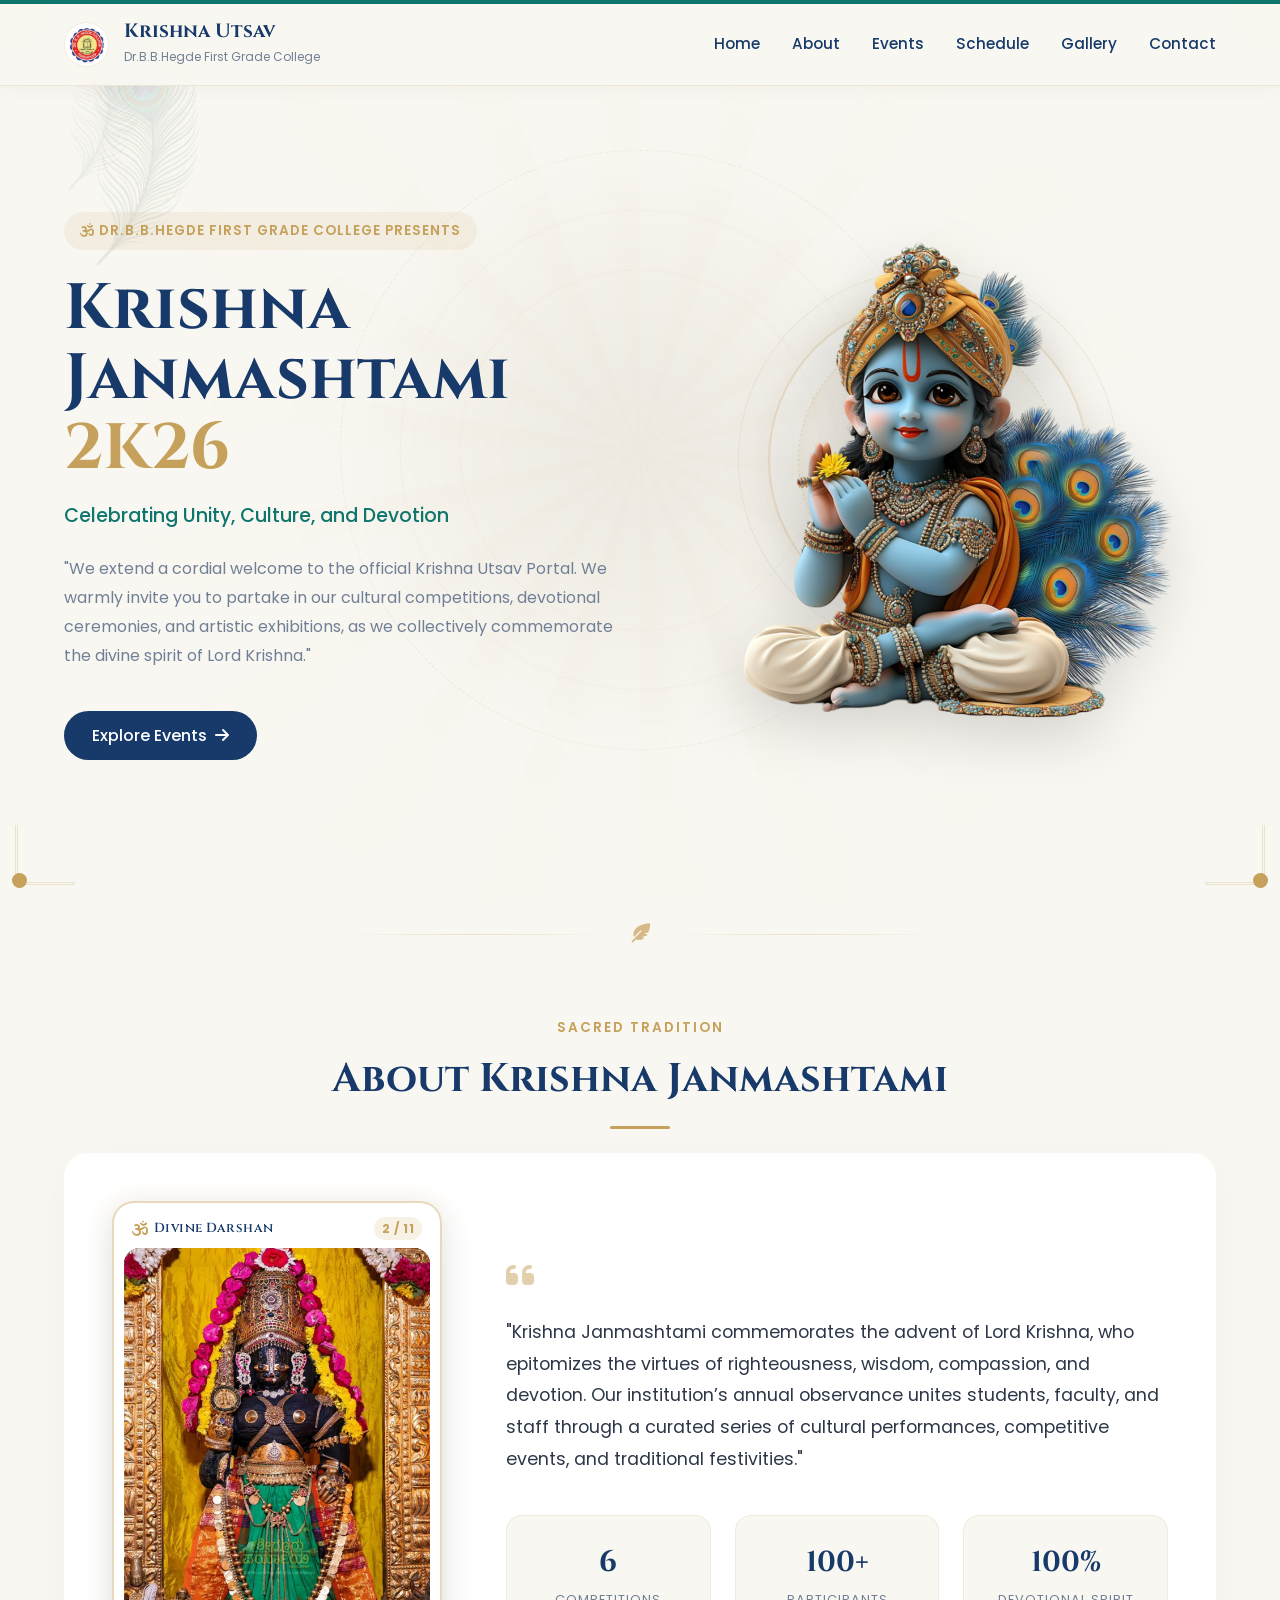
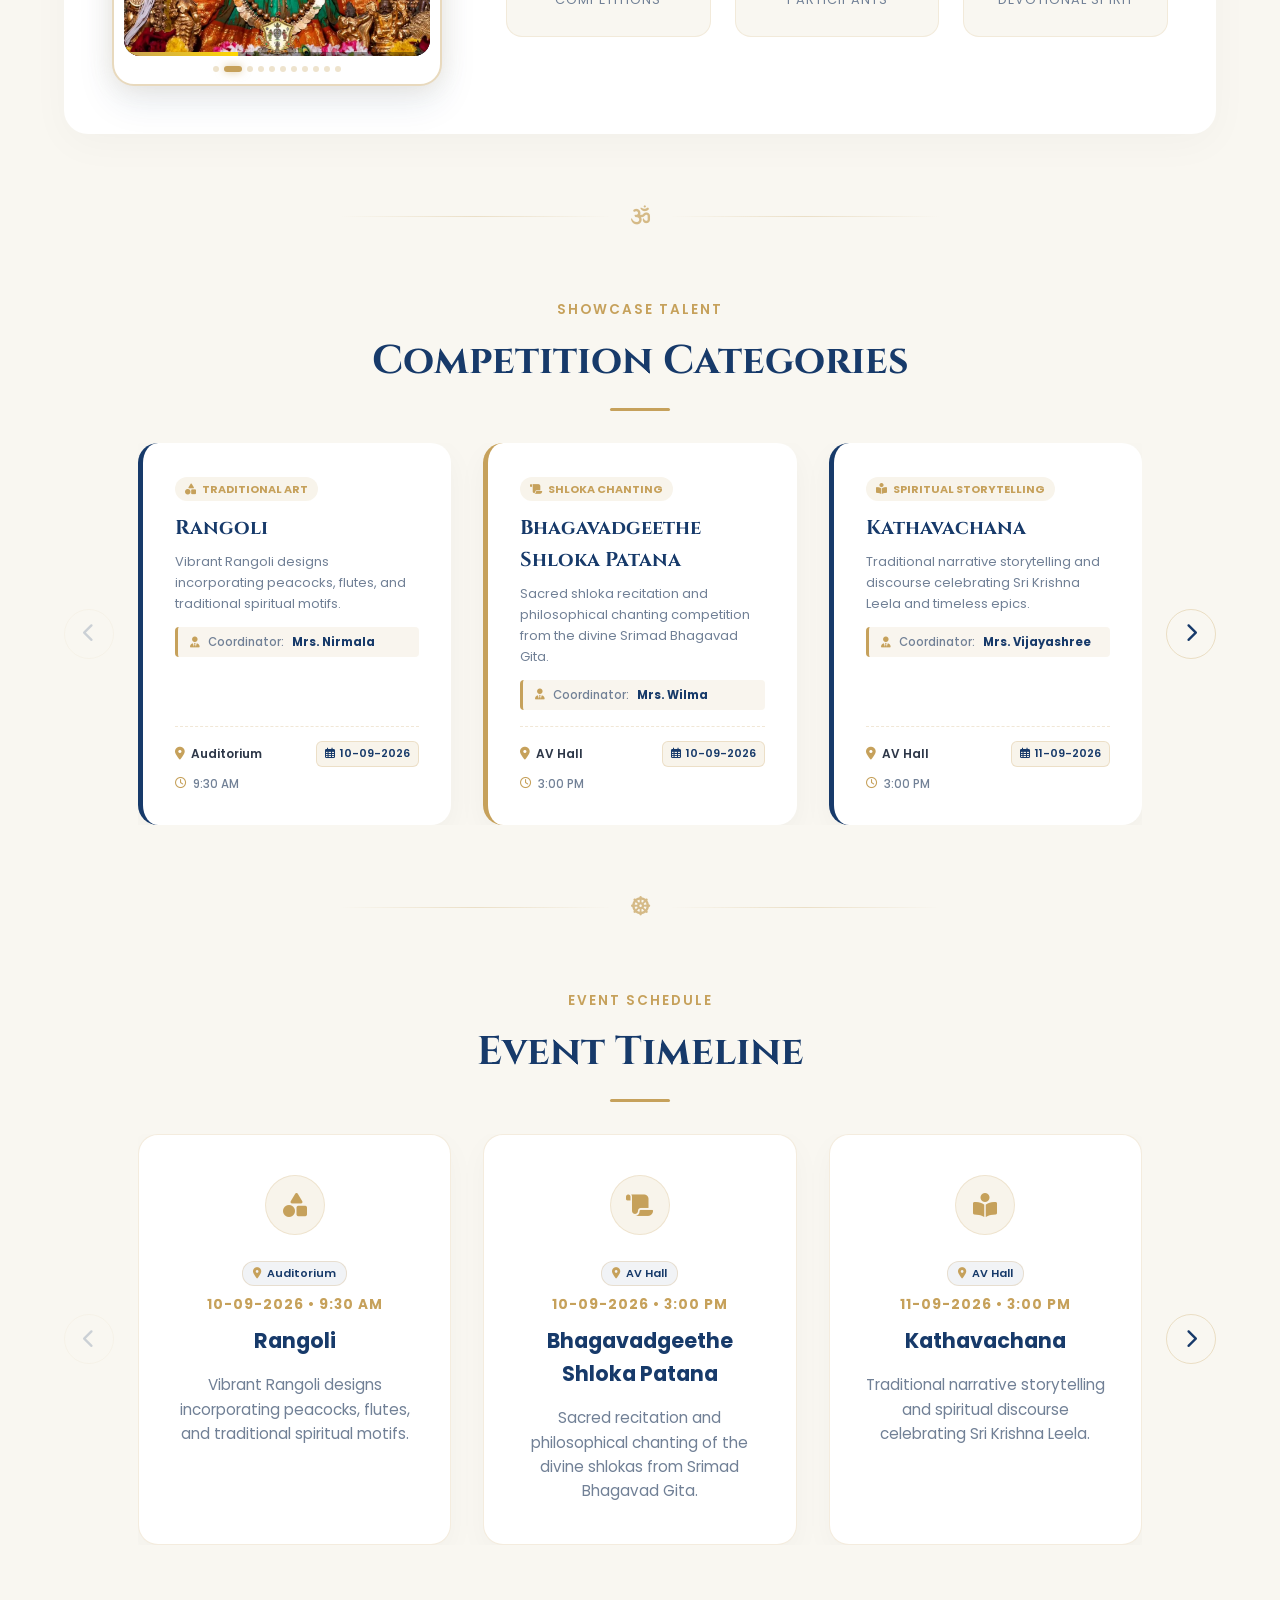
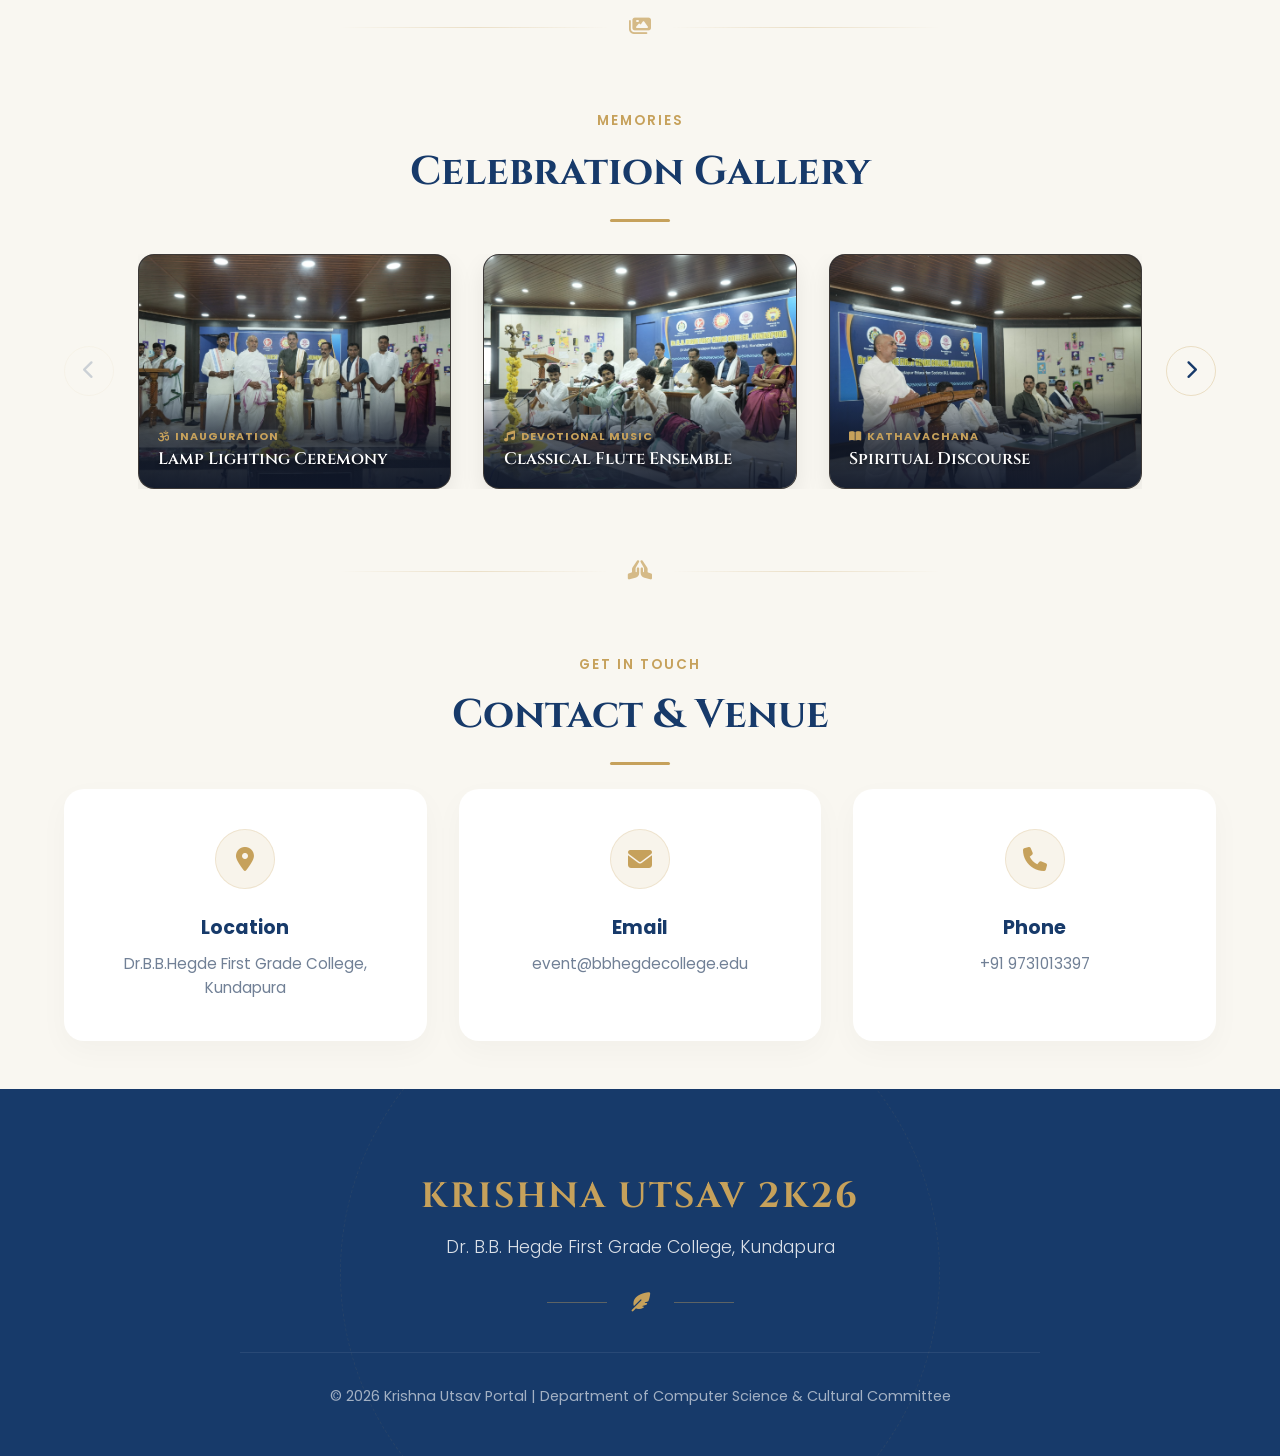
==== index.html @ 160ff554 "Enhance mobile responsiveness with touch swipe carousels and sync project documentation" ====
<!DOCTYPE html>
<html lang="en">

<head>
    <meta charset="UTF-8">
    <meta name="viewport" content="width=device-width, initial-scale=1.0">

    <title>Krishna Utsav Portal | Krishna Janmashtami 2026</title>
    <meta name="description"
        content="Official Krishna Janmashtami Event Portal for Dr BB Hegde First Grade College. Join cultural competitions, devotional events, and celebrations.">

    <!-- Google Fonts (Poppins & Cinzel for spiritual touch) -->
    <link rel="preconnect" href="https://fonts.googleapis.com">
    <link rel="preconnect" href="https://fonts.gstatic.com" crossorigin>
    <link
        href="https://fonts.googleapis.com/css2?family=Cinzel:wght@500;600;700;800&family=Poppins:wght@300;400;500;600;700&display=swap"
        rel="stylesheet">

    <!-- Font Awesome -->
    <link rel="stylesheet" href="https://cdnjs.cloudflare.com/ajax/libs/font-awesome/6.7.2/css/all.min.css">

    <!-- CSS -->
    <link rel="stylesheet" href="HTML and CSS/index.css">

    <!-- JS -->
    <script src="Java Script/index.js" defer></script>
</head>

<body>

    <!-- Decorative Corner Ornaments -->
    <div class="corner-ornament tl"></div>
    <div class="corner-ornament tr"></div>
    <div class="corner-ornament bl"></div>
    <div class="corner-ornament br"></div>

    <!-- Reading Progress Bar -->
    <div id="scrollProgress" class="scroll-progress"></div>

    <!-- Global Floating Peacock Feathers -->
    <img src="Image and Audio/peacock-feather.jpg" class="bg-peacock-feather-1" alt="Peacock Feather Left">
    <img src="Image and Audio/peacock-feather.jpg" class="bg-peacock-feather-2" alt="Peacock Feather Right">


    <!-- Audio Ambient Player -->
    <audio id="bgMusic" loop preload="auto">
        <source src="Image and Audio/krishna_flute.mp3" type="audio/mpeg">
    </audio>

    <!--=================================================
                    HEADER / NAVBAR
==================================================-->
    <header class="header">
        <nav class="navbar">
            <a href="#" class="logo">
                <div class="logo-icon-wrap">
                    <img src="Image and Audio/college-logo.png" alt="College Logo">
                </div>
                <div>
                    <h2>Krishna Utsav</h2>
                    <span>Dr.B.B.Hegde First Grade College</span>
                </div>
            </a>

            <ul class="nav-links">
                <li><a href="#home">Home</a></li>
                <li><a href="#about">About</a></li>
                <li><a href="#events">Events</a></li>
                <li><a href="#schedule">Schedule</a></li>
                <li><a href="#gallery">Gallery</a></li>
                <li><a href="#contact">Contact</a></li>
            </ul>

            <div class="menu-btn" aria-label="Toggle Navigation Menu">
                <i class="fa-solid fa-bars"></i>
            </div>
        </nav>
    </header>

    <!--=================================================
                    HERO SECTION
==================================================-->
    <section class="hero" id="home">
        <div class="mandala"></div>
        <div class="spiritual-glow-bg"></div>
        <div class="light-rays"></div>



        <div class="hero-content">
            <p class="college-name">
                <i class="fa-solid fa-om gold-icon"></i> Dr.B.B.Hegde First Grade College Presents
            </p>

            <h1>
                Krishna Janmashtami <span class="gold-year">2K26</span>
            </h1>

            <h3>
                Celebrating Unity, Culture, and Devotion
            </h3>

            <p class="hero-description">
                "We extend a cordial welcome to the official Krishna Utsav Portal.
                We warmly invite you to partake in our cultural competitions,
                devotional ceremonies, and artistic exhibitions,
                as we collectively commemorate the divine spirit of Lord Krishna."
            </p>

            <div class="hero-actions">
                <a href="#events" class="primary-btn">
                    <span>Explore Events</span>
                    <i class="fa-solid fa-arrow-right"></i>
                </a>
            </div>
        </div>

        <div class="hero-image">
            <div class="divine-halo"></div>
            <div class="divine-halo-outer"></div>
            <div class="divine-halo-inner"></div>
            <div class="divine-aura"></div>
            <div class="divine-aura-inner"></div>
            <img src="Image and Audio/krishna-hero.png" alt="Lord Krishna" class="krishna-img">
        </div>
    </section>

    <!-- Spiritual Divider -->
    <div class="spiritual-divider">
        <span class="divider-line"></span>
        <span class="divider-icon"><i class="fa-solid fa-feather-pointed"></i></span>
        <span class="divider-line"></span>
    </div>

    <!--=================================================
                ACCESS PORTAL MODAL
==================================================-->
    <div class="portal-modal" id="portalModal">
        <div class="modal-content">
            <button class="close-modal" aria-label="Close modal">
                &times;
            </button>

            <div class="modal-header-badge">
                <i class="fa-solid fa-place-of-worship"></i>
            </div>

            <h2>Krishna Utsav Portal</h2>
            <p>Select your portal access mode</p>
        </div>
    </div>

    <!--=================================================
                    ABOUT SECTION
==================================================-->
    <section class="about reveal" id="about">
        <div class="section-title">
            <span class="sub-heading">Sacred Tradition</span>
            <h2>About Krishna Janmashtami</h2>
            <div class="gold-underline"></div>
        </div>

        <div class="about-container">
            <div class="about-image reveal-left">
                <div class="krishna-darshan-card">
                    <div class="krishna-darshan-header">
                        <div class="krishna-darshan-title">
                            <i class="fa-solid fa-om gold-icon"></i>
                            <span>Divine Darshan</span>
                        </div>
                        <span class="darshan-counter" id="darshanCounter">1 / 11</span>
                    </div>

                    <div class="krishna-slider-container" id="krishnaSliderContainer">
                        <div class="krishna-slider-track" id="krishnaSliderTrack">
                            <div class="krishna-slide" data-index="1">
                                <img src="Image and Audio/Krishna/krishna-1.jpeg" alt="Lord Krishna Darshan 1" loading="eager">
                            </div>
                            <div class="krishna-slide" data-index="2">
                                <img src="Image and Audio/Krishna/krishna-2.jpeg" alt="Lord Krishna Darshan 2" loading="lazy">
                            </div>
                            <div class="krishna-slide" data-index="3">
                                <img src="Image and Audio/Krishna/krishna-3.jpeg" alt="Lord Krishna Darshan 3" loading="lazy">
                            </div>
                            <div class="krishna-slide" data-index="4">
                                <img src="Image and Audio/Krishna/krishna-4.jpeg" alt="Lord Krishna Darshan 4" loading="lazy">
                            </div>
                            <div class="krishna-slide" data-index="5">
                                <img src="Image and Audio/Krishna/krishna-5.jpeg" alt="Lord Krishna Darshan 5" loading="lazy">
                            </div>
                            <div class="krishna-slide" data-index="6">
                                <img src="Image and Audio/Krishna/krishna-6.jpeg" alt="Lord Krishna Darshan 6" loading="lazy">
                            </div>
                            <div class="krishna-slide" data-index="7">
                                <img src="Image and Audio/Krishna/krishna-7.jpeg" alt="Lord Krishna Darshan 7" loading="lazy">
                            </div>
                            <div class="krishna-slide" data-index="8">
                                <img src="Image and Audio/Krishna/krishna-8.jpeg" alt="Lord Krishna Darshan 8" loading="lazy">
                            </div>
                            <div class="krishna-slide" data-index="9">
                                <img src="Image and Audio/Krishna/krishna-9.jpeg" alt="Lord Krishna Darshan 9" loading="lazy">
                            </div>
                            <div class="krishna-slide" data-index="10">
                                <img src="Image and Audio/Krishna/krishna-10.jpeg" alt="Lord Krishna Darshan 10" loading="lazy">
                            </div>
                            <div class="krishna-slide" data-index="11">
                                <img src="Image and Audio/Krishna/krishna-11.jpeg" alt="Lord Krishna Darshan 11" loading="lazy">
                            </div>
                            <!-- Seamless infinite loop clone -->
                            <div class="krishna-slide" data-index="1-clone" aria-hidden="true">
                                <img src="Image and Audio/Krishna/krishna-1.jpeg" alt="Lord Krishna Darshan 1" loading="lazy">
                            </div>
                        </div>

                        <!-- 3-second countdown timer bar -->
                        <div class="krishna-timer-progress">
                            <div class="krishna-timer-bar" id="krishnaTimerBar"></div>
                        </div>

                        <!-- Navigation Arrows -->
                        <button class="krishna-nav-btn prev" id="krishnaPrev" aria-label="Previous Darshan">
                            <i class="fa-solid fa-chevron-left"></i>
                        </button>
                        <button class="krishna-nav-btn next" id="krishnaNext" aria-label="Next Darshan">
                            <i class="fa-solid fa-chevron-right"></i>
                        </button>
                    </div>

                    <!-- 11 Pagination Navigation Dots -->
                    <div class="krishna-dots-container" id="krishnaDots"></div>
                </div>
            </div>

            <div class="about-content reveal-right">
                <div class="quote-badge">
                    <i class="fa-solid fa-quote-left"></i>
                </div>
                <p>
                    "Krishna Janmashtami commemorates the advent of Lord Krishna, who epitomizes the virtues of
                    righteousness, wisdom, compassion, and devotion. Our institution’s annual observance unites
                    students, faculty, and staff through a curated series of cultural performances, competitive events,
                    and traditional festivities."
                </p>
                <div class="about-stats">
                    <div class="stat-card reveal-scale">
                        <span class="stat-num">6</span>
                        <span class="stat-label">Competitions</span>
                    </div>
                    <div class="stat-card reveal-scale">
                        <span class="stat-num">100+</span>
                        <span class="stat-label">Participants</span>
                    </div>
                    <div class="stat-card reveal-scale">
                        <span class="stat-num">100%</span>
                        <span class="stat-label">Devotional Spirit</span>
                    </div>
                </div>
            </div>
        </div>
    </section>

    <!-- Spiritual Divider -->
    <div class="spiritual-divider">
        <span class="divider-line"></span>
        <span class="divider-icon"><i class="fa-solid fa-om"></i></span>
        <span class="divider-line"></span>
    </div>

    <!--=================================================
                COMPETITIONS SECTION
==================================================-->
    <section class="events reveal" id="events">
        <div class="section-title">
            <span class="sub-heading">Showcase Talent</span>
            <h2>Competition Categories</h2>
            <div class="gold-underline"></div>
        </div>

        <div class="carousel-container" id="eventsCarousel">
            <button class="carousel-ctrl-btn prev" aria-label="Previous Events"><i
                    class="fa-solid fa-chevron-left"></i></button>
            <div class="carousel-viewport">
                <div id="eventContainer" class="slider-track">
                    <!-- 1. Rangoli -->
                    <div class="event-card">
                        <div style="margin-bottom: 12px;">
                            <strong
                                style="font-size: 11px; padding: 4px 10px; border-radius: 12px; background: rgba(198,161,91,0.12); color: var(--secondary); text-transform: uppercase;"><i
                                    class="fa-solid fa-shapes" style="margin-right: 4px;"></i> Traditional
                                Art</strong>
                        </div>
                        <h3
                            style="font-family: 'Cinzel', serif; font-size: 20px; color: var(--primary); margin-bottom: 8px;">
                            Rangoli</h3>
                        <p style="color: var(--text-muted); font-size: 13px; line-height: 1.6; margin-bottom: 12px;">
                            Vibrant Rangoli designs incorporating peacocks, flutes, and traditional spiritual motifs.
                        </p>
                        <div
                            style="display: flex; align-items: center; gap: 8px; margin-bottom: 16px; padding: 6px 12px; background: rgba(198,161,91,0.1); border-left: 3px solid var(--secondary); border-radius: 4px;">
                            <i class="fa-solid fa-user-tie" style="color: var(--secondary); font-size: 11px;"></i>
                            <span
                                style="font-size: 11.5px; color: var(--text-muted); font-weight: 500;">Coordinator:</span>
                            <strong style="font-size: 11.5px; color: var(--primary);">Mrs. Nirmala</strong>
                        </div>
                        <div class="event-meta-box">
                            <div class="event-meta-row">
                                <span class="event-venue-tag"><i class="fa-solid fa-location-dot"></i> Auditorium</span>
                                <span class="event-date-badge"><i class="fa-regular fa-calendar-days"></i>
                                    10-09-2026</span>
                            </div>
                            <div class="event-time-tag">
                                <i class="fa-regular fa-clock"></i> 9:30 AM
                            </div>
                        </div>
                    </div>

                    <!-- 2. Bhagavadgeethe Shloka Patana -->
                    <div class="event-card">
                        <div style="margin-bottom: 12px;">
                            <strong
                                style="font-size: 11px; padding: 4px 10px; border-radius: 12px; background: rgba(198,161,91,0.12); color: var(--secondary); text-transform: uppercase;"><i
                                    class="fa-solid fa-scroll" style="margin-right: 4px;"></i> Shloka
                                Chanting</strong>
                        </div>
                        <h3
                            style="font-family: 'Cinzel', serif; font-size: 20px; color: var(--primary); margin-bottom: 8px;">
                            Bhagavadgeethe Shloka Patana</h3>
                        <p style="color: var(--text-muted); font-size: 13px; line-height: 1.6; margin-bottom: 12px;">
                            Sacred shloka recitation and philosophical chanting competition from the divine Srimad
                            Bhagavad Gita.</p>
                        <div
                            style="display: flex; align-items: center; gap: 8px; margin-bottom: 16px; padding: 6px 12px; background: rgba(198,161,91,0.1); border-left: 3px solid var(--secondary); border-radius: 4px;">
                            <i class="fa-solid fa-user-tie" style="color: var(--secondary); font-size: 11px;"></i>
                            <span
                                style="font-size: 11.5px; color: var(--text-muted); font-weight: 500;">Coordinator:</span>
                            <strong style="font-size: 11.5px; color: var(--primary);">Mrs. Wilma</strong>
                        </div>
                        <div class="event-meta-box">
                            <div class="event-meta-row">
                                <span class="event-venue-tag"><i class="fa-solid fa-location-dot"></i> AV Hall</span>
                                <span class="event-date-badge"><i class="fa-regular fa-calendar-days"></i>
                                    10-09-2026</span>
                            </div>
                            <div class="event-time-tag">
                                <i class="fa-regular fa-clock"></i> 3:00 PM
                            </div>
                        </div>
                    </div>

                    <!-- 3. Kathavachana -->
                    <div class="event-card">
                        <div style="margin-bottom: 12px;">
                            <strong
                                style="font-size: 11px; padding: 4px 10px; border-radius: 12px; background: rgba(198,161,91,0.12); color: var(--secondary); text-transform: uppercase;"><i
                                    class="fa-solid fa-book-open-reader" style="margin-right: 4px;"></i> Spiritual
                                Storytelling</strong>
                        </div>
                        <h3
                            style="font-family: 'Cinzel', serif; font-size: 20px; color: var(--primary); margin-bottom: 8px;">
                            Kathavachana</h3>
                        <p style="color: var(--text-muted); font-size: 13px; line-height: 1.6; margin-bottom: 12px;">
                            Traditional narrative storytelling and discourse celebrating Sri Krishna Leela and timeless
                            epics.</p>
                        <div
                            style="display: flex; align-items: center; gap: 8px; margin-bottom: 16px; padding: 6px 12px; background: rgba(198,161,91,0.1); border-left: 3px solid var(--secondary); border-radius: 4px;">
                            <i class="fa-solid fa-user-tie" style="color: var(--secondary); font-size: 11px;"></i>
                            <span
                                style="font-size: 11.5px; color: var(--text-muted); font-weight: 500;">Coordinator:</span>
                            <strong style="font-size: 11.5px; color: var(--primary);">Mrs. Vijayashree</strong>
                        </div>
                        <div class="event-meta-box">
                            <div class="event-meta-row">
                                <span class="event-venue-tag"><i class="fa-solid fa-location-dot"></i> AV Hall</span>
                                <span class="event-date-badge"><i class="fa-regular fa-calendar-days"></i>
                                    11-09-2026</span>
                            </div>
                            <div class="event-time-tag">
                                <i class="fa-regular fa-clock"></i> 3:00 PM
                            </div>
                        </div>
                    </div>

                    <!-- 4. Bhajana Sparde -->
                    <div class="event-card">
                        <div style="margin-bottom: 12px;">
                            <strong
                                style="font-size: 11px; padding: 4px 10px; border-radius: 12px; background: rgba(198,161,91,0.12); color: var(--secondary); text-transform: uppercase;"><i
                                    class="fa-solid fa-music" style="margin-right: 4px;"></i> Music &
                                Devotion</strong>
                        </div>
                        <h3
                            style="font-family: 'Cinzel', serif; font-size: 20px; color: var(--primary); margin-bottom: 8px;">
                            Bhajana Sparde</h3>
                        <p style="color: var(--text-muted); font-size: 13px; line-height: 1.6; margin-bottom: 12px;">
                            Solo and group devotional singing honoring Lord Krishna's divine life.</p>
                        <div
                            style="display: flex; align-items: center; gap: 8px; margin-bottom: 16px; padding: 6px 12px; background: rgba(198,161,91,0.1); border-left: 3px solid var(--secondary); border-radius: 4px;">
                            <i class="fa-solid fa-user-tie" style="color: var(--secondary); font-size: 11px;"></i>
                            <span
                                style="font-size: 11.5px; color: var(--text-muted); font-weight: 500;">Coordinator:</span>
                            <strong style="font-size: 11.5px; color: var(--primary);">Mr.Giriraj Bhat</strong>
                        </div>
                        <div class="event-meta-box">
                            <div class="event-meta-row">
                                <span class="event-venue-tag"><i class="fa-solid fa-location-dot"></i> AV Hall</span>
                                <span class="event-date-badge"><i class="fa-regular fa-calendar-days"></i>
                                    15-09-2026</span>
                            </div>
                            <div class="event-time-tag">
                                <i class="fa-regular fa-clock"></i> 3:00 PM
                            </div>
                        </div>
                    </div>

                    <!-- 5. Chitra Kala Auction -->
                    <div class="event-card">
                        <div style="margin-bottom: 12px;">
                            <strong
                                style="font-size: 11px; padding: 4px 10px; border-radius: 12px; background: rgba(198,161,91,0.12); color: var(--secondary); text-transform: uppercase;"><i
                                    class="fa-solid fa-paintbrush" style="margin-right: 4px;"></i> Handmade Art &
                                Auction</strong>
                        </div>
                        <h3
                            style="font-family: 'Cinzel', serif; font-size: 20px; color: var(--primary); margin-bottom: 8px;">
                            Chitra Kala Auction</h3>
                        <p style="color: var(--text-muted); font-size: 13px; line-height: 1.6; margin-bottom: 12px;">
                            Exhibition of 25+ exclusive handmade spiritual sketches. Each class must acquire at least
                            one artwork via classroom bidding.</p>
                        <div
                            style="display: flex; align-items: center; gap: 8px; margin-bottom: 16px; padding: 6px 12px; background: rgba(198,161,91,0.1); border-left: 3px solid var(--secondary); border-radius: 4px;">
                            <i class="fa-solid fa-gavel" style="color: var(--secondary); font-size: 11px;"></i>
                            <span style="font-size: 11.5px; color: var(--text-muted); font-weight: 500;">Bidding
                                Limit:</span>
                            <strong style="font-size: 11.5px; color: var(--primary);">₹100 (Min) – ₹1,000 (Max)</strong>
                        </div>
                        <div class="event-meta-box">
                            <div class="event-meta-row">
                                <span class="event-venue-tag"><i class="fa-solid fa-location-dot"></i> Main
                                    Courtyard</span>
                                <span class="event-date-badge"><i class="fa-regular fa-calendar-days"></i>
                                    16-09-2026</span>
                            </div>
                            <div class="event-time-tag">
                                <i class="fa-solid fa-sun"></i> Morning Session (10:00 AM)
                            </div>
                        </div>
                    </div>

                    <!-- 6. Mosaru Kudike (Grand Finale) -->
                    <div class="event-card">
                        <div style="margin-bottom: 12px;">
                            <strong
                                style="font-size: 11px; padding: 4px 10px; border-radius: 12px; background: rgba(198,161,91,0.12); color: var(--secondary); text-transform: uppercase;"><i
                                    class="fa-solid fa-crown" style="margin-right: 4px;"></i> Youth Celebration</strong>
                        </div>
                        <h3
                            style="font-family: 'Cinzel', serif; font-size: 20px; color: var(--primary); margin-bottom: 8px;">
                            Mosaru Kudike</h3>
                        <p style="color: var(--text-muted); font-size: 13px; line-height: 1.6; margin-bottom: 12px;">
                            Traditional pot decoration contest followed by the spirited festive Dahi Handi pot-breaking
                            celebration.</p>
                        <div
                            style="display: flex; align-items: center; gap: 8px; margin-bottom: 16px; padding: 6px 12px; background: rgba(198,161,91,0.1); border-left: 3px solid var(--secondary); border-radius: 4px;">
                            <i class="fa-solid fa-users" style="color: var(--secondary); font-size: 11px;"></i>
                            <span
                                style="font-size: 11.5px; color: var(--text-muted); font-weight: 500;">Coordinators:</span>
                            <strong style="font-size: 11.5px; color: var(--primary);">Mr. Pranam,
                                Mr.Shreekanth</strong>
                        </div>
                        <div class="event-meta-box">
                            <div class="event-meta-row">
                                <span class="event-venue-tag"><i class="fa-solid fa-location-dot"></i> Main
                                    Courtyard</span>
                                <span class="event-date-badge"><i class="fa-regular fa-calendar-days"></i>
                                    16-09-2026</span>
                            </div>
                            <div class="event-time-tag">
                                <i class="fa-solid fa-flag-checkered"></i> Grand Finale Celebration
                            </div>
                        </div>
                    </div>
                </div>
            </div>
            <button class="carousel-ctrl-btn next" aria-label="Next Events"><i
                    class="fa-solid fa-chevron-right"></i></button>
        </div>
    </section>

    <!-- Spiritual Divider -->
    <div class="spiritual-divider">
        <span class="divider-line"></span>
        <span class="divider-icon"><i class="fa-solid fa-dharmachakra"></i></span>
        <span class="divider-line"></span>
    </div>

    <!--=================================================
                    TIMELINE SECTION
==================================================-->
    <section class="timeline reveal" id="schedule">
        <div class="section-title">
            <span class="sub-heading">Event Schedule</span>
            <h2>Event Timeline</h2>
            <div class="gold-underline"></div>
        </div>

        <div class="carousel-container" id="timelineCarousel">
            <button class="carousel-ctrl-btn prev" aria-label="Previous Schedule"><i
                    class="fa-solid fa-chevron-left"></i></button>
            <div class="carousel-viewport">
                <div id="timelineContainer" class="slider-track">
                    <div class="timeline-item reveal-scale">
                        <div class="timeline-dot"><i class="fa-solid fa-shapes"></i></div>
                        <div class="timeline-content">
                            <span class="timeline-venue-badge"><i class="fa-solid fa-location-dot"></i>
                                Auditorium</span>
                            <h4>10-09-2026 • 9:30 AM</h4>
                            <h3>Rangoli</h3>
                            <p>Vibrant Rangoli designs incorporating peacocks, flutes, and traditional spiritual motifs.
                            </p>
                        </div>
                    </div>

                    <div class="timeline-item reveal-scale">
                        <div class="timeline-dot"><i class="fa-solid fa-scroll"></i></div>
                        <div class="timeline-content">
                            <span class="timeline-venue-badge"><i class="fa-solid fa-location-dot"></i> AV Hall</span>
                            <h4>10-09-2026 • 3:00 PM</h4>
                            <h3>Bhagavadgeethe Shloka Patana</h3>
                            <p>Sacred recitation and philosophical chanting of the divine shlokas from Srimad Bhagavad
                                Gita.</p>
                        </div>
                    </div>

                    <div class="timeline-item reveal-scale">
                        <div class="timeline-dot"><i class="fa-solid fa-book-open-reader"></i></div>
                        <div class="timeline-content">
                            <span class="timeline-venue-badge"><i class="fa-solid fa-location-dot"></i> AV Hall</span>
                            <h4>11-09-2026 • 3:00 PM</h4>
                            <h3>Kathavachana</h3>
                            <p>Traditional narrative storytelling and spiritual discourse celebrating Sri Krishna Leela.
                            </p>
                        </div>
                    </div>

                    <div class="timeline-item reveal-scale">
                        <div class="timeline-dot"><i class="fa-solid fa-music"></i></div>
                        <div class="timeline-content">
                            <span class="timeline-venue-badge"><i class="fa-solid fa-location-dot"></i> AV Hall</span>
                            <h4>15-09-2026 • 3:00 PM</h4>
                            <h3>Bhajana Sparde</h3>
                            <p>Solo and group devotional singing honoring Lord Krishna with traditional instruments and
                                bhakti.</p>
                        </div>
                    </div>

                    <div class="timeline-item reveal-scale">
                        <div class="timeline-dot"><i class="fa-solid fa-paintbrush"></i></div>
                        <div class="timeline-content">
                            <span class="timeline-venue-badge"><i class="fa-solid fa-location-dot"></i> Main
                                Courtyard</span>
                            <h4>16-09-2026 • 10:00 AM (Morning)</h4>
                            <h3>Chitra Kala Auction</h3>
                            <p>Grand exhibition of 25+ handmade spiritual sketches with mandatory classroom bidding
                                (₹100 to ₹1,000 limit).</p>
                        </div>
                    </div>

                    <div class="timeline-item reveal-scale">
                        <div class="timeline-dot"><i class="fa-solid fa-crown"></i></div>
                        <div class="timeline-content">
                            <span class="timeline-venue-badge"><i class="fa-solid fa-location-dot"></i>
                                Main Courtyard</span>
                            <h4>16-09-2026 • Grand Finale</h4>
                            <h3>Mosaru Kudike</h3>
                            <p>Traditional pot decoration, energetic human pyramids, and grand Dahi Handi celebration.
                            </p>
                        </div>
                    </div>
                </div>
            </div>
            <button class="carousel-ctrl-btn next" aria-label="Next Schedule"><i
                    class="fa-solid fa-chevron-right"></i></button>
        </div>
    </section>

    <!-- Spiritual Divider -->
    <div class="spiritual-divider">
        <span class="divider-line"></span>
        <span class="divider-icon"><i class="fa-solid fa-images"></i></span>
        <span class="divider-line"></span>
    </div>

    <!--=================================================
                    GALLERY SECTION
==================================================-->
    <section class="gallery reveal" id="gallery">
        <div class="section-title">
            <span class="sub-heading">Memories</span>
            <h2>Celebration Gallery</h2>
            <div class="gold-underline"></div>
        </div>

        <div class="carousel-container" id="galleryCarousel">
            <button class="carousel-ctrl-btn prev" aria-label="Previous Media"><i
                    class="fa-solid fa-chevron-left"></i></button>
            <div class="carousel-viewport">
                <div id="galleryContainer" class="slider-track">
                    <div class="gallery-card reveal-scale">
                        <img src="Image and Audio/gallery-inauguration.jpeg"
                            alt="Inaugural Lamp Lighting & Dignitaries" loading="lazy">
                        <div class="gallery-card-overlay">
                            <span class="gallery-card-tag"><i class="fa-solid fa-om"></i> Inauguration</span>
                            <h4>Lamp Lighting Ceremony</h4>
                        </div>
                    </div>
                    <div class="gallery-card reveal-scale">
                        <img src="Image and Audio/gallery-flute-performance.jpeg"
                            alt="Classical Flute & Devotional Musical Performance" loading="lazy">
                        <div class="gallery-card-overlay">
                            <span class="gallery-card-tag"><i class="fa-solid fa-music"></i> Devotional Music</span>
                            <h4>Classical Flute Ensemble</h4>
                        </div>
                    </div>
                    <div class="gallery-card reveal-scale">
                        <img src="Image and Audio/gallery-spiritual-discourse.jpeg"
                            alt="Spiritual Discourse & Keynote Address" loading="lazy">
                        <div class="gallery-card-overlay">
                            <span class="gallery-card-tag"><i class="fa-solid fa-book-open"></i> Kathavachana</span>
                            <h4>Spiritual Discourse</h4>
                        </div>
                    </div>
                    <div class="gallery-card reveal-scale">
                        <img src="Image and Audio/gallery-presidential-address.jpeg"
                            alt="Presidential Address by College Dignitaries" loading="lazy">
                        <div class="gallery-card-overlay">
                            <span class="gallery-card-tag"><i class="fa-solid fa-graduation-cap"></i> Address</span>
                            <h4>Guest Remarks</h4>
                        </div>
                    </div>
                </div>
            </div>
            <button class="carousel-ctrl-btn next" aria-label="Next Media"><i
                    class="fa-solid fa-chevron-right"></i></button>
        </div>
    </section>

    <!-- Spiritual Divider -->
    <div class="spiritual-divider">
        <span class="divider-line"></span>
        <span class="divider-icon"><i class="fa-solid fa-hands-praying"></i></span>
        <span class="divider-line"></span>
    </div>

    <!--=================================================
                    CONTACT SECTION
==================================================-->
    <section class="contact reveal" id="contact">
        <div class="section-title">
            <span class="sub-heading">Get In Touch</span>
            <h2>Contact & Venue</h2>
            <div class="gold-underline"></div>
        </div>

        <div class="contact-container">
            <div class="contact-card reveal-scale">
                <div class="contact-icon"><i class="fa-solid fa-location-dot"></i></div>
                <h4>Location</h4>
                <p>Dr.B.B.Hegde First Grade College, Kundapura</p>
            </div>

            <div class="contact-card reveal-scale">
                <div class="contact-icon"><i class="fa-solid fa-envelope"></i></div>
                <h4>Email</h4>
                <p>event@bbhegdecollege.edu</p>
            </div>

            <div class="contact-card reveal-scale">
                <div class="contact-icon"><i class="fa-solid fa-phone"></i></div>
                <h4>Phone</h4>
                <p>+91 9731013397</p>
            </div>
        </div>
    </section>

    <!--=================================================
                    FOOTER
==================================================-->
    <footer>
        <div class="footer-mandala-bg"></div>
        <div class="footer-content">
            <h2>KRISHNA UTSAV 2K26</h2>
            <p class="college-sub">Dr. B.B. Hegde First Grade College, Kundapura</p>
            <div class="footer-divider">
                <span class="line"></span>
                <i class="fa-solid fa-feather-pointed"></i>
                <span class="line"></span>
            </div>
            <p class="copyright">
                © 2026 Krishna Utsav Portal | Department of Computer Science & Cultural Committee
            </p>
        </div>
    </footer>

    <!-- Scroll To Top Button -->
    <button id="scrollTopBtn" class="scroll-top-btn" aria-label="Scroll to top">
        <i class="fa-solid fa-chevron-up"></i>
    </button>

</body>

</html>
---- HTML and CSS/index.css ----
/* ==========================================================================
   Design System & Variables
   ========================================================================== */
:root {
    --primary: #173a6a;
    /* Deep Spiritual Indigo/Navy */
    --secondary: #c6a15b;
    /* Elegant Gold */
    --secondary-light: #dfc89d;
    --peacock: #0f766e;
    /* Teal/Peacock Green */
    --bg-color: #f9f7f1;
    /* Sacred Cream/Off-white */
    --white: #ffffff;
    --text-dark: #2d3748;
    --text-muted: #718096;
    --font-heading: 'Cinzel', serif;
    --font-body: 'Poppins', sans-serif;
    --transition: all 0.3s cubic-bezier(0.4, 0, 0.2, 1);
}

/* ==========================================================================
   Base & Reset
   ========================================================================== */
* {
    margin: 0;
    padding: 0;
    box-sizing: border-box;
}

html {
    scroll-behavior: smooth;
    scroll-padding-top: 85px;
}

body {
    font-family: var(--font-body);
    background-color: var(--bg-color);
    color: var(--text-dark);
    line-height: 1.6;
    overflow-x: hidden;
    position: relative;
}

a {
    text-decoration: none;
    color: inherit;
}

ul {
    list-style: none;
}

/* ==========================================================================
   Typography & Headers
   ========================================================================== */
.section-title {
    text-align: center;
    margin-bottom: 1.5rem;
    position: relative;
    z-index: 2;
}

.sub-heading {
    color: var(--secondary);
    text-transform: uppercase;
    font-size: 0.85rem;
    letter-spacing: 2px;
    font-weight: 600;
    display: block;
    margin-bottom: 0.5rem;
}

.section-title h2 {
    font-family: var(--font-heading);
    color: var(--primary);
    font-size: 2.5rem;
    font-weight: 700;
}

.gold-underline {
    width: 60px;
    height: 3px;
    background: var(--secondary);
    margin: 15px auto 0;
    border-radius: 2px;
}

/* ==========================================================================
   Navigation (Header)
   ========================================================================== */
.header {
    position: fixed;
    top: 0;
    left: 0;
    width: 100%;
    background: rgba(249, 247, 241, 0.95);
    backdrop-filter: blur(10px);
    z-index: 1000;
    border-top: 4px solid var(--peacock);
    border-bottom: 1px solid rgba(198, 161, 91, 0.2);
    box-shadow: 0 4px 20px rgba(0, 0, 0, 0.03);
}

.navbar {
    display: flex;
    justify-content: space-between;
    align-items: center;
    padding: 1rem 5%;
    max-width: 1400px;
    margin: 0 auto;
}

.logo {
    display: flex;
    align-items: center;
    gap: 15px;
}

.logo-icon-wrap {
    width: 45px;
    height: 45px;
    border-radius: 50%;
    overflow: hidden;
    background: var(--white);
    display: flex;
    align-items: center;
    justify-content: center;
    border: 1px solid rgba(198, 161, 91, 0.2);
}

.logo-icon-wrap img {
    width: 90%;
    height: 90%;
    object-fit: contain;
}

.logo h2 {
    font-family: var(--font-heading);
    color: var(--primary);
    font-size: 1.2rem;
    line-height: 1.2;
}

.logo span {
    font-size: 0.75rem;
    color: var(--text-muted);
}

.nav-links {
    display: flex;
    gap: 2rem;
    align-items: center;
}

.nav-links a {
    font-size: 0.95rem;
    font-weight: 500;
    color: var(--primary);
    transition: all 0.3s ease;
    padding: 0.4rem 0;
}

.nav-links a:hover {
    color: var(--secondary);
}

.menu-btn {
    display: none;
    font-size: 1.5rem;
    color: var(--primary);
    cursor: pointer;
}

/* ==========================================================================
   Layout Sections
   ========================================================================== */
section {
    padding: 3rem 5%;
    max-width: 1400px;
    margin: 0 auto;
    position: relative;
    scroll-margin-top: 85px;
}

/* --- Hero Section --- */
.hero {
    display: flex;
    align-items: center;
    justify-content: space-between;
    min-height: 100vh;
    padding-top: 120px;
    /* Offset for fixed header */
}

.hero-content {
    flex: 1;
    max-width: 600px;
    z-index: 2;
}

.college-name {
    display: inline-block;
    background: rgba(198, 161, 91, 0.1);
    color: var(--secondary);
    padding: 8px 16px;
    border-radius: 20px;
    font-size: 0.85rem;
    font-weight: 600;
    text-transform: uppercase;
    letter-spacing: 1px;
    margin-bottom: 1.5rem;
}

.hero h1 {
    font-family: var(--font-heading);
    font-size: 4rem;
    color: var(--primary);
    line-height: 1.1;
    margin-bottom: 1rem;
}

.gold-year {
    color: var(--secondary);
}

.hero h3 {
    font-size: 1.2rem;
    color: var(--peacock);
    font-weight: 500;
    margin-bottom: 1.5rem;
}

.hero-description {
    color: var(--text-muted);
    font-size: 1rem;
    margin-bottom: 2.5rem;
    line-height: 1.8;
}

.hero-actions {
    display: flex;
    gap: 1rem;
}

.hero-image {
    flex: 1;
    display: flex;
    justify-content: center;
    position: relative;
    z-index: 2;
}

.krishna-img {
    max-width: 90%;
    height: auto;
    filter: drop-shadow(0 20px 30px rgba(0, 0, 0, 0.15));
    animation: float 6s ease-in-out infinite;
    position: relative;
    z-index: 3;
}

/* --- About Section --- */
.about-container {
    display: flex;
    align-items: center;
    gap: 4rem;
    background: var(--white);
    padding: 3rem;
    border-radius: 24px;
    box-shadow: 0 10px 40px rgba(0, 0, 0, 0.03);
}

.about-image {
    flex: 1;
    max-width: 330px;
    margin: 0 auto;
    width: 100%;
}

/* ==========================================================================
   Continuous Krishna Darshan Slider (3s Auto-advance)
   ========================================================================== */
.krishna-darshan-card {
    position: relative;
    width: 100%;
    background: var(--white);
    border: 2px solid rgba(198, 161, 91, 0.4);
    border-radius: 22px;
    padding: 10px 10px 12px;
    box-shadow: 0 16px 36px rgba(23, 58, 106, 0.1), 0 0 24px rgba(198, 161, 91, 0.16);
    transition: transform 0.3s ease, box-shadow 0.3s ease;
}

.krishna-darshan-card:hover {
    box-shadow: 0 20px 45px rgba(23, 58, 106, 0.15), 0 0 32px rgba(198, 161, 91, 0.28);
}

.krishna-darshan-header {
    display: flex;
    justify-content: space-between;
    align-items: center;
    padding: 4px 8px 8px;
    font-size: 0.82rem;
    font-weight: 600;
    color: var(--primary);
}

.krishna-darshan-title {
    display: inline-flex;
    align-items: center;
    gap: 6px;
    color: var(--primary);
    font-family: var(--font-heading);
    letter-spacing: 0.5px;
}

.krishna-darshan-title .gold-icon {
    color: var(--secondary);
    font-size: 0.95rem;
}

.darshan-counter {
    background: rgba(198, 161, 91, 0.15);
    color: var(--secondary);
    font-size: 0.75rem;
    padding: 2px 8px;
    border-radius: 12px;
    font-weight: 700;
    letter-spacing: 0.5px;
}

.krishna-slider-container {
    position: relative;
    width: 100%;
    aspect-ratio: 3 / 4;
    border-radius: 16px;
    overflow: hidden;
    background: #0b1329;
    box-shadow: inset 0 0 15px rgba(0, 0, 0, 0.3);
}

.krishna-slider-track {
    display: flex;
    width: 100%;
    height: 100%;
    will-change: transform;
}

.krishna-slide {
    flex: 0 0 100%;
    width: 100%;
    height: 100%;
    position: relative;
}

.krishna-slide img {
    width: 100%;
    height: 100%;
    object-fit: cover;
    object-position: center top;
    display: block;
    user-select: none;
    -webkit-user-drag: none;
}

/* 3-second animated progress timer bar */
.krishna-timer-progress {
    position: absolute;
    bottom: 0;
    left: 0;
    width: 100%;
    height: 4px;
    background: rgba(0, 0, 0, 0.35);
    z-index: 5;
    overflow: hidden;
}

.krishna-timer-bar {
    height: 100%;
    width: 0%;
    background: linear-gradient(90deg, var(--secondary), #ffd700);
    box-shadow: 0 0 8px rgba(255, 215, 0, 0.8);
}

/* Nav control buttons */
.krishna-nav-btn {
    position: absolute;
    top: 50%;
    transform: translateY(-50%);
    width: 34px;
    height: 34px;
    border-radius: 50%;
    background: rgba(23, 58, 106, 0.8);
    backdrop-filter: blur(4px);
    -webkit-backdrop-filter: blur(4px);
    color: #ffffff;
    border: 1px solid rgba(198, 161, 91, 0.4);
    display: flex;
    align-items: center;
    justify-content: center;
    cursor: pointer;
    font-size: 0.85rem;
    opacity: 0;
    transition: opacity 0.25s ease, transform 0.25s ease, background 0.2s;
    z-index: 6;
}

.krishna-nav-btn:hover {
    background: var(--secondary);
    color: var(--primary);
    transform: translateY(-50%) scale(1.1);
}

.krishna-nav-btn.prev {
    left: 8px;
}

.krishna-nav-btn.next {
    right: 8px;
}

.krishna-slider-container:hover .krishna-nav-btn {
    opacity: 1;
}

@media (max-width: 768px) {
    .krishna-nav-btn {
        opacity: 0.85;
    }
}

/* 11 Navigation dots */
.krishna-dots-container {
    display: flex;
    justify-content: center;
    align-items: center;
    gap: 5px;
    margin-top: 10px;
    flex-wrap: wrap;
}

.krishna-dot {
    width: 6px;
    height: 6px;
    border-radius: 50%;
    background: rgba(198, 161, 91, 0.3);
    border: none;
    padding: 0;
    cursor: pointer;
    transition: all 0.3s cubic-bezier(0.4, 0, 0.2, 1);
}

.krishna-dot:hover {
    background: rgba(198, 161, 91, 0.7);
    transform: scale(1.2);
}

.krishna-dot.active {
    width: 18px;
    border-radius: 9px;
    background: var(--secondary);
    box-shadow: 0 0 8px rgba(198, 161, 91, 0.6);
}

.about-content {
    flex: 1;
}

.quote-badge {
    color: var(--secondary);
    font-size: 2rem;
    margin-bottom: 1rem;
    opacity: 0.5;
}

.about-content p {
    font-size: 1.1rem;
    color: var(--text-dark);
    line-height: 1.8;
    margin-bottom: 2.5rem;
}

.about-stats {
    display: flex;
    gap: 1.5rem;
}

.stat-card {
    background: var(--bg-color);
    padding: 1.5rem;
    border-radius: 16px;
    text-align: center;
    flex: 1;
    border: 1px solid rgba(198, 161, 91, 0.15);
}

.stat-num {
    display: block;
    font-family: var(--font-heading);
    font-size: 1.8rem;
    color: var(--primary);
    font-weight: 700;
}

.stat-label {
    font-size: 0.8rem;
    color: var(--text-muted);
    text-transform: uppercase;
    letter-spacing: 1px;
}

/* --- Events Grid --- */
.events-grid {
    display: grid;
    grid-template-columns: repeat(auto-fit, minmax(320px, 1fr));
    gap: 2rem;
}

.event-card {
    background: var(--white);
    padding: 2rem;
    border-radius: 20px;
    box-shadow: 0 10px 30px rgba(0, 0, 0, 0.04);
    transition: transform 0.3s ease, box-shadow 0.3s ease;
    border-left: 5px solid var(--primary);
    display: flex;
    flex-direction: column;
}

.event-card:nth-child(even) {
    border-left-color: var(--secondary);
}

.event-card:hover {
    transform: translateY(-5px);
    box-shadow: 0 15px 40px rgba(0, 0, 0, 0.08);
}

/* --- Event Card Meta & Schedule Badges --- */
.event-meta-box {
    display: flex;
    flex-direction: column;
    gap: 8px;
    border-top: 1px dashed rgba(198, 161, 91, 0.25);
    padding-top: 14px;
    margin-top: auto;
}

.event-meta-row {
    display: flex;
    align-items: center;
    justify-content: space-between;
    flex-wrap: wrap;
    gap: 8px;
}

.event-venue-tag {
    font-size: 12px;
    color: var(--text-dark);
    font-weight: 600;
    display: inline-flex;
    align-items: center;
    gap: 6px;
}

.event-venue-tag i {
    color: var(--secondary);
    font-size: 13px;
}

.event-date-badge {
    font-size: 11px;
    background: rgba(198, 161, 91, 0.12);
    color: var(--primary);
    padding: 3px 8px;
    border-radius: 6px;
    font-weight: 600;
    border: 1px solid rgba(198, 161, 91, 0.25);
    display: inline-flex;
    align-items: center;
    gap: 5px;
}

.event-time-tag {
    font-size: 11.5px;
    color: var(--text-muted);
    font-weight: 500;
    display: inline-flex;
    align-items: center;
    gap: 6px;
}

.event-time-tag i {
    color: var(--secondary);
}

.timeline-venue-badge {
    display: inline-flex;
    align-items: center;
    gap: 6px;
    background: rgba(23, 58, 106, 0.06);
    color: var(--primary);
    padding: 3px 10px;
    border-radius: 12px;
    font-size: 11px;
    font-weight: 600;
    margin-bottom: 8px;
    border: 1px solid rgba(198, 161, 91, 0.25);
}

.timeline-venue-badge i {
    color: var(--secondary);
}

/* --- Timeline / Schedule --- */
.timeline-container {
    display: grid;
    grid-template-columns: repeat(auto-fit, minmax(250px, 1fr));
    gap: 2rem;
}

.timeline-item {
    background: var(--white);
    padding: 2.5rem 2rem;
    border-radius: 20px;
    text-align: center;
    box-shadow: 0 10px 30px rgba(0, 0, 0, 0.03);
    position: relative;
}

.timeline-dot {
    width: 60px;
    height: 60px;
    background: rgba(198, 161, 91, 0.12);
    color: var(--secondary);
    border: 1px solid rgba(198, 161, 91, 0.2);
    border-radius: 50%;
    display: flex;
    align-items: center;
    justify-content: center;
    font-size: 1.5rem;
    margin: 0 auto 1.5rem;
}

.timeline-content h4 {
    color: var(--secondary);
    font-size: 0.85rem;
    text-transform: uppercase;
    letter-spacing: 1px;
    margin-bottom: 0.5rem;
}

.timeline-content h3 {
    color: var(--primary);
    font-size: 1.3rem;
    margin-bottom: 1rem;
}

.timeline-content p {
    color: var(--text-muted);
    font-size: 0.95rem;
}

/* --- Gallery --- */
.gallery-grid {
    display: grid;
    grid-template-columns: repeat(auto-fit, minmax(350px, 1fr));
    gap: 1.5rem;
}

.gallery-card {
    border-radius: 16px;
    overflow: hidden;
    aspect-ratio: 4/3;
}

.gallery-card img {
    width: 100%;
    height: 100%;
    object-fit: cover;
    transition: transform 0.5s ease;
}

.gallery-card:hover img {
    transform: scale(1.05);
}

/* --- Contact --- */
.contact-container {
    display: grid;
    grid-template-columns: repeat(auto-fit, minmax(280px, 1fr));
    gap: 2rem;
}

.contact-card {
    background: var(--white);
    padding: 2.5rem;
    border-radius: 20px;
    text-align: center;
    box-shadow: 0 10px 30px rgba(0, 0, 0, 0.03);
}

.contact-icon {
    width: 60px;
    height: 60px;
    background: rgba(198, 161, 91, 0.12);
    color: var(--secondary);
    border: 1px solid rgba(198, 161, 91, 0.2);
    border-radius: 50%;
    display: flex;
    align-items: center;
    justify-content: center;
    font-size: 1.5rem;
    margin: 0 auto 1.5rem;
}

.contact-card h4 {
    color: var(--primary);
    font-size: 1.2rem;
    margin-bottom: 0.5rem;
}

.contact-card p {
    color: var(--text-muted);
    font-size: 0.95rem;
}

/* ==========================================================================
   Buttons
   ========================================================================== */
.primary-btn {
    background: var(--primary);
    color: var(--white);
    padding: 12px 28px;
    border-radius: 30px;
    font-family: var(--font-body);
    font-weight: 500;
    border: none;
    cursor: pointer;
    transition: all 0.3s ease;
    display: inline-flex;
    align-items: center;
    gap: 8px;
}

.primary-btn:hover {
    background: #112948;
    box-shadow: 0 5px 15px rgba(23, 58, 106, 0.3);
}

.secondary-btn {
    background: transparent;
    color: var(--primary);
    padding: 12px 28px;
    border-radius: 30px;
    font-family: var(--font-body);
    font-weight: 500;
    border: 1px solid var(--secondary);
    cursor: pointer;
    transition: all 0.3s ease;
    display: inline-flex;
    align-items: center;
}

.secondary-btn:hover {
    background: rgba(198, 161, 91, 0.05);
}

/* ==========================================================================
   Modals
   ========================================================================== */
.portal-modal {
    display: none;
    position: fixed;
    top: 0;
    left: 0;
    width: 100%;
    height: 100%;
    background: rgba(0, 0, 0, 0.6);
    backdrop-filter: blur(5px);
    z-index: 2000;
    align-items: center;
    justify-content: center;
}

.modal-content {
    background: var(--white);
    padding: 2.5rem;
    border-radius: 20px;
    width: 90%;
    max-width: 500px;
    position: relative;
    text-align: center;
    box-shadow: 0 25px 50px rgba(0, 0, 0, 0.15);
}

.close-modal {
    position: absolute;
    top: 15px;
    right: 20px;
    background: none;
    border: none;
    font-size: 1.5rem;
    cursor: pointer;
    color: var(--text-muted);
}

/* ==========================================================================
   Spiritual Layouts & Decorative Components
   ========================================================================== */

/* Reading Progress */
.scroll-progress {
    position: fixed;
    top: 0;
    left: 0;
    height: 4px;
    background: linear-gradient(90deg, var(--secondary) 0%, var(--peacock) 100%);
    width: 0%;
    z-index: 1001;
    transition: width 0.1s ease;
}

/* Background Canvas */
.spiritual-canvas {
    position: fixed;
    top: 0;
    left: 0;
    width: 100%;
    height: 100%;
    pointer-events: none;
    z-index: 0;
    opacity: 0.85;
}

/* Corner Ornaments */
.corner-ornament {
    position: fixed;
    width: 60px;
    height: 60px;
    z-index: 999;
    pointer-events: none;
    border: 3px double rgba(198, 161, 91, 0.25);
    transition: border-color 0.3s ease;
}

.corner-ornament::before {
    content: '';
    position: absolute;
    width: 15px;
    height: 15px;
    background: var(--secondary);
    border-radius: 50%;
}

.corner-ornament.tl {
    top: 15px;
    left: 15px;
    border-right: none;
    border-bottom: none;
}

.corner-ornament.tl::before {
    top: -6px;
    left: -6px;
}

.corner-ornament.tr {
    top: 15px;
    right: 15px;
    border-left: none;
    border-bottom: none;
}

.corner-ornament.tr::before {
    top: -6px;
    right: -6px;
}

.corner-ornament.bl {
    bottom: 15px;
    left: 15px;
    border-right: none;
    border-top: none;
}

.corner-ornament.bl::before {
    bottom: -6px;
    left: -6px;
}

.corner-ornament.br {
    bottom: 15px;
    right: 15px;
    border-left: none;
    border-top: none;
}

.corner-ornament.br::before {
    bottom: -6px;
    right: -6px;
}

/* Mandala Rotating Art */
.mandala {
    position: absolute;
    width: 600px;
    height: 600px;
    background: radial-gradient(circle, rgba(198, 161, 91, 0.08) 0%, transparent 70%);
    border: 1px dashed rgba(198, 161, 91, 0.15);
    border-radius: 50%;
    top: 50%;
    left: 50%;
    transform: translate(-50%, -50%);
    z-index: 1;
    pointer-events: none;
    animation: spin 60s linear infinite;
}

.mandala::before,
.mandala::after {
    content: '';
    position: absolute;
    border: 1px dashed rgba(198, 161, 91, 0.1);
    border-radius: 50%;
    top: 50%;
    left: 50%;
    transform: translate(-50%, -50%);
}

.mandala::before {
    width: 80%;
    height: 80%;
}

.mandala::after {
    width: 60%;
    height: 60%;
}

.spiritual-glow-bg {
    position: absolute;
    top: 50%;
    left: 50%;
    width: 800px;
    height: 800px;
    transform: translate(-50%, -50%);
    background: radial-gradient(circle, rgba(23, 58, 106, 0.04) 0%, transparent 60%);
    z-index: 0;
    pointer-events: none;
}

.light-rays {
    position: absolute;
    width: 100%;
    height: 100%;
    top: 0;
    left: 0;
    background: repeating-conic-gradient(from 0deg, transparent 0deg 10deg, rgba(198, 161, 91, 0.015) 15deg 20deg);
    mask-image: radial-gradient(circle, black 30%, transparent 70%);
    -webkit-mask-image: radial-gradient(circle, black 30%, transparent 70%);
    pointer-events: none;
    z-index: 1;
}

/* Halos and Aura on Hero Image */
.divine-halo {
    position: absolute;
    width: 320px;
    height: 320px;
    border-radius: 50%;
    border: 2px solid rgba(198, 161, 91, 0.25);
    top: 45%;
    left: 50%;
    transform: translate(-50%, -50%);
    z-index: 1;
    animation: spin 40s linear infinite;
    pointer-events: none;
    box-shadow: 0 0 20px rgba(198, 161, 91, 0.1);
}

.divine-halo-outer {
    position: absolute;
    width: 380px;
    height: 380px;
    border-radius: 50%;
    border: 1.5px dotted rgba(198, 161, 91, 0.35);
    top: 45%;
    left: 50%;
    transform: translate(-50%, -50%);
    z-index: 1;
    animation: spin 20s linear infinite reverse;
    pointer-events: none;
}

.divine-halo-inner {
    position: absolute;
    width: 260px;
    height: 260px;
    border-radius: 50%;
    border: 1px dashed rgba(198, 161, 91, 0.35);
    top: 45%;
    left: 50%;
    transform: translate(-50%, -50%);
    z-index: 1;
    animation: spin 15s linear infinite;
    pointer-events: none;
    box-shadow: inset 0 0 15px rgba(198, 161, 91, 0.15);
}

.bg-peacock-feather-1 {
    position: fixed;
    width: 280px;
    height: 280px;
    z-index: 1;
    opacity: 0.12;
    mix-blend-mode: multiply;
    pointer-events: none;
}

.bg-peacock-feather-2 {
    position: fixed;
    width: 200px;
    height: 200px;
    z-index: 1;
    opacity: 0.09;
    mix-blend-mode: multiply;
    pointer-events: none;
}

.divine-aura {
    position: absolute;
    width: 420px;
    height: 420px;
    border-radius: 50%;
    background: radial-gradient(circle, rgba(198, 161, 91, 0.12) 0%, rgba(23, 58, 106, 0.03) 50%, transparent 70%);
    top: 45%;
    left: 50%;
    transform: translate(-50%, -50%) scale(1);
    z-index: 0;
    animation: pulse 4s ease-in-out infinite alternate;
    pointer-events: none;
}

/* Floating Elements */
.floating-feather {
    position: absolute;
    color: rgba(198, 161, 91, 0.35);
    font-size: 1.5rem;
    z-index: 2;
    pointer-events: none;
    animation: float-feather 8s ease-in-out infinite;
}

.floating-feather:nth-of-type(1) {
    top: 20%;
    left: 10%;
    animation-delay: 0s;
}

.floating-feather:nth-of-type(2) {
    top: 15%;
    right: 15%;
    animation-delay: 2s;
}

.floating-feather:nth-of-type(3) {
    bottom: 25%;
    left: 15%;
    animation-delay: 4s;
}

.floating-feather:nth-of-type(4) {
    bottom: 15%;
    right: 10%;
    animation-delay: 6s;
}

.floating-lotus {
    position: absolute;
    color: rgba(15, 118, 110, 0.2);
    font-size: 1.8rem;
    z-index: 2;
    pointer-events: none;
    animation: float-lotus 12s ease-in-out infinite;
}

.floating-lotus:nth-of-type(1) {
    top: 30%;
    left: 25%;
    animation-delay: 1s;
}

.floating-lotus:nth-of-type(2) {
    top: 40%;
    right: 30%;
    animation-delay: 3s;
}

.floating-lotus:nth-of-type(3) {
    bottom: 35%;
    left: 40%;
    animation-delay: 5s;
}

.sparkle-dot {
    position: absolute;
    width: 6px;
    height: 6px;
    background: var(--secondary);
    border-radius: 50%;
    filter: blur(1px);
    box-shadow: 0 0 8px var(--secondary);
    pointer-events: none;
    z-index: 2;
    animation: glow-pulse 3s ease-in-out infinite;
}

.sparkle-dot:nth-child(1) {
    top: 25%;
    left: 45%;
    animation-delay: 0.5s;
}

.sparkle-dot:nth-child(2) {
    top: 65%;
    left: 20%;
    animation-delay: 1.2s;
}

.sparkle-dot:nth-child(3) {
    top: 35%;
    right: 12%;
    animation-delay: 2.1s;
}

.sparkle-dot:nth-child(4) {
    bottom: 45%;
    right: 45%;
    animation-delay: 0.8s;
}

.sparkle-dot:nth-child(5) {
    bottom: 25%;
    left: 60%;
    animation-delay: 1.7s;
}

.sparkle-dot:nth-child(6) {
    top: 55%;
    right: 25%;
    animation-delay: 2.5s;
}

/* About Halo */
.about-image {
    position: relative;
    display: flex;
    justify-content: center;
}


/* Spiritual Dividers */
.spiritual-divider {
    display: flex;
    align-items: center;
    justify-content: center;
    gap: 20px;
    margin: 1.2rem auto;
    max-width: 600px;
    opacity: 0.7;
    position: relative;
    z-index: 2;
}

.divider-line {
    flex: 1;
    height: 1px;
    background: linear-gradient(90deg, transparent, rgba(198, 161, 91, 0.4), transparent);
}

.divider-icon {
    color: var(--secondary);
    font-size: 1.2rem;
    animation: float 4s ease-in-out infinite;
}

/* Scroll Animations (Reveal Effect) */
.reveal {
    opacity: 0;
    transform: translateY(40px);
    transition: opacity 0.8s ease, transform 0.8s ease;
}

.reveal-left {
    opacity: 0;
    transform: translateX(-50px);
    transition: opacity 0.8s ease, transform 0.8s ease;
}

.reveal-right {
    opacity: 0;
    transform: translateX(50px);
    transition: opacity 0.8s ease, transform 0.8s ease;
}

.reveal-scale {
    opacity: 0;
    transform: scale(0.92);
    transition: opacity 0.8s ease, transform 0.8s ease;
}

.reveal.active,
.reveal-left.active,
.reveal-right.active,
.reveal-scale.active {
    opacity: 1;
    transform: translate(0) scale(1);
}

/* Scroll To Top Button */
.scroll-top-btn {
    position: fixed;
    bottom: 30px;
    right: 30px;
    width: 45px;
    height: 45px;
    border-radius: 50%;
    background: var(--secondary);
    color: var(--primary);
    border: 1px solid var(--secondary);
    display: flex;
    align-items: center;
    justify-content: center;
    font-size: 1.1rem;
    cursor: pointer;
    box-shadow: 0 4px 15px rgba(0, 0, 0, 0.15);
    z-index: 999;
    opacity: 0;
    visibility: hidden;
    transition: var(--transition);
}

.scroll-top-btn.visible {
    opacity: 1;
    visibility: visible;
}

.scroll-top-btn:hover {
    background: var(--primary);
    color: var(--white);
    transform: translateY(-3px);
}



/* Animation Keyframes */
@keyframes spin {
    0% {
        transform: translate(-50%, -50%) rotate(0deg);
    }

    100% {
        transform: translate(-50%, -50%) rotate(360deg);
    }
}

@keyframes spin-normal {
    0% {
        transform: rotate(0deg);
    }

    100% {
        transform: rotate(360deg);
    }
}

@keyframes float {

    0%,
    100% {
        transform: translateY(0);
    }

    50% {
        transform: translateY(-10px);
    }
}

@keyframes float-feather {

    0%,
    100% {
        transform: translateY(0) rotate(0deg);
    }

    50% {
        transform: translateY(-15px) rotate(15deg);
    }
}

@keyframes float-lotus {

    0%,
    100% {
        transform: translateY(0) scale(1) rotate(0deg);
    }

    50% {
        transform: translateY(-8px) scale(1.05) rotate(-5deg);
    }
}

@keyframes glow-pulse {

    0%,
    100% {
        opacity: 0.3;
        transform: scale(0.8);
    }

    50% {
        opacity: 0.9;
        transform: scale(1.2);
    }
}

@keyframes pulse {
    0% {
        transform: translate(-50%, -50%) scale(0.95);
        opacity: 0.6;
    }

    100% {
        transform: translate(-50%, -50%) scale(1.05);
        opacity: 0.95;
    }
}

@keyframes dance-wave {
    0% {
        height: 3px;
    }

    100% {
        height: 12px;
    }
}

/* ==========================================================================
   Responsive Design
   ========================================================================== */
@media (max-width: 992px) {
    .hero {
        flex-direction: column;
        text-align: center;
        padding-top: 130px;
        min-height: auto;
    }

    .hero-actions {
        justify-content: center;
    }

    .about-container {
        flex-direction: column;
    }

    .nav-links {
        display: flex;
        flex-direction: column;
        position: fixed;
        top: 0;
        right: -100%;
        width: 280px;
        height: 100vh;
        background: var(--white);
        box-shadow: -5px 0 25px rgba(0, 0, 0, 0.08);
        padding: 80px 30px;
        transition: right 0.4s ease;
        z-index: 999;
        align-items: flex-start;
        gap: 1.5rem;
        border-left: 1px solid rgba(198, 161, 91, 0.2);
    }

    .nav-links.active {
        right: 0;
    }

    .menu-btn {
        display: block;
        z-index: 1000;
    }

    .slider-track .event-card,
    .slider-track .timeline-item,
    .slider-track .gallery-card {
        flex: 0 0 calc((100% - 2rem) / 2);
    }
}

/* ==========================================================================
   Twin / Triple Carousels base styling
   ========================================================================== */
.carousel-container {
    display: flex;
    align-items: center;
    justify-content: center;
    position: relative;
    width: 100%;
    margin-top: 2rem;
    gap: 1.5rem;
}

.carousel-viewport {
    overflow: hidden;
    width: 100%;
    max-width: 1200px;
}

.slider-track {
    display: flex;
    gap: 2rem;
    transition: transform 0.5s ease-in-out;
    width: 100%;
}

/* Event cards, timeline cards, and gallery cards are slide items */
.slider-track .event-card,
.slider-track .timeline-item {
    flex: 0 0 calc((100% - 2 * 2rem) / 3);
    /* exactly 3 items */
}

.slider-track .timeline-item {
    display: flex;
    flex-direction: column;
    justify-content: flex-start;
    height: auto;
    box-sizing: border-box;
    border: 1px solid rgba(198, 161, 91, 0.2);
    transition: transform 0.3s ease, box-shadow 0.3s ease;
}

.slider-track .timeline-item:hover {
    transform: translateY(-5px);
    box-shadow: 0 15px 40px rgba(0, 0, 0, 0.08);
}

.slider-track .gallery-card {
    flex: 0 0 calc((100% - 2 * 2rem) / 3);
    /* exactly 3 items */
    border-radius: 16px;
    overflow: hidden;
    aspect-ratio: 4/3;
    position: relative;
    border: 1px solid rgba(198, 161, 91, 0.25);
    background: #0f172a;
    box-shadow: 0 10px 25px rgba(0, 0, 0, 0.08);
    transition: transform 0.4s cubic-bezier(0.165, 0.84, 0.44, 1), box-shadow 0.4s ease;
}

.slider-track .gallery-card:hover {
    transform: translateY(-6px);
    box-shadow: 0 18px 35px rgba(26, 35, 126, 0.16);
}

.gallery-card img {
    width: 100%;
    height: 100%;
    object-fit: cover;
    display: block;
    transition: transform 0.6s cubic-bezier(0.165, 0.84, 0.44, 1);
}

.gallery-card:hover img {
    transform: scale(1.06);
}

.gallery-card-overlay {
    position: absolute;
    bottom: 0;
    left: 0;
    right: 0;
    padding: 2.2rem 1.2rem 1.1rem;
    background: linear-gradient(to top, rgba(15, 23, 42, 0.92) 0%, rgba(15, 23, 42, 0.65) 55%, transparent 100%);
    color: #ffffff;
    display: flex;
    flex-direction: column;
    justify-content: flex-end;
    pointer-events: none;
    z-index: 2;
}

.gallery-card-tag {
    display: inline-flex;
    align-items: center;
    gap: 5px;
    font-size: 0.68rem;
    text-transform: uppercase;
    letter-spacing: 1px;
    font-weight: 700;
    color: var(--secondary);
    margin-bottom: 4px;
}

.gallery-card-overlay h4 {
    font-family: var(--font-heading), 'Cinzel', serif;
    font-size: 1.05rem;
    color: #ffffff;
    margin: 0;
    font-weight: 600;
    text-shadow: 0 2px 4px rgba(0, 0, 0, 0.5);
    line-height: 1.25;
}

.carousel-ctrl-btn {
    background: transparent;
    border: 1px solid rgba(198, 161, 91, 0.3);
    color: var(--primary);
    width: 50px;
    height: 50px;
    border-radius: 50%;
    display: flex;
    align-items: center;
    justify-content: center;
    font-size: 1.2rem;
    cursor: pointer;
    transition: var(--transition);
    z-index: 10;
    flex-shrink: 0;
}

.carousel-ctrl-btn:hover:not(:disabled) {
    border-color: var(--secondary);
    color: var(--secondary);
    transform: scale(1.05);
}

.carousel-ctrl-btn:disabled {
    opacity: 0.2;
    cursor: not-allowed;
}

@media (max-width: 768px) {
    /* Prevent decorative elements from obscuring content on mobile */
    .corner-ornament {
        display: none !important;
    }

    .bg-peacock-feather-1,
    .bg-peacock-feather-2 {
        width: 120px !important;
        height: 120px !important;
        opacity: 0.05 !important;
    }

    /* Section Spacing & Anchors */
    section {
        padding: 2.5rem 1.25rem;
        scroll-margin-top: 75px;
    }

    /* Hero Section Polish */
    .hero {
        padding-top: 95px;
        padding-bottom: 2rem;
        min-height: auto;
    }

    .college-name {
        font-size: 0.76rem;
        padding: 6px 12px;
        margin-bottom: 1rem;
        white-space: normal;
        line-height: 1.4;
    }

    .hero h1 {
        font-size: 2.25rem;
        line-height: 1.15;
    }

    .hero h3 {
        font-size: 1.05rem;
        margin-bottom: 1.2rem;
    }

    .hero-description {
        font-size: 0.92rem;
        line-height: 1.7;
        margin-bottom: 1.8rem;
    }

    .hero-image {
        margin-top: 1.5rem;
        width: 100%;
        max-width: 320px;
    }

    .divine-halo {
        width: 240px;
        height: 240px;
    }

    .divine-halo-outer {
        width: 270px;
        height: 270px;
    }

    .divine-halo-inner {
        width: 210px;
        height: 210px;
    }

    .divine-aura {
        width: 280px;
        height: 280px;
    }

    .mandala {
        width: 300px;
        height: 300px;
    }

    /* About Section */
    .about-container {
        padding: 1.8rem 1.25rem;
        gap: 2rem;
    }

    .about-content p {
        font-size: 0.96rem;
        line-height: 1.7;
        margin-bottom: 1.5rem;
    }

    .about-stats {
        flex-direction: column;
        gap: 1rem;
    }

    .stat-card {
        padding: 1.2rem;
    }

    .section-title h2 {
        font-size: 2rem;
    }

    /* Twin Carousels Mobile Optimization: Full-width cards + bottom centered thumb controls */
    .carousel-container {
        position: relative;
        padding-bottom: 60px;
        gap: 0;
        margin-top: 1.5rem;
    }

    .carousel-viewport {
        width: 100%;
        overflow: hidden;
    }

    .slider-track .event-card,
    .slider-track .timeline-item,
    .slider-track .gallery-card {
        flex: 0 0 100%;
    }

    .carousel-ctrl-btn {
        position: absolute;
        bottom: 0;
        width: 44px;
        height: 44px;
        font-size: 1.1rem;
        background: var(--white);
        border: 1px solid var(--secondary);
        box-shadow: 0 4px 15px rgba(0, 0, 0, 0.08);
        z-index: 10;
    }

    .carousel-ctrl-btn.prev {
        left: calc(50% - 55px);
    }

    .carousel-ctrl-btn.next {
        right: calc(50% - 55px);
    }

    .event-card {
        padding: 1.5rem 1.2rem;
    }

    /* Schedule / Timeline Items */
    .timeline-container {
        grid-template-columns: 1fr;
        gap: 1.25rem;
    }

    .timeline-item {
        padding: 1.8rem 1.25rem;
    }

    /* Contact Section */
    .contact-container {
        grid-template-columns: 1fr;
        gap: 1.25rem;
    }

    .contact-card {
        padding: 1.8rem 1.25rem;
    }

    /* Floating music and scroll to top buttons */
    .ambient-music-widget {
        bottom: 18px;
        left: 15px;
        padding: 6px 12px;
        font-size: 0.82rem;
        z-index: 1000;
    }

    .scroll-top-btn {
        bottom: 18px;
        right: 15px;
        width: 42px;
        height: 42px;
        font-size: 1rem;
        z-index: 1000;
    }

    /* Portal Modal */
    .modal-content {
        padding: 2rem 1.25rem;
        width: 92%;
        max-height: 90vh;
        overflow-y: auto;
    }

    /* Centered Footer */
    footer {
        padding: 4rem 1.5rem 2.5rem !important;
    }

    .footer-content h2 {
        font-size: 1.8rem;
    }

    .footer-content .college-sub {
        font-size: 1rem;
    }
}

@media (max-width: 480px) {
    section {
        padding: 2rem 1rem;
    }

    .navbar {
        padding: 0.75rem 1rem;
    }

    .logo {
        gap: 10px;
    }

    .logo-icon-wrap {
        width: 38px;
        height: 38px;
    }

    .logo h2 {
        font-size: 1.05rem;
    }

    .logo span {
        font-size: 0.68rem;
    }

    .hero h1 {
        font-size: 1.85rem;
    }

    .hero h3 {
        font-size: 0.98rem;
    }

    .hero-actions .primary-btn {
        width: 100%;
        justify-content: center;
        padding: 11px 20px;
    }

    .section-title h2 {
        font-size: 1.75rem;
    }

    .footer-content h2 {
        font-size: 1.5rem;
    }
}

/* ==========================================================================
   Centered Blue Footer Design (Image 2)
   ========================================================================== */
footer {
    background: var(--primary) !important;
    color: var(--white) !important;
    padding: 5rem 2rem 3rem !important;
    text-align: center;
    position: relative;
    overflow: hidden;
    z-index: 1;
}

.footer-mandala-bg {
    position: absolute;
    width: 600px;
    height: 600px;
    border: 1px dashed rgba(198, 161, 91, 0.08);
    border-radius: 50%;
    top: 50%;
    left: 50%;
    transform: translate(-50%, -50%);
    z-index: 0;
    pointer-events: none;
}

.footer-content {
    position: relative;
    z-index: 2;
    max-width: 800px;
    margin: 0 auto;
}

.footer-content h2 {
    font-family: var(--font-heading);
    color: var(--secondary) !important;
    font-size: 2.2rem;
    letter-spacing: 2px;
    margin-bottom: 0.5rem;
}

.footer-content .college-sub {
    font-size: 1.1rem;
    color: rgba(255, 255, 255, 0.85);
    font-weight: 300;
    margin-bottom: 2rem;
}

.footer-divider {
    display: flex;
    align-items: center;
    justify-content: center;
    gap: 1.5rem;
    margin-bottom: 2.5rem;
}

.footer-divider .line {
    width: 60px;
    height: 1px;
    background: rgba(198, 161, 91, 0.4);
}

.footer-divider i {
    color: var(--secondary);
    font-size: 1.2rem;
}

.footer-content .copyright {
    font-size: 0.9rem;
    color: rgba(255, 255, 255, 0.6);
    border-top: 1px solid rgba(255, 255, 255, 0.08);
    padding-top: 2rem;
    line-height: 1.6;
}
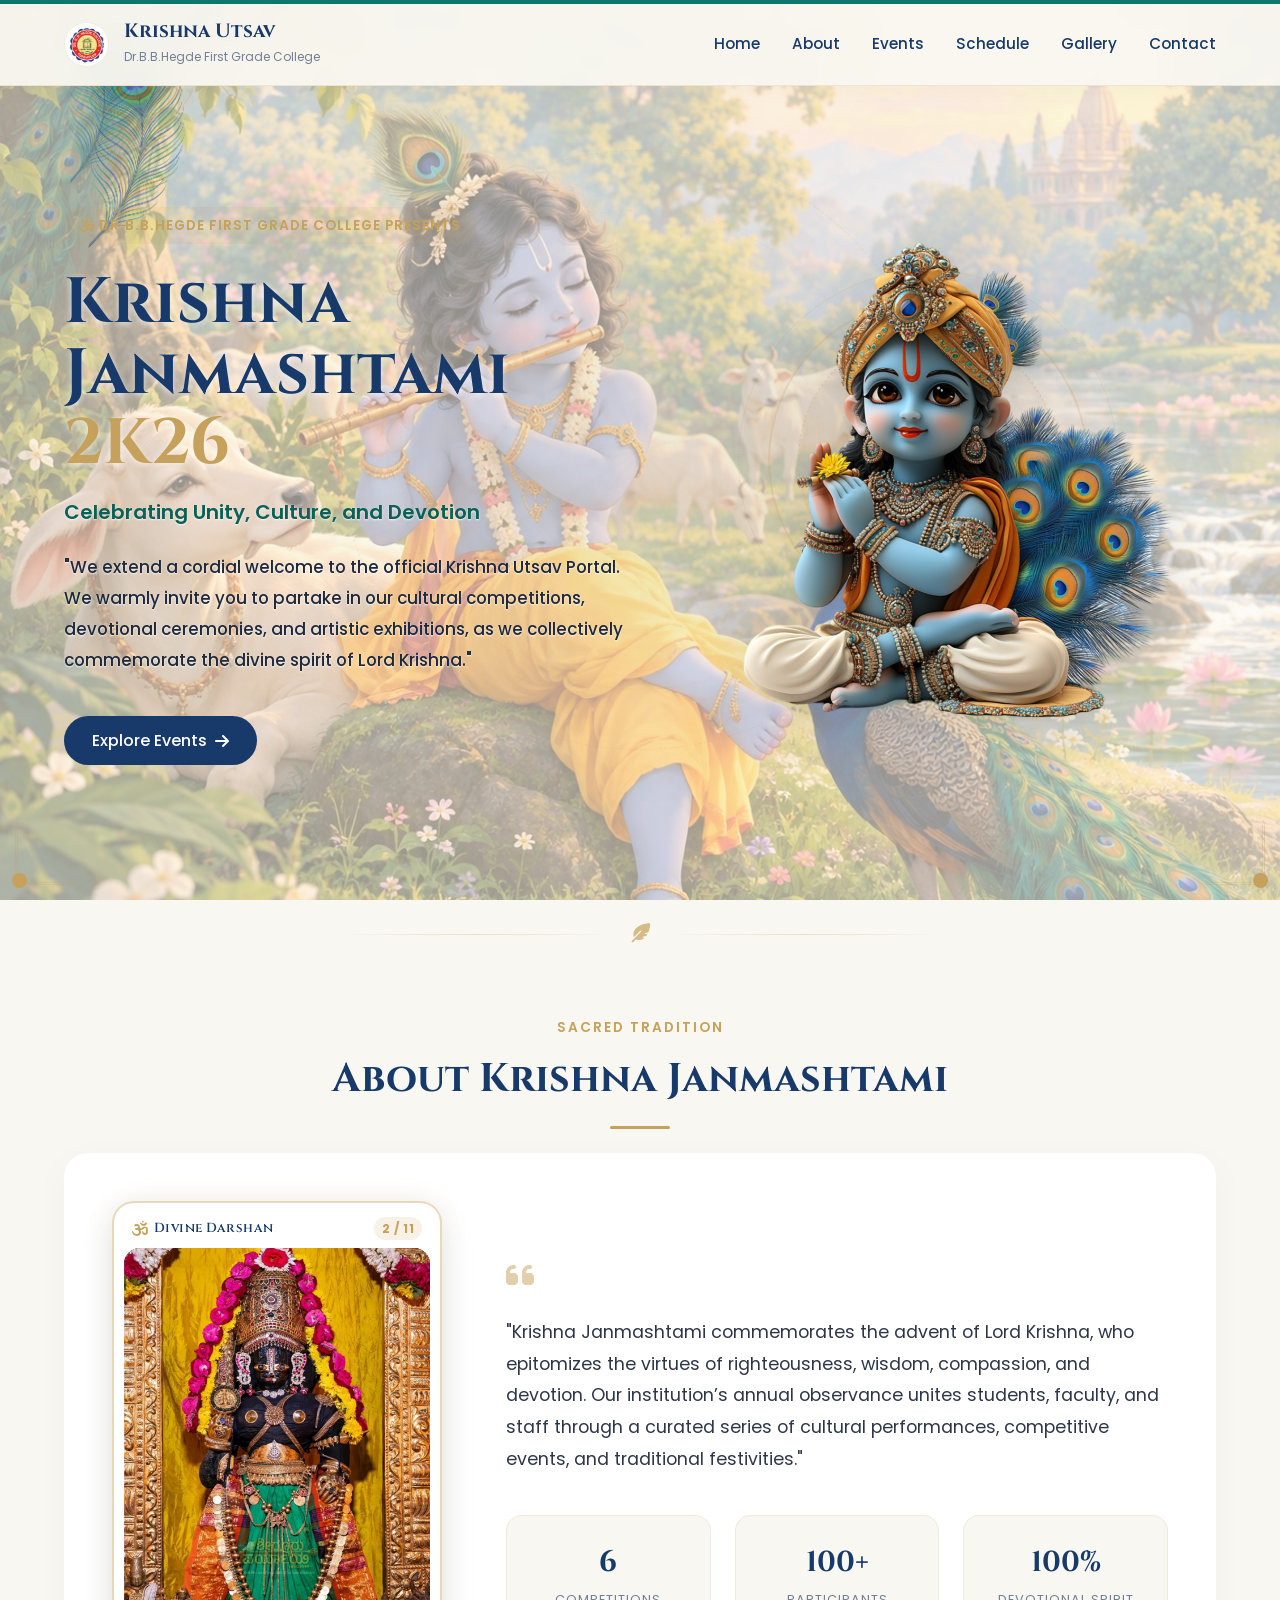
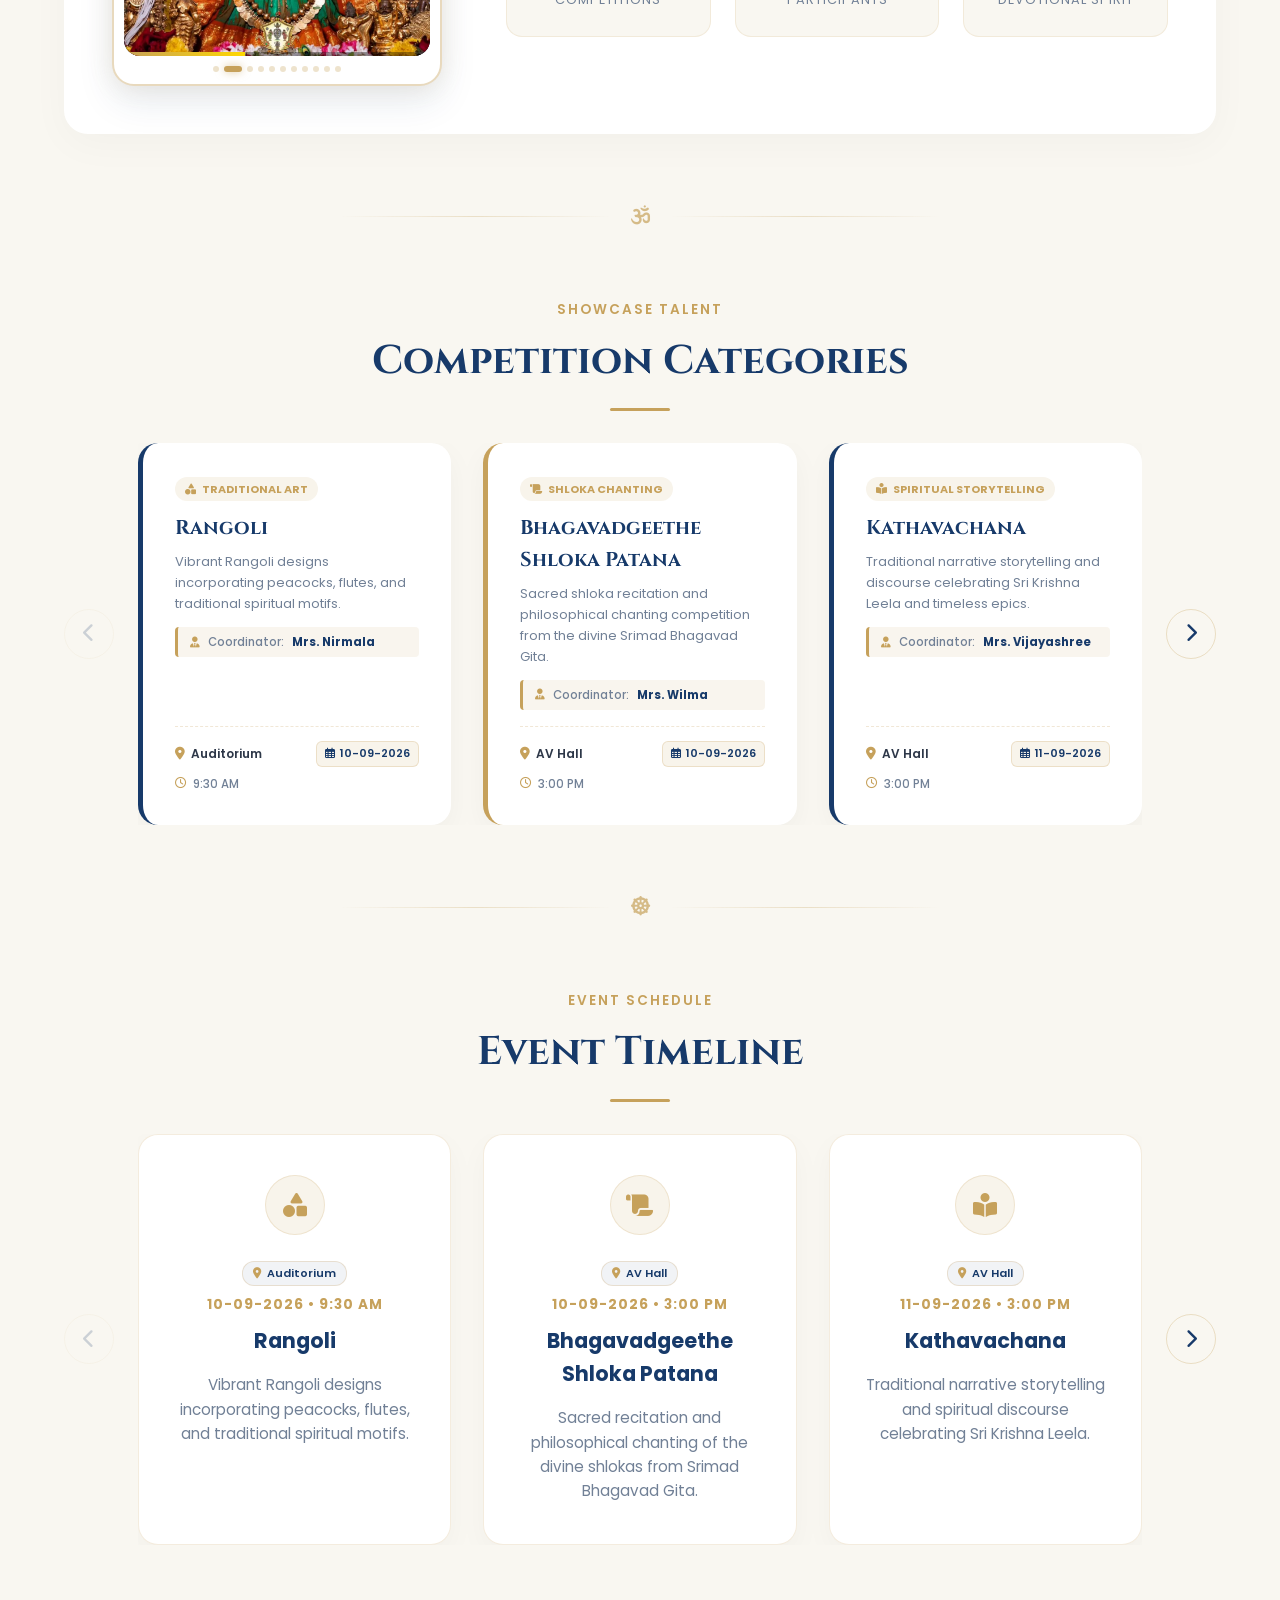
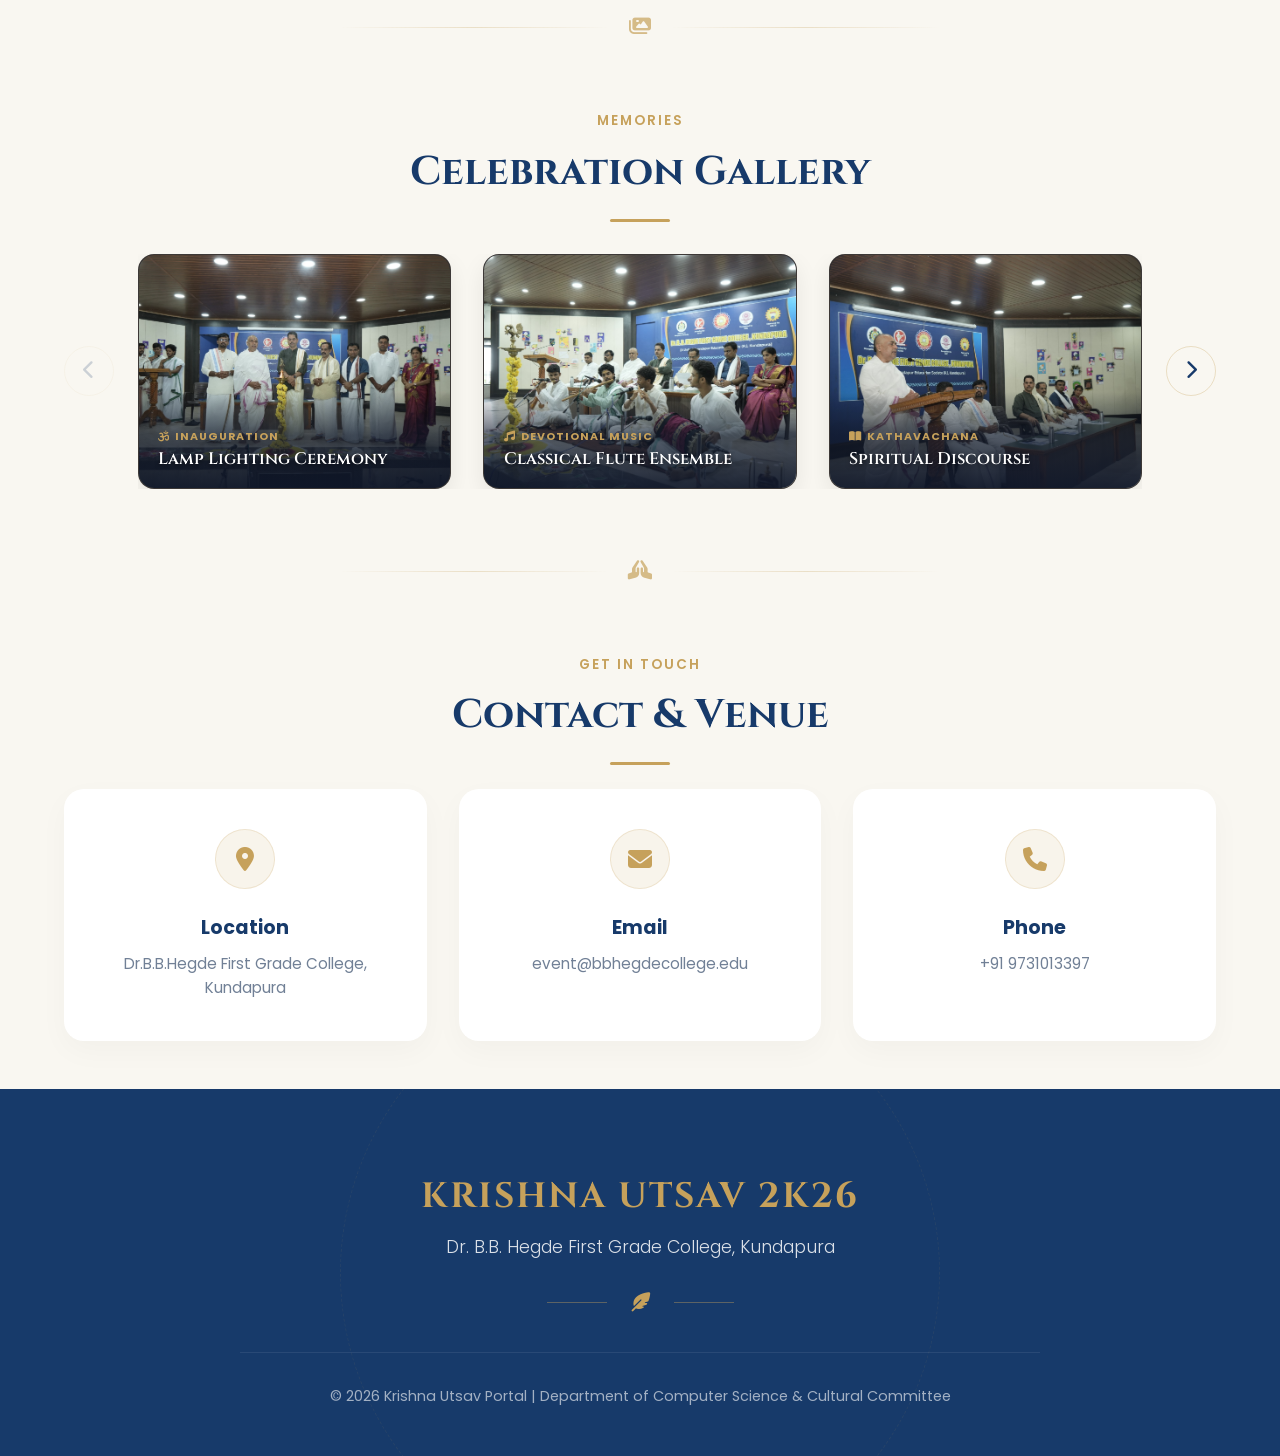
==== commit 05a7e634: "Enhance mobile responsiveness with touch swipe carousels and sync project documentation" ====
--- a/index.html
+++ b/index.html
@@ -37,9 +37,15 @@
     <!-- Reading Progress Bar -->
     <div id="scrollProgress" class="scroll-progress"></div>
 
-    <!-- Global Floating Peacock Feathers -->
-    <img src="Image and Audio/peacock-feather.jpg" class="bg-peacock-feather-1" alt="Peacock Feather Left">
-    <img src="Image and Audio/peacock-feather.jpg" class="bg-peacock-feather-2" alt="Peacock Feather Right">
+    <!-- Full-Page Divine Background Wallpaper (Complete Fit & Ambient Merge) -->
+    <div class="global-page-bg" aria-hidden="true">
+        <img src="Image and Audio/vrindavan-bg.jpeg" class="bg-wallpaper-ambient" alt="">
+        <img src="Image and Audio/vrindavan-bg.jpeg" class="bg-wallpaper-main" alt="Divine Vrindavan Background Wallpaper">
+    </div>
+
+    <!-- Global Floating Background Elements: Divine Peacock Feathers -->
+    <img src="Image and Audio/peacock-feather.png" class="bg-peacock-feather-1" alt="Peacock Feather Left">
+    <img src="Image and Audio/peacock-feather.png" class="bg-peacock-feather-2" alt="Peacock Feather Right">
 
 
     <!-- Audio Ambient Player -->
--- a/HTML and CSS/index.css
+++ b/HTML and CSS/index.css
@@ -42,6 +42,30 @@
     position: relative;
 }
 
+/* ==========================================================================
+   Full-Page Divine Vrindavan Background Wallpaper
+   ========================================================================== */
+.global-page-bg {
+    position: fixed;
+    top: 0;
+    left: 0;
+    width: 100vw;
+    height: 100vh;
+    z-index: 0;
+    pointer-events: none;
+    overflow: hidden;
+}
+
+.global-page-bg img {
+    width: 100%;
+    height: 100%;
+    object-fit: cover;
+    object-position: center center;
+    opacity: 0.42;
+    mix-blend-mode: multiply;
+    filter: saturate(1.22) contrast(1.06);
+}
+
 a {
     text-decoration: none;
     color: inherit;
@@ -218,6 +242,7 @@
     color: var(--primary);
     line-height: 1.1;
     margin-bottom: 1rem;
+    text-shadow: 0 2px 6px rgba(255, 255, 255, 0.7);
 }
 
 .gold-year {
@@ -225,17 +250,20 @@
 }
 
 .hero h3 {
-    font-size: 1.2rem;
-    color: var(--peacock);
-    font-weight: 500;
+    font-size: 1.25rem;
+    color: #0b6058;
+    font-weight: 600;
     margin-bottom: 1.5rem;
+    text-shadow: 0 1px 2px rgba(255, 255, 255, 0.8);
 }
 
 .hero-description {
-    color: var(--text-muted);
-    font-size: 1rem;
+    color: #1e293b;
+    font-size: 1.05rem;
+    font-weight: 450;
     margin-bottom: 2.5rem;
-    line-height: 1.8;
+    line-height: 1.85;
+    text-shadow: 0 1px 2px rgba(255, 255, 255, 0.85);
 }
 
 .hero-actions {
@@ -1011,23 +1039,32 @@
 
 .bg-peacock-feather-1 {
     position: fixed;
-    width: 280px;
-    height: 280px;
+    width: 260px;
+    height: auto;
+    max-height: 260px;
+    object-fit: contain;
     z-index: 1;
-    opacity: 0.12;
-    mix-blend-mode: multiply;
+    opacity: 0.50;
+    filter: drop-shadow(0 6px 16px rgba(0, 128, 128, 0.22)) saturate(1.35) contrast(1.1);
     pointer-events: none;
+    transform-origin: center center;
+    transition: opacity 0.3s ease;
 }
 
 .bg-peacock-feather-2 {
     position: fixed;
-    width: 200px;
-    height: 200px;
+    width: 190px;
+    height: auto;
+    max-height: 190px;
+    object-fit: contain;
     z-index: 1;
-    opacity: 0.09;
-    mix-blend-mode: multiply;
+    opacity: 0.42;
+    filter: drop-shadow(0 4px 12px rgba(0, 128, 128, 0.18)) saturate(1.3) contrast(1.1);
     pointer-events: none;
-}
+    transform-origin: center center;
+    transition: opacity 0.3s ease;
+}
+
 
 .divine-aura {
     position: absolute;
@@ -1553,9 +1590,10 @@
     .bg-peacock-feather-1,
     .bg-peacock-feather-2 {
         width: 120px !important;
-        height: 120px !important;
-        opacity: 0.05 !important;
-    }
+        height: auto !important;
+        opacity: 0.35 !important;
+    }
+
 
     /* Section Spacing & Anchors */
     section {
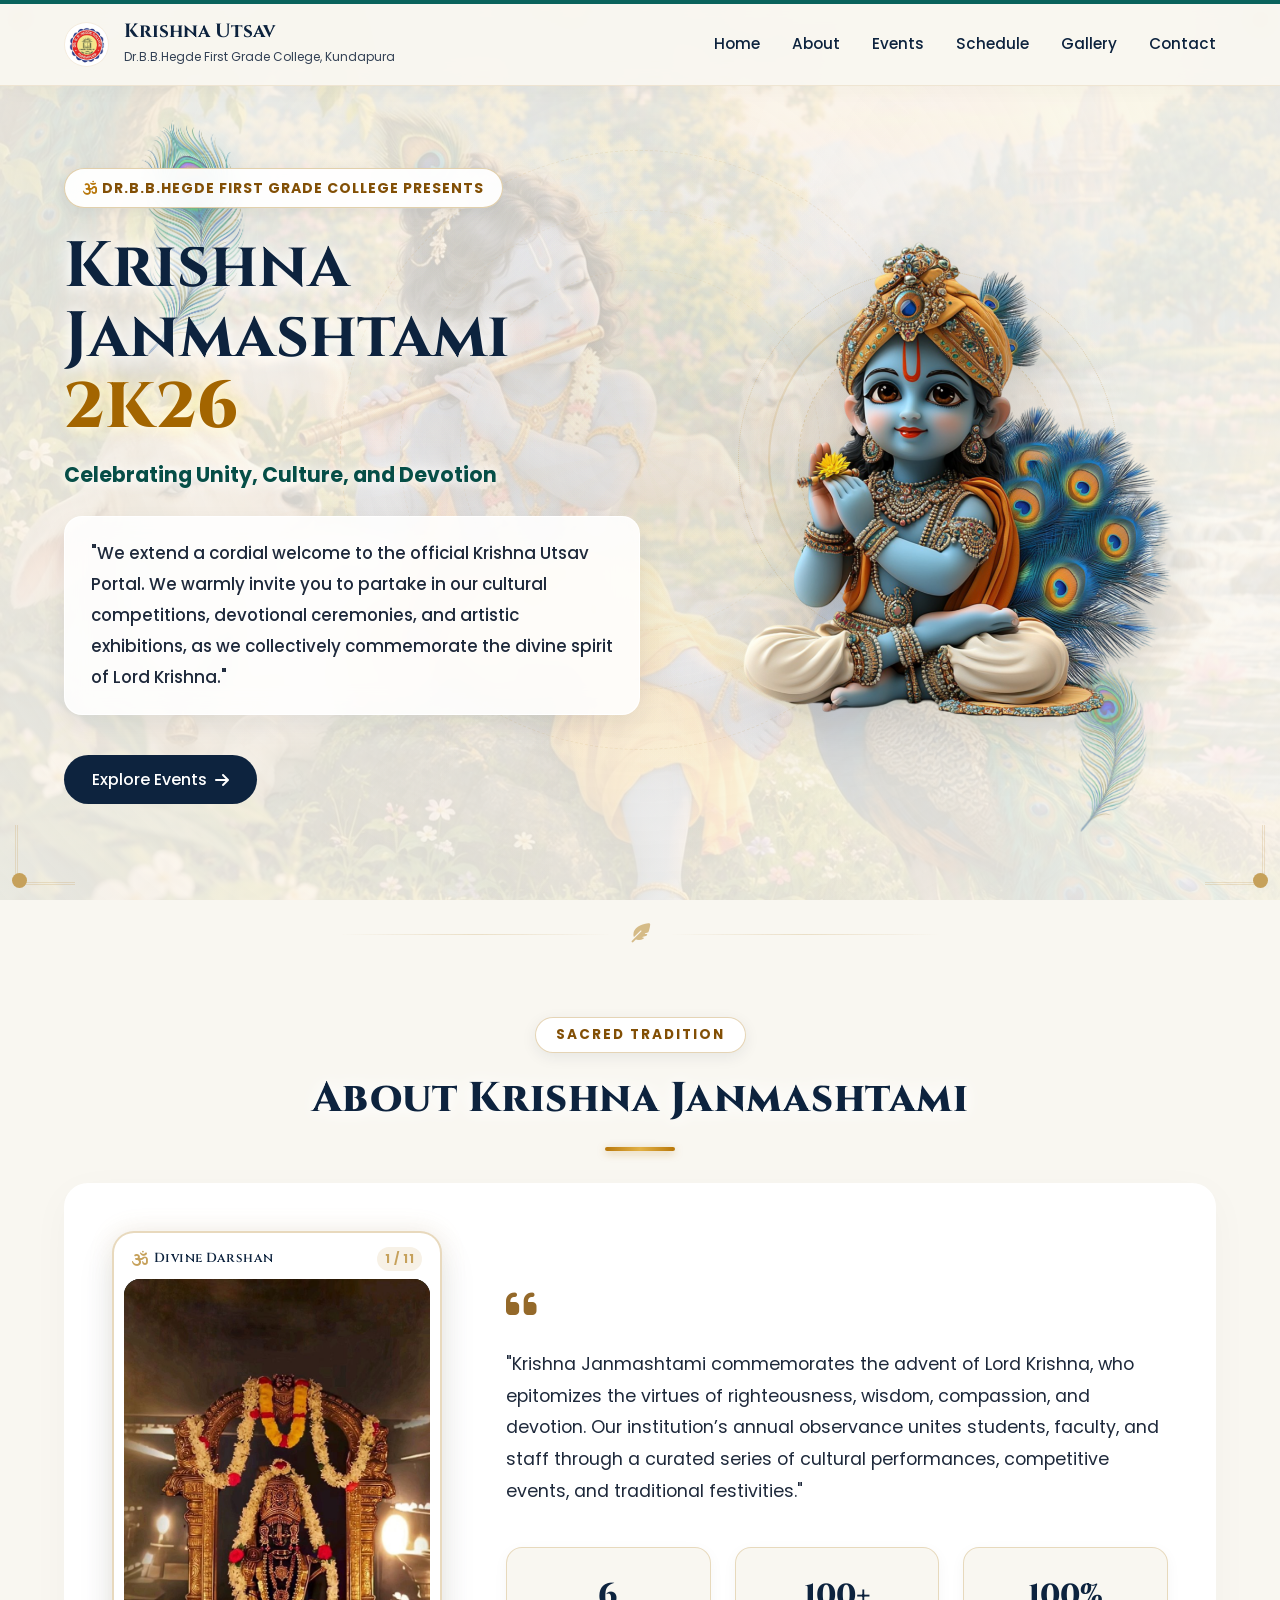
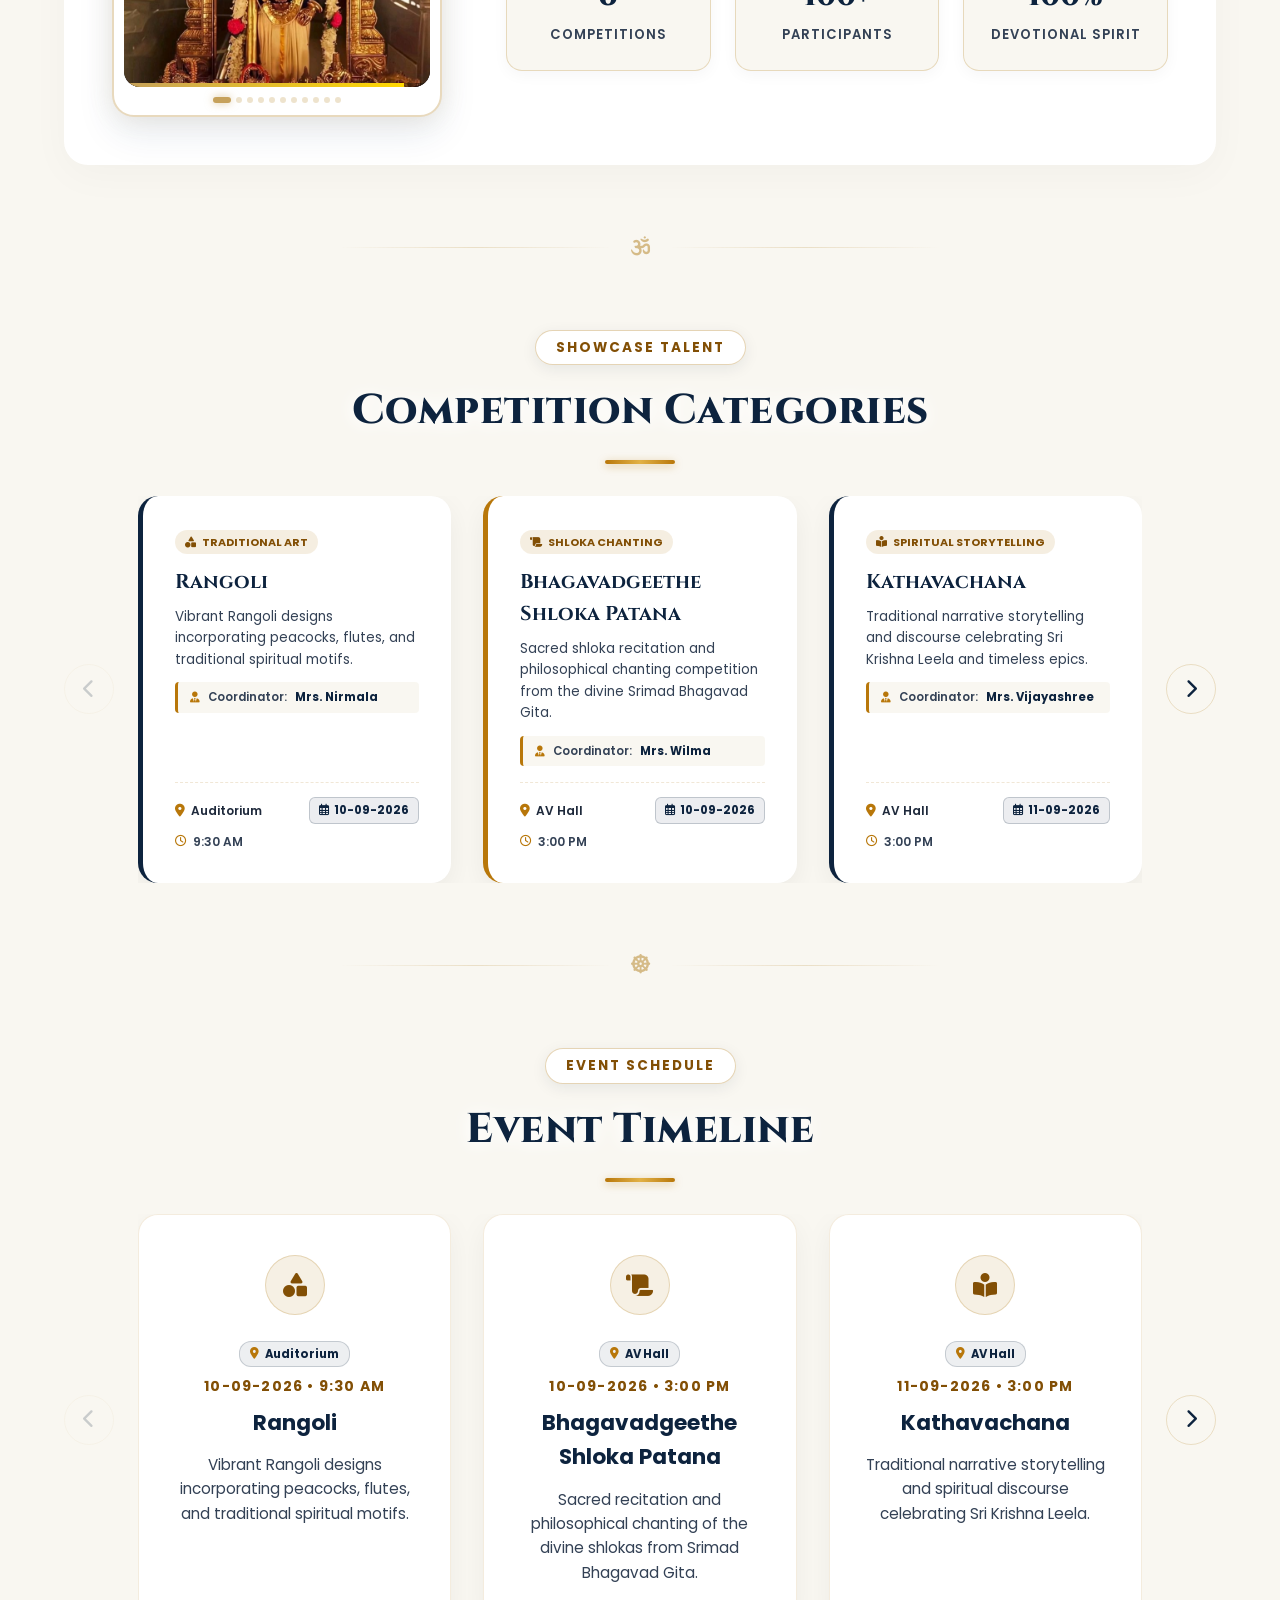
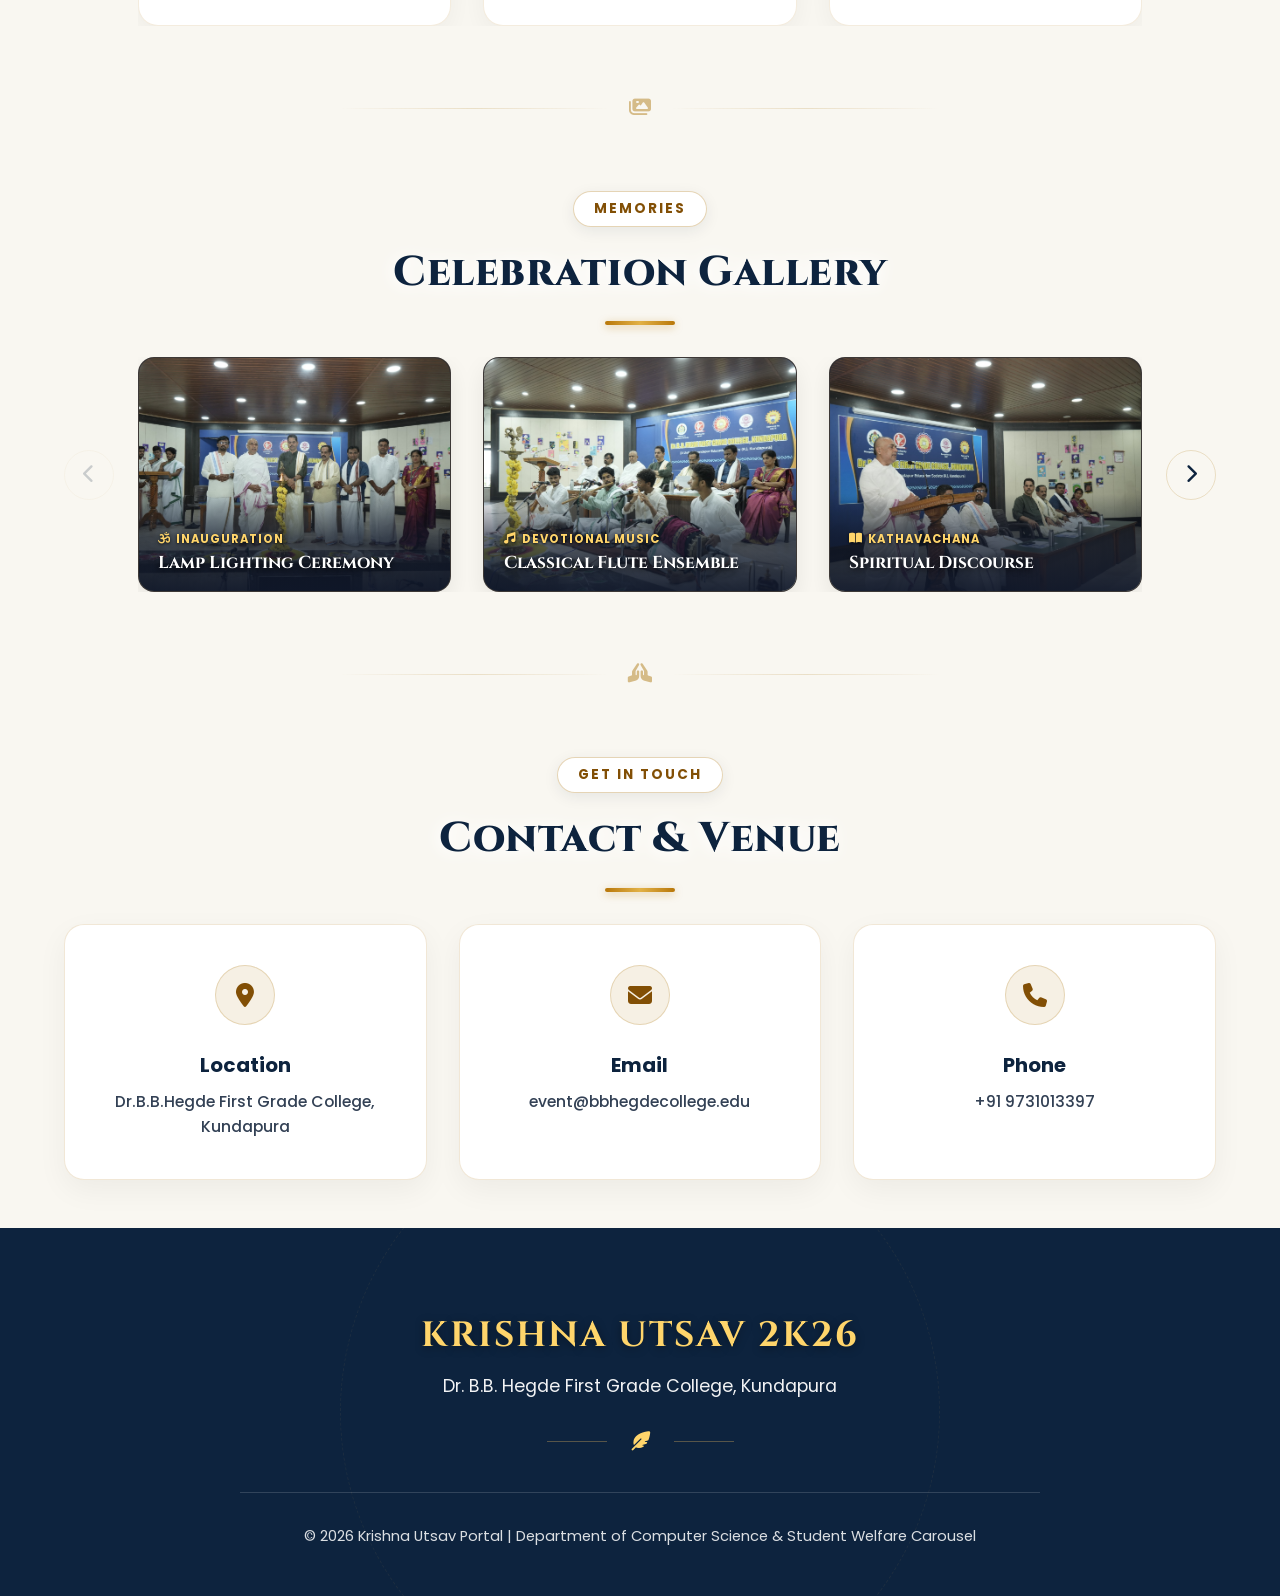
==== commit 16d05550: "Enhance mobile responsiveness with touch swipe carousels and sync project documentation" ====
--- a/index.html
+++ b/index.html
@@ -37,10 +37,9 @@
     <!-- Reading Progress Bar -->
     <div id="scrollProgress" class="scroll-progress"></div>
 
-    <!-- Full-Page Divine Background Wallpaper (Complete Fit & Ambient Merge) -->
+    <!-- Full-Page Divine Background Wallpaper -->
     <div class="global-page-bg" aria-hidden="true">
-        <img src="Image and Audio/vrindavan-bg.jpeg" class="bg-wallpaper-ambient" alt="">
-        <img src="Image and Audio/vrindavan-bg.jpeg" class="bg-wallpaper-main" alt="Divine Vrindavan Background Wallpaper">
+        <img src="Image and Audio/vrindavan-bg.jpeg" alt="Divine Vrindavan Background Wallpaper">
     </div>
 
     <!-- Global Floating Background Elements: Divine Peacock Feathers -->
@@ -64,7 +63,7 @@
                 </div>
                 <div>
                     <h2>Krishna Utsav</h2>
-                    <span>Dr.B.B.Hegde First Grade College</span>
+                    <span>Dr.B.B.Hegde First Grade College, Kundapura</span>
                 </div>
             </a>
 
@@ -180,41 +179,53 @@
                     <div class="krishna-slider-container" id="krishnaSliderContainer">
                         <div class="krishna-slider-track" id="krishnaSliderTrack">
                             <div class="krishna-slide" data-index="1">
-                                <img src="Image and Audio/Krishna/krishna-1.jpeg" alt="Lord Krishna Darshan 1" loading="eager">
+                                <img src="Image and Audio/Krishna/krishna-1.jpeg" alt="Lord Krishna Darshan 1"
+                                    loading="eager">
                             </div>
                             <div class="krishna-slide" data-index="2">
-                                <img src="Image and Audio/Krishna/krishna-2.jpeg" alt="Lord Krishna Darshan 2" loading="lazy">
+                                <img src="Image and Audio/Krishna/krishna-2.jpeg" alt="Lord Krishna Darshan 2"
+                                    loading="lazy">
                             </div>
                             <div class="krishna-slide" data-index="3">
-                                <img src="Image and Audio/Krishna/krishna-3.jpeg" alt="Lord Krishna Darshan 3" loading="lazy">
+                                <img src="Image and Audio/Krishna/krishna-3.jpeg" alt="Lord Krishna Darshan 3"
+                                    loading="lazy">
                             </div>
                             <div class="krishna-slide" data-index="4">
-                                <img src="Image and Audio/Krishna/krishna-4.jpeg" alt="Lord Krishna Darshan 4" loading="lazy">
+                                <img src="Image and Audio/Krishna/krishna-4.jpeg" alt="Lord Krishna Darshan 4"
+                                    loading="lazy">
                             </div>
                             <div class="krishna-slide" data-index="5">
-                                <img src="Image and Audio/Krishna/krishna-5.jpeg" alt="Lord Krishna Darshan 5" loading="lazy">
+                                <img src="Image and Audio/Krishna/krishna-5.jpeg" alt="Lord Krishna Darshan 5"
+                                    loading="lazy">
                             </div>
                             <div class="krishna-slide" data-index="6">
-                                <img src="Image and Audio/Krishna/krishna-6.jpeg" alt="Lord Krishna Darshan 6" loading="lazy">
+                                <img src="Image and Audio/Krishna/krishna-6.jpeg" alt="Lord Krishna Darshan 6"
+                                    loading="lazy">
                             </div>
                             <div class="krishna-slide" data-index="7">
-                                <img src="Image and Audio/Krishna/krishna-7.jpeg" alt="Lord Krishna Darshan 7" loading="lazy">
+                                <img src="Image and Audio/Krishna/krishna-7.jpeg" alt="Lord Krishna Darshan 7"
+                                    loading="lazy">
                             </div>
                             <div class="krishna-slide" data-index="8">
-                                <img src="Image and Audio/Krishna/krishna-8.jpeg" alt="Lord Krishna Darshan 8" loading="lazy">
+                                <img src="Image and Audio/Krishna/krishna-8.jpeg" alt="Lord Krishna Darshan 8"
+                                    loading="lazy">
                             </div>
                             <div class="krishna-slide" data-index="9">
-                                <img src="Image and Audio/Krishna/krishna-9.jpeg" alt="Lord Krishna Darshan 9" loading="lazy">
+                                <img src="Image and Audio/Krishna/krishna-9.jpeg" alt="Lord Krishna Darshan 9"
+                                    loading="lazy">
                             </div>
                             <div class="krishna-slide" data-index="10">
-                                <img src="Image and Audio/Krishna/krishna-10.jpeg" alt="Lord Krishna Darshan 10" loading="lazy">
+                                <img src="Image and Audio/Krishna/krishna-10.jpeg" alt="Lord Krishna Darshan 10"
+                                    loading="lazy">
                             </div>
                             <div class="krishna-slide" data-index="11">
-                                <img src="Image and Audio/Krishna/krishna-11.jpeg" alt="Lord Krishna Darshan 11" loading="lazy">
+                                <img src="Image and Audio/Krishna/krishna-11.jpeg" alt="Lord Krishna Darshan 11"
+                                    loading="lazy">
                             </div>
                             <!-- Seamless infinite loop clone -->
                             <div class="krishna-slide" data-index="1-clone" aria-hidden="true">
-                                <img src="Image and Audio/Krishna/krishna-1.jpeg" alt="Lord Krishna Darshan 1" loading="lazy">
+                                <img src="Image and Audio/Krishna/krishna-1.jpeg" alt="Lord Krishna Darshan 1"
+                                    loading="lazy">
                             </div>
                         </div>
 
@@ -612,8 +623,8 @@
             <div class="carousel-viewport">
                 <div id="galleryContainer" class="slider-track">
                     <div class="gallery-card reveal-scale">
-                        <img src="Image and Audio/gallery-inauguration.jpeg"
-                            alt="Inaugural Lamp Lighting & Dignitaries" loading="lazy">
+                        <img src="Image and Audio/gallery-inauguration.jpeg" alt="Inaugural Lamp Lighting & Dignitaries"
+                            loading="lazy">
                         <div class="gallery-card-overlay">
                             <span class="gallery-card-tag"><i class="fa-solid fa-om"></i> Inauguration</span>
                             <h4>Lamp Lighting Ceremony</h4>
@@ -702,7 +713,7 @@
                 <span class="line"></span>
             </div>
             <p class="copyright">
-                © 2026 Krishna Utsav Portal | Department of Computer Science & Cultural Committee
+                © 2026 Krishna Utsav Portal | Department of Computer Science & Student Welfare Carousel
             </p>
         </div>
     </footer>
--- a/HTML and CSS/index.css
+++ b/HTML and CSS/index.css
@@ -2,18 +2,29 @@
    Design System & Variables
    ========================================================================== */
 :root {
-    --primary: #173a6a;
-    /* Deep Spiritual Indigo/Navy */
+    --primary: #0d233e;
+    /* Deep Spiritual Navy / High-Contrast Indigo */
+    --primary-light: #173a6a;
+    /* Spiritual Indigo Accent */
     --secondary: #c6a15b;
-    /* Elegant Gold */
+    /* Devotional Gold */
+    --secondary-dark: #8c5807;
+    /* Deep Gold for text on light backgrounds */
+    --gold-text: #824f05;
+    /* High-contrast Sacred Ochre Gold */
+    --gold-light-text: #ffd56b;
+    /* Radiant Gold for dark backgrounds/overlays */
     --secondary-light: #dfc89d;
-    --peacock: #0f766e;
-    /* Teal/Peacock Green */
+    --peacock: #0a635c;
+    /* Deep Peacock Green */
     --bg-color: #f9f7f1;
     /* Sacred Cream/Off-white */
     --white: #ffffff;
-    --text-dark: #2d3748;
-    --text-muted: #718096;
+    --text-dark: #1e293b;
+    /* Deep Slate for maximum legibility */
+    --text-muted: #334155;
+    /* High-contrast dark slate (replaces washed-out grey) */
+    --text-subtle: #475569;
     --font-heading: 'Cinzel', serif;
     --font-body: 'Poppins', sans-serif;
     --transition: all 0.3s cubic-bezier(0.4, 0, 0.2, 1);
@@ -61,9 +72,20 @@
     height: 100%;
     object-fit: cover;
     object-position: center center;
-    opacity: 0.42;
+    opacity: 0.30;
     mix-blend-mode: multiply;
-    filter: saturate(1.22) contrast(1.06);
+    filter: saturate(1.18) contrast(1.04);
+}
+
+.global-page-bg::after {
+    content: '';
+    position: absolute;
+    top: 0;
+    left: 0;
+    width: 100%;
+    height: 100%;
+    background: radial-gradient(circle at 50% 35%, rgba(249, 247, 241, 0.35) 0%, rgba(249, 247, 241, 0.70) 100%);
+    pointer-events: none;
 }
 
 a {
@@ -80,34 +102,47 @@
    ========================================================================== */
 .section-title {
     text-align: center;
-    margin-bottom: 1.5rem;
+    margin-bottom: 2rem;
     position: relative;
     z-index: 2;
 }
 
 .sub-heading {
-    color: var(--secondary);
+    color: var(--gold-text);
+    background: rgba(255, 255, 255, 0.94);
+    border: 1.5px solid rgba(198, 161, 91, 0.45);
+    border-radius: 24px;
+    padding: 6px 20px;
+    display: inline-flex;
+    align-items: center;
+    justify-content: center;
+    gap: 8px;
     text-transform: uppercase;
     font-size: 0.85rem;
     letter-spacing: 2px;
-    font-weight: 600;
-    display: block;
-    margin-bottom: 0.5rem;
+    font-weight: 700;
+    margin-bottom: 0.75rem;
+    box-shadow: 0 4px 15px rgba(13, 35, 62, 0.08);
+    backdrop-filter: blur(8px);
+    -webkit-backdrop-filter: blur(8px);
 }
 
 .section-title h2 {
     font-family: var(--font-heading);
     color: var(--primary);
-    font-size: 2.5rem;
-    font-weight: 700;
+    font-size: 2.6rem;
+    font-weight: 800;
+    letter-spacing: 0.5px;
+    text-shadow: 0 2px 14px rgba(255, 255, 255, 0.98), 0 0 24px rgba(255, 255, 255, 0.9);
 }
 
 .gold-underline {
-    width: 60px;
-    height: 3px;
-    background: var(--secondary);
-    margin: 15px auto 0;
-    border-radius: 2px;
+    width: 70px;
+    height: 4px;
+    background: linear-gradient(90deg, #b8770a, #e2b146, #b8770a);
+    margin: 16px auto 0;
+    border-radius: 3px;
+    box-shadow: 0 2px 8px rgba(184, 119, 10, 0.4);
 }
 
 /* ==========================================================================
@@ -225,15 +260,23 @@
 
 .college-name {
     display: inline-block;
-    background: rgba(198, 161, 91, 0.1);
-    color: var(--secondary);
-    padding: 8px 16px;
-    border-radius: 20px;
-    font-size: 0.85rem;
-    font-weight: 600;
+    background: rgba(255, 255, 255, 0.94);
+    color: var(--gold-text);
+    border: 1.5px solid rgba(198, 161, 91, 0.5);
+    padding: 8px 18px;
+    border-radius: 24px;
+    font-size: 0.88rem;
+    font-weight: 700;
     text-transform: uppercase;
     letter-spacing: 1px;
     margin-bottom: 1.5rem;
+    box-shadow: 0 4px 15px rgba(13, 35, 62, 0.08);
+    backdrop-filter: blur(10px);
+    -webkit-backdrop-filter: blur(10px);
+}
+
+.college-name .gold-icon {
+    color: #b8770a;
 }
 
 .hero h1 {
@@ -242,28 +285,36 @@
     color: var(--primary);
     line-height: 1.1;
     margin-bottom: 1rem;
-    text-shadow: 0 2px 6px rgba(255, 255, 255, 0.7);
+    text-shadow: 0 2px 14px rgba(255, 255, 255, 0.98), 0 0 24px rgba(255, 255, 255, 0.9);
 }
 
 .gold-year {
-    color: var(--secondary);
+    color: #a36500;
+    font-weight: 800;
+    text-shadow: 0 2px 10px rgba(255, 255, 255, 0.95), 0 0 16px rgba(255, 215, 0, 0.45);
 }
 
 .hero h3 {
-    font-size: 1.25rem;
-    color: #0b6058;
-    font-weight: 600;
+    font-size: 1.28rem;
+    color: #064e47;
+    font-weight: 700;
     margin-bottom: 1.5rem;
-    text-shadow: 0 1px 2px rgba(255, 255, 255, 0.8);
+    text-shadow: 0 1px 8px rgba(255, 255, 255, 0.95), 0 0 18px rgba(255, 255, 255, 0.9);
 }
 
 .hero-description {
     color: #1e293b;
     font-size: 1.05rem;
-    font-weight: 450;
+    font-weight: 500;
     margin-bottom: 2.5rem;
     line-height: 1.85;
-    text-shadow: 0 1px 2px rgba(255, 255, 255, 0.85);
+    background: rgba(255, 255, 255, 0.88);
+    backdrop-filter: blur(12px);
+    -webkit-backdrop-filter: blur(12px);
+    padding: 1.3rem 1.6rem;
+    border-radius: 18px;
+    border: 1px solid rgba(255, 255, 255, 0.95);
+    box-shadow: 0 10px 25px rgba(13, 35, 62, 0.07);
 }
 
 .hero-actions {
@@ -496,10 +547,10 @@
 }
 
 .quote-badge {
-    color: var(--secondary);
-    font-size: 2rem;
+    color: var(--gold-text);
+    font-size: 2.2rem;
     margin-bottom: 1rem;
-    opacity: 0.5;
+    opacity: 0.85;
 }
 
 .about-content p {
@@ -515,25 +566,27 @@
 }
 
 .stat-card {
-    background: var(--bg-color);
+    background: rgba(249, 247, 241, 0.95);
     padding: 1.5rem;
     border-radius: 16px;
     text-align: center;
     flex: 1;
-    border: 1px solid rgba(198, 161, 91, 0.15);
+    border: 1.5px solid rgba(198, 161, 91, 0.35);
+    box-shadow: 0 4px 15px rgba(13, 35, 62, 0.04);
 }
 
 .stat-num {
     display: block;
     font-family: var(--font-heading);
-    font-size: 1.8rem;
+    font-size: 1.9rem;
     color: var(--primary);
-    font-weight: 700;
+    font-weight: 800;
 }
 
 .stat-label {
-    font-size: 0.8rem;
-    color: var(--text-muted);
+    font-size: 0.82rem;
+    color: #334155;
+    font-weight: 600;
     text-transform: uppercase;
     letter-spacing: 1px;
 }
@@ -549,7 +602,7 @@
     background: var(--white);
     padding: 2rem;
     border-radius: 20px;
-    box-shadow: 0 10px 30px rgba(0, 0, 0, 0.04);
+    box-shadow: 0 10px 30px rgba(0, 0, 0, 0.06);
     transition: transform 0.3s ease, box-shadow 0.3s ease;
     border-left: 5px solid var(--primary);
     display: flex;
@@ -557,12 +610,48 @@
 }
 
 .event-card:nth-child(even) {
-    border-left-color: var(--secondary);
+    border-left-color: #b8770a;
 }
 
 .event-card:hover {
     transform: translateY(-5px);
     box-shadow: 0 15px 40px rgba(0, 0, 0, 0.08);
+}
+
+.event-card strong[style*="text-transform: uppercase"] {
+    color: var(--gold-text) !important;
+    background: rgba(198, 161, 91, 0.18) !important;
+    font-weight: 700 !important;
+}
+
+.event-card h3 {
+    color: var(--primary) !important;
+    font-weight: 700 !important;
+}
+
+.event-card p {
+    color: #334155 !important;
+    font-size: 13.5px !important;
+    line-height: 1.6;
+}
+
+.event-card div[style*="border-left: 3px solid"] {
+    background: rgba(249, 247, 241, 0.95) !important;
+    border-left-color: #b8770a !important;
+}
+
+.event-card div[style*="border-left: 3px solid"] i {
+    color: #b8770a !important;
+}
+
+.event-card div[style*="border-left: 3px solid"] span {
+    color: #334155 !important;
+    font-weight: 600 !important;
+}
+
+.event-card div[style*="border-left: 3px solid"] strong {
+    color: var(--primary) !important;
+    font-weight: 700 !important;
 }
 
 /* --- Event Card Meta & Schedule Badges --- */
@@ -593,52 +682,52 @@
 }
 
 .event-venue-tag i {
-    color: var(--secondary);
+    color: #b8770a;
     font-size: 13px;
 }
 
 .event-date-badge {
-    font-size: 11px;
-    background: rgba(198, 161, 91, 0.12);
+    font-size: 11.5px;
+    background: rgba(13, 35, 62, 0.08);
     color: var(--primary);
-    padding: 3px 8px;
+    padding: 3px 9px;
     border-radius: 6px;
+    font-weight: 700;
+    border: 1px solid rgba(13, 35, 62, 0.2);
+    display: inline-flex;
+    align-items: center;
+    gap: 5px;
+}
+
+.event-time-tag {
+    font-size: 12px;
+    color: #334155;
     font-weight: 600;
-    border: 1px solid rgba(198, 161, 91, 0.25);
     display: inline-flex;
     align-items: center;
-    gap: 5px;
-}
-
-.event-time-tag {
-    font-size: 11.5px;
-    color: var(--text-muted);
-    font-weight: 500;
-    display: inline-flex;
-    align-items: center;
     gap: 6px;
 }
 
 .event-time-tag i {
-    color: var(--secondary);
+    color: #b8770a;
 }
 
 .timeline-venue-badge {
     display: inline-flex;
     align-items: center;
     gap: 6px;
-    background: rgba(23, 58, 106, 0.06);
+    background: rgba(13, 35, 62, 0.07);
     color: var(--primary);
     padding: 3px 10px;
     border-radius: 12px;
-    font-size: 11px;
-    font-weight: 600;
+    font-size: 11.5px;
+    font-weight: 700;
     margin-bottom: 8px;
-    border: 1px solid rgba(198, 161, 91, 0.25);
+    border: 1px solid rgba(13, 35, 62, 0.18);
 }
 
 .timeline-venue-badge i {
-    color: var(--secondary);
+    color: #b8770a;
 }
 
 /* --- Timeline / Schedule --- */
@@ -653,16 +742,17 @@
     padding: 2.5rem 2rem;
     border-radius: 20px;
     text-align: center;
-    box-shadow: 0 10px 30px rgba(0, 0, 0, 0.03);
+    box-shadow: 0 10px 30px rgba(0, 0, 0, 0.05);
+    border: 1px solid rgba(198, 161, 91, 0.25);
     position: relative;
 }
 
 .timeline-dot {
     width: 60px;
     height: 60px;
-    background: rgba(198, 161, 91, 0.12);
-    color: var(--secondary);
-    border: 1px solid rgba(198, 161, 91, 0.2);
+    background: rgba(198, 161, 91, 0.16);
+    color: var(--gold-text);
+    border: 1.5px solid rgba(198, 161, 91, 0.35);
     border-radius: 50%;
     display: flex;
     align-items: center;
@@ -672,22 +762,25 @@
 }
 
 .timeline-content h4 {
-    color: var(--secondary);
-    font-size: 0.85rem;
+    color: var(--gold-text);
+    font-size: 0.88rem;
+    font-weight: 700;
     text-transform: uppercase;
-    letter-spacing: 1px;
+    letter-spacing: 1.2px;
     margin-bottom: 0.5rem;
 }
 
 .timeline-content h3 {
     color: var(--primary);
-    font-size: 1.3rem;
-    margin-bottom: 1rem;
+    font-size: 1.35rem;
+    font-weight: 700;
+    margin-bottom: 0.8rem;
 }
 
 .timeline-content p {
-    color: var(--text-muted);
+    color: #334155;
     font-size: 0.95rem;
+    line-height: 1.6;
 }
 
 /* --- Gallery --- */
@@ -726,15 +819,16 @@
     padding: 2.5rem;
     border-radius: 20px;
     text-align: center;
-    box-shadow: 0 10px 30px rgba(0, 0, 0, 0.03);
+    box-shadow: 0 10px 30px rgba(0, 0, 0, 0.05);
+    border: 1px solid rgba(198, 161, 91, 0.25);
 }
 
 .contact-icon {
     width: 60px;
     height: 60px;
-    background: rgba(198, 161, 91, 0.12);
-    color: var(--secondary);
-    border: 1px solid rgba(198, 161, 91, 0.2);
+    background: rgba(198, 161, 91, 0.16);
+    color: var(--gold-text);
+    border: 1.5px solid rgba(198, 161, 91, 0.35);
     border-radius: 50%;
     display: flex;
     align-items: center;
@@ -745,13 +839,15 @@
 
 .contact-card h4 {
     color: var(--primary);
-    font-size: 1.2rem;
+    font-size: 1.25rem;
+    font-weight: 700;
     margin-bottom: 0.5rem;
 }
 
 .contact-card p {
-    color: var(--text-muted);
-    font-size: 0.95rem;
+    color: #334155;
+    font-size: 0.98rem;
+    font-weight: 500;
 }
 
 /* ==========================================================================
@@ -1535,21 +1631,22 @@
     display: inline-flex;
     align-items: center;
     gap: 5px;
-    font-size: 0.68rem;
+    font-size: 0.72rem;
     text-transform: uppercase;
     letter-spacing: 1px;
     font-weight: 700;
-    color: var(--secondary);
+    color: var(--gold-light-text);
     margin-bottom: 4px;
+    text-shadow: 0 1px 3px rgba(0, 0, 0, 0.8);
 }
 
 .gallery-card-overlay h4 {
     font-family: var(--font-heading), 'Cinzel', serif;
-    font-size: 1.05rem;
+    font-size: 1.08rem;
     color: #ffffff;
     margin: 0;
-    font-weight: 600;
-    text-shadow: 0 2px 4px rgba(0, 0, 0, 0.5);
+    font-weight: 700;
+    text-shadow: 0 2px 6px rgba(0, 0, 0, 0.85);
     line-height: 1.25;
 }
 
@@ -1875,16 +1972,18 @@
 
 .footer-content h2 {
     font-family: var(--font-heading);
-    color: var(--secondary) !important;
+    color: #ffd56b !important;
     font-size: 2.2rem;
+    font-weight: 700;
     letter-spacing: 2px;
     margin-bottom: 0.5rem;
+    text-shadow: 0 2px 10px rgba(0, 0, 0, 0.4);
 }
 
 .footer-content .college-sub {
     font-size: 1.1rem;
-    color: rgba(255, 255, 255, 0.85);
-    font-weight: 300;
+    color: rgba(255, 255, 255, 0.95);
+    font-weight: 400;
     margin-bottom: 2rem;
 }
 
@@ -1903,14 +2002,14 @@
 }
 
 .footer-divider i {
-    color: var(--secondary);
+    color: #ffd56b;
     font-size: 1.2rem;
 }
 
 .footer-content .copyright {
-    font-size: 0.9rem;
-    color: rgba(255, 255, 255, 0.6);
-    border-top: 1px solid rgba(255, 255, 255, 0.08);
+    font-size: 0.92rem;
+    color: rgba(255, 255, 255, 0.85);
+    border-top: 1px solid rgba(255, 255, 255, 0.15);
     padding-top: 2rem;
     line-height: 1.6;
 }
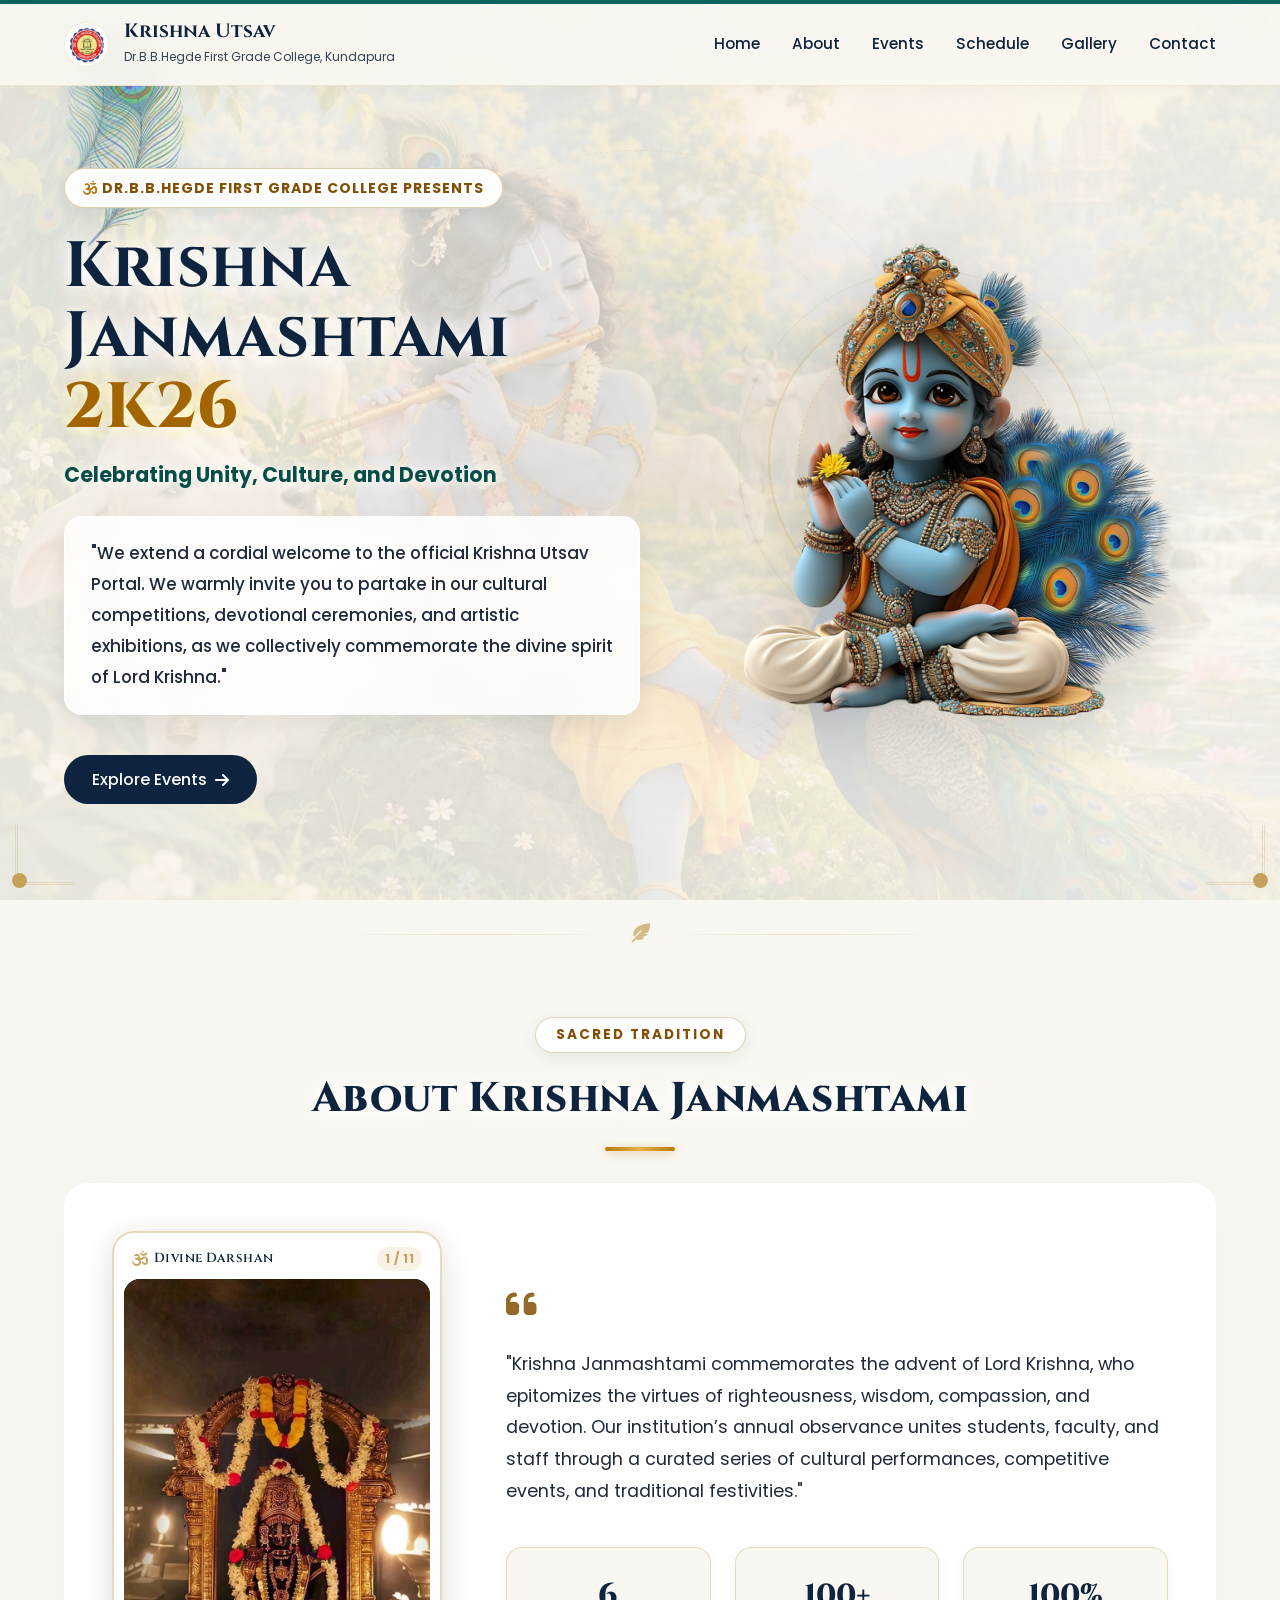
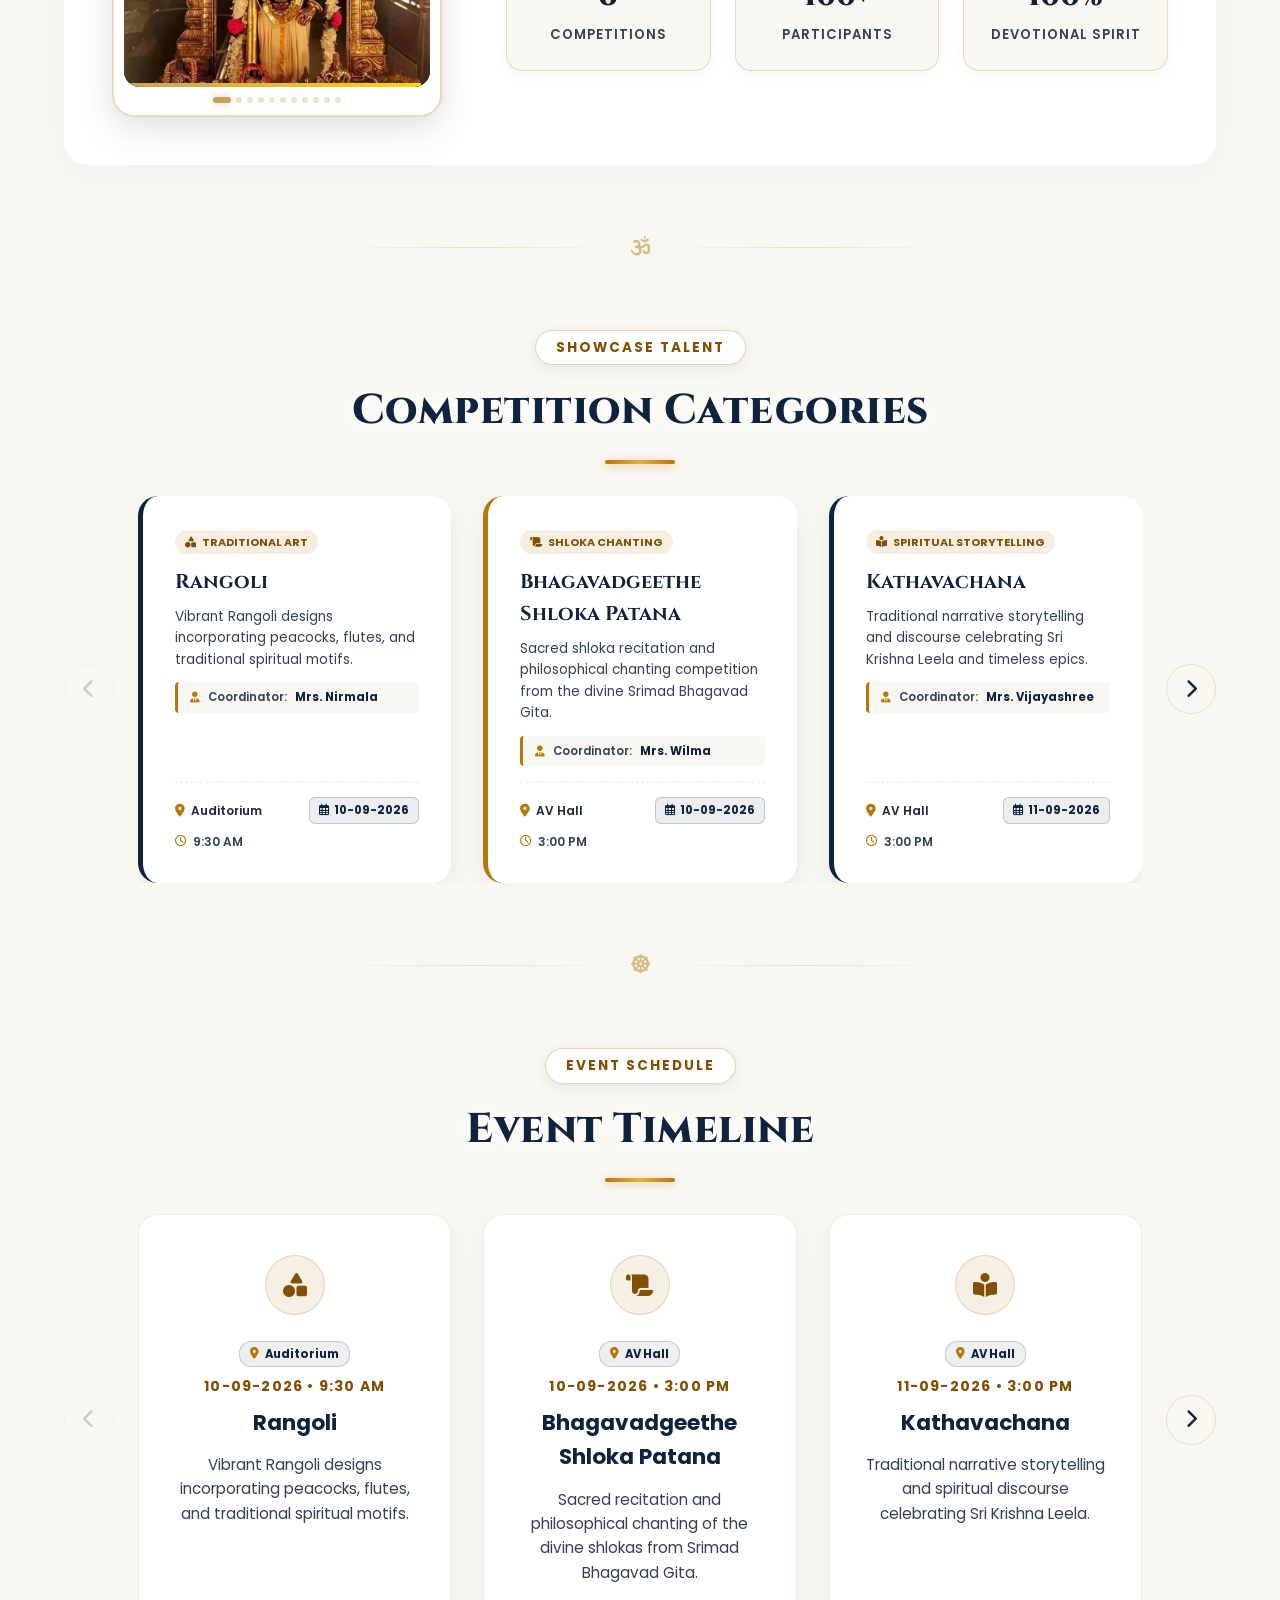
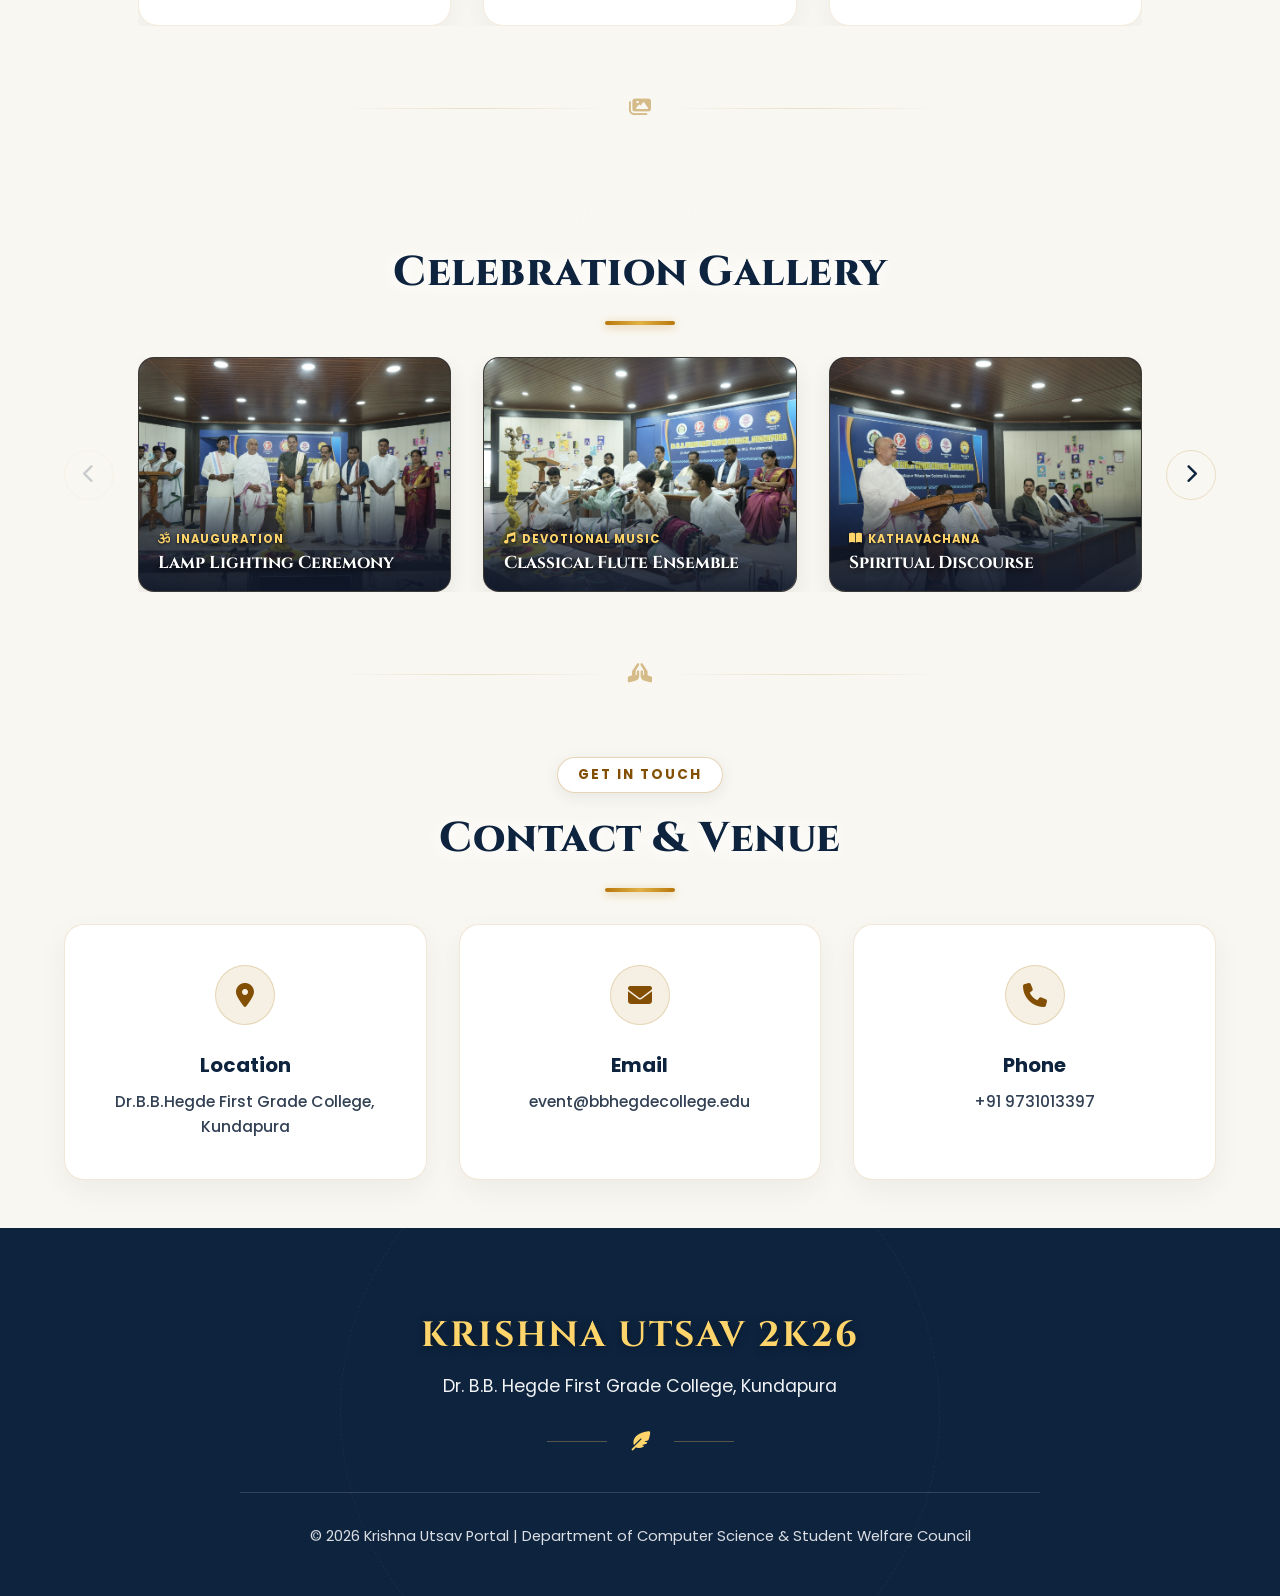
==== commit 6e2704e4: "Enhance mobile responsiveness with touch swipe carousels and sync project documentation" ====
--- a/index.html
+++ b/index.html
@@ -713,7 +713,7 @@
                 <span class="line"></span>
             </div>
             <p class="copyright">
-                © 2026 Krishna Utsav Portal | Department of Computer Science & Student Welfare Carousel
+                © 2026 Krishna Utsav Portal | Department of Computer Science & Student Welfare Council
             </p>
         </div>
     </footer>
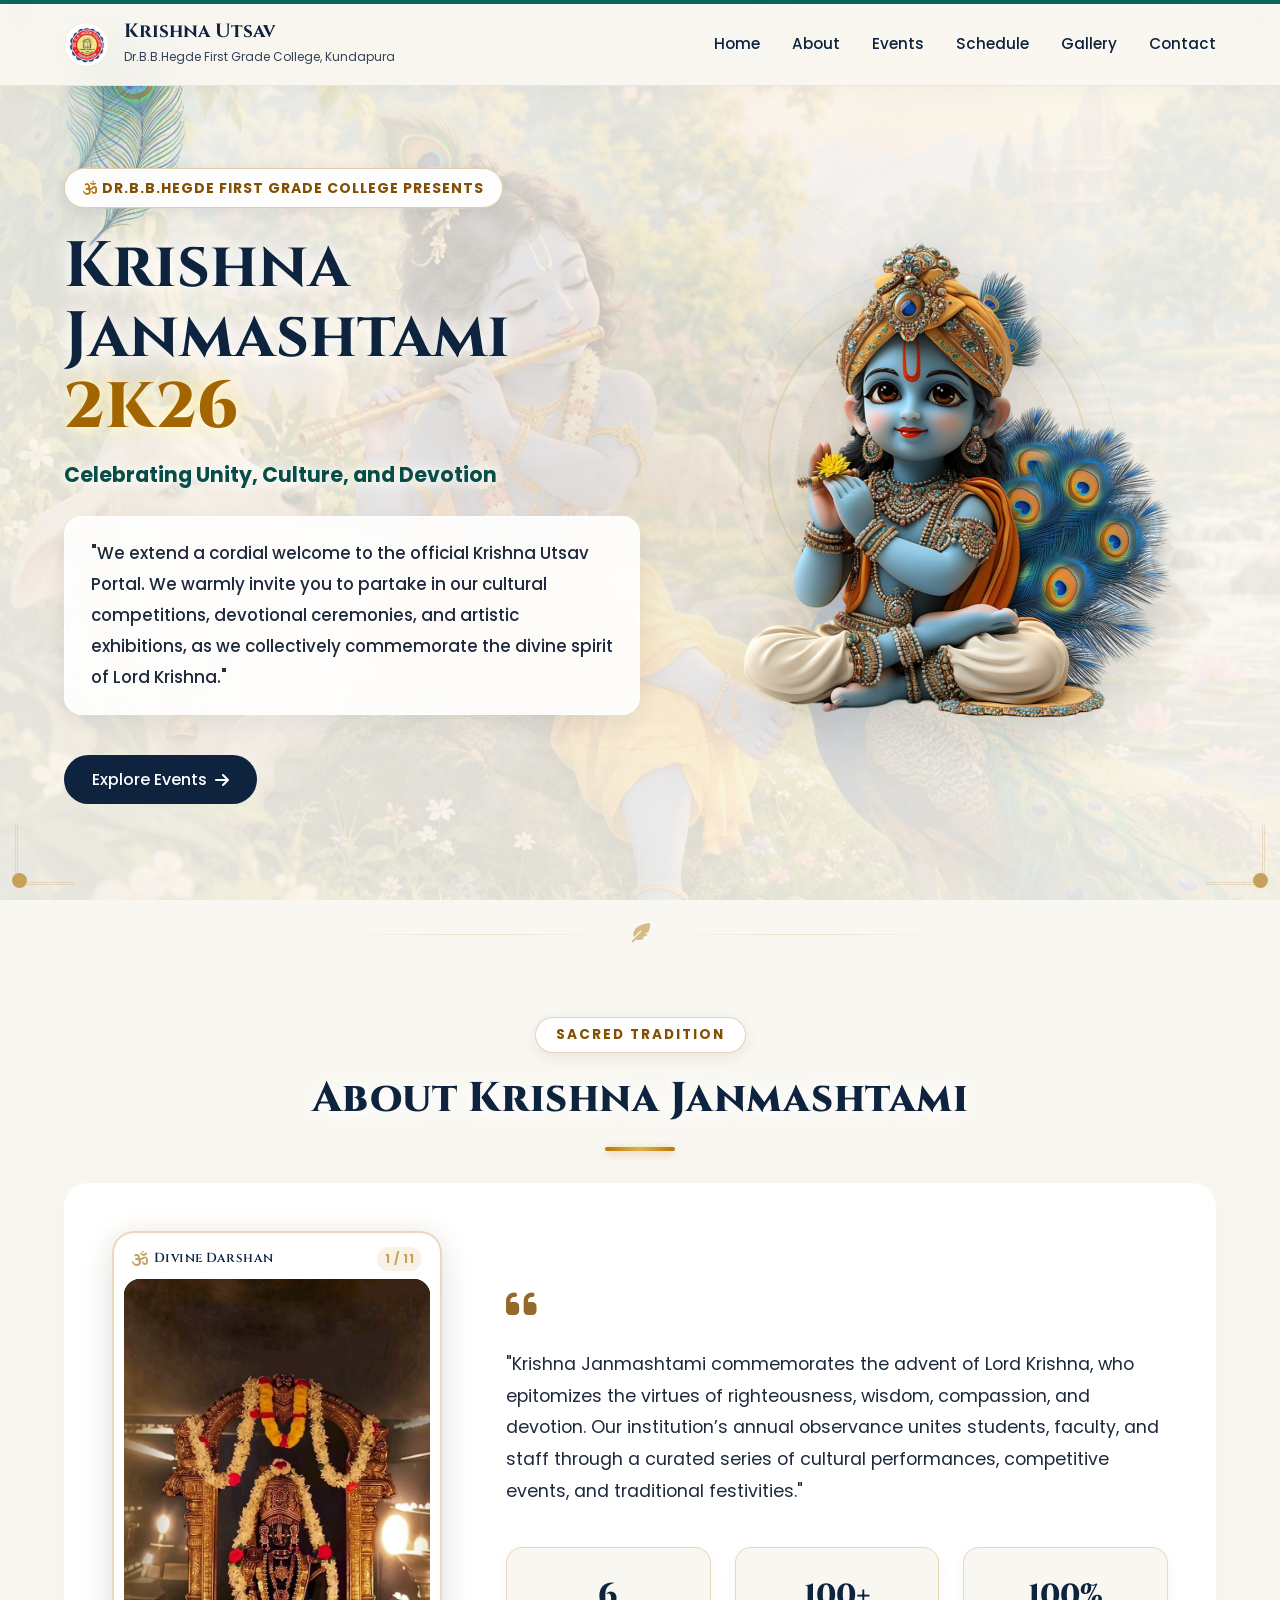
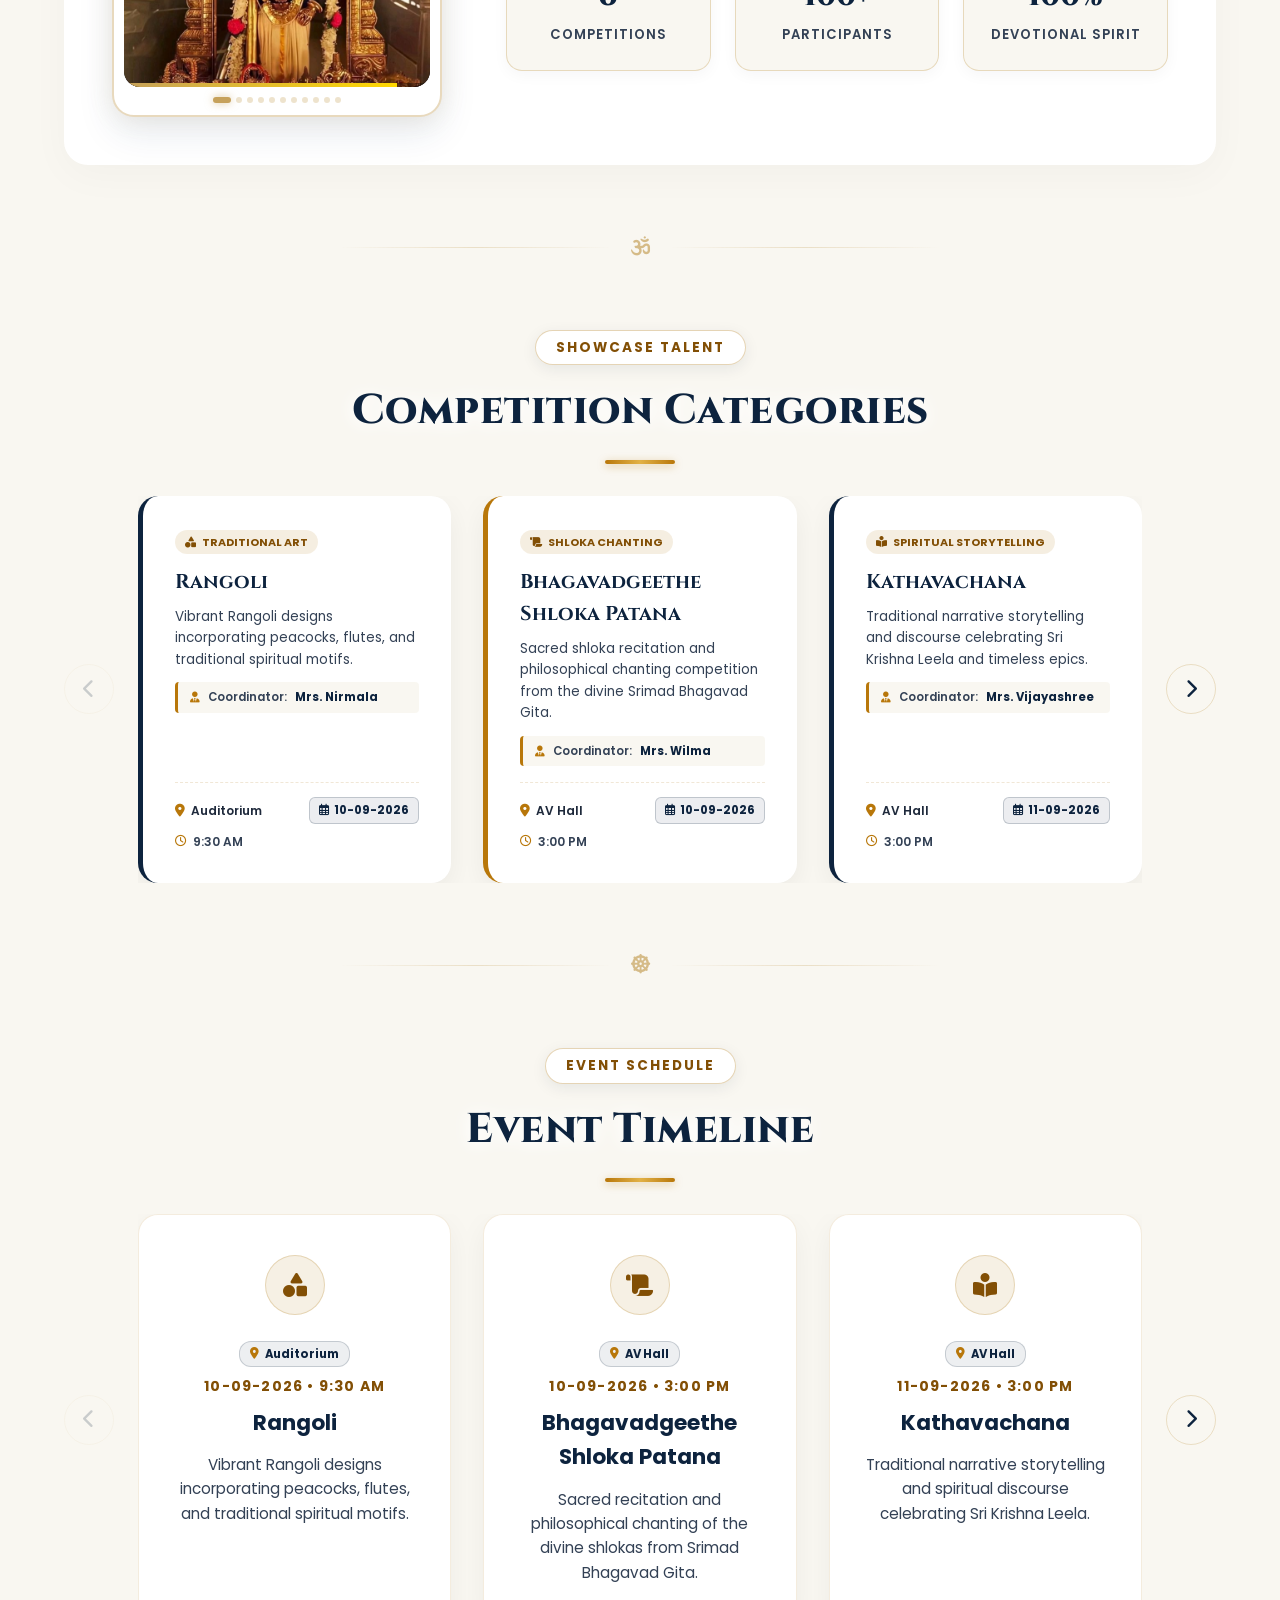
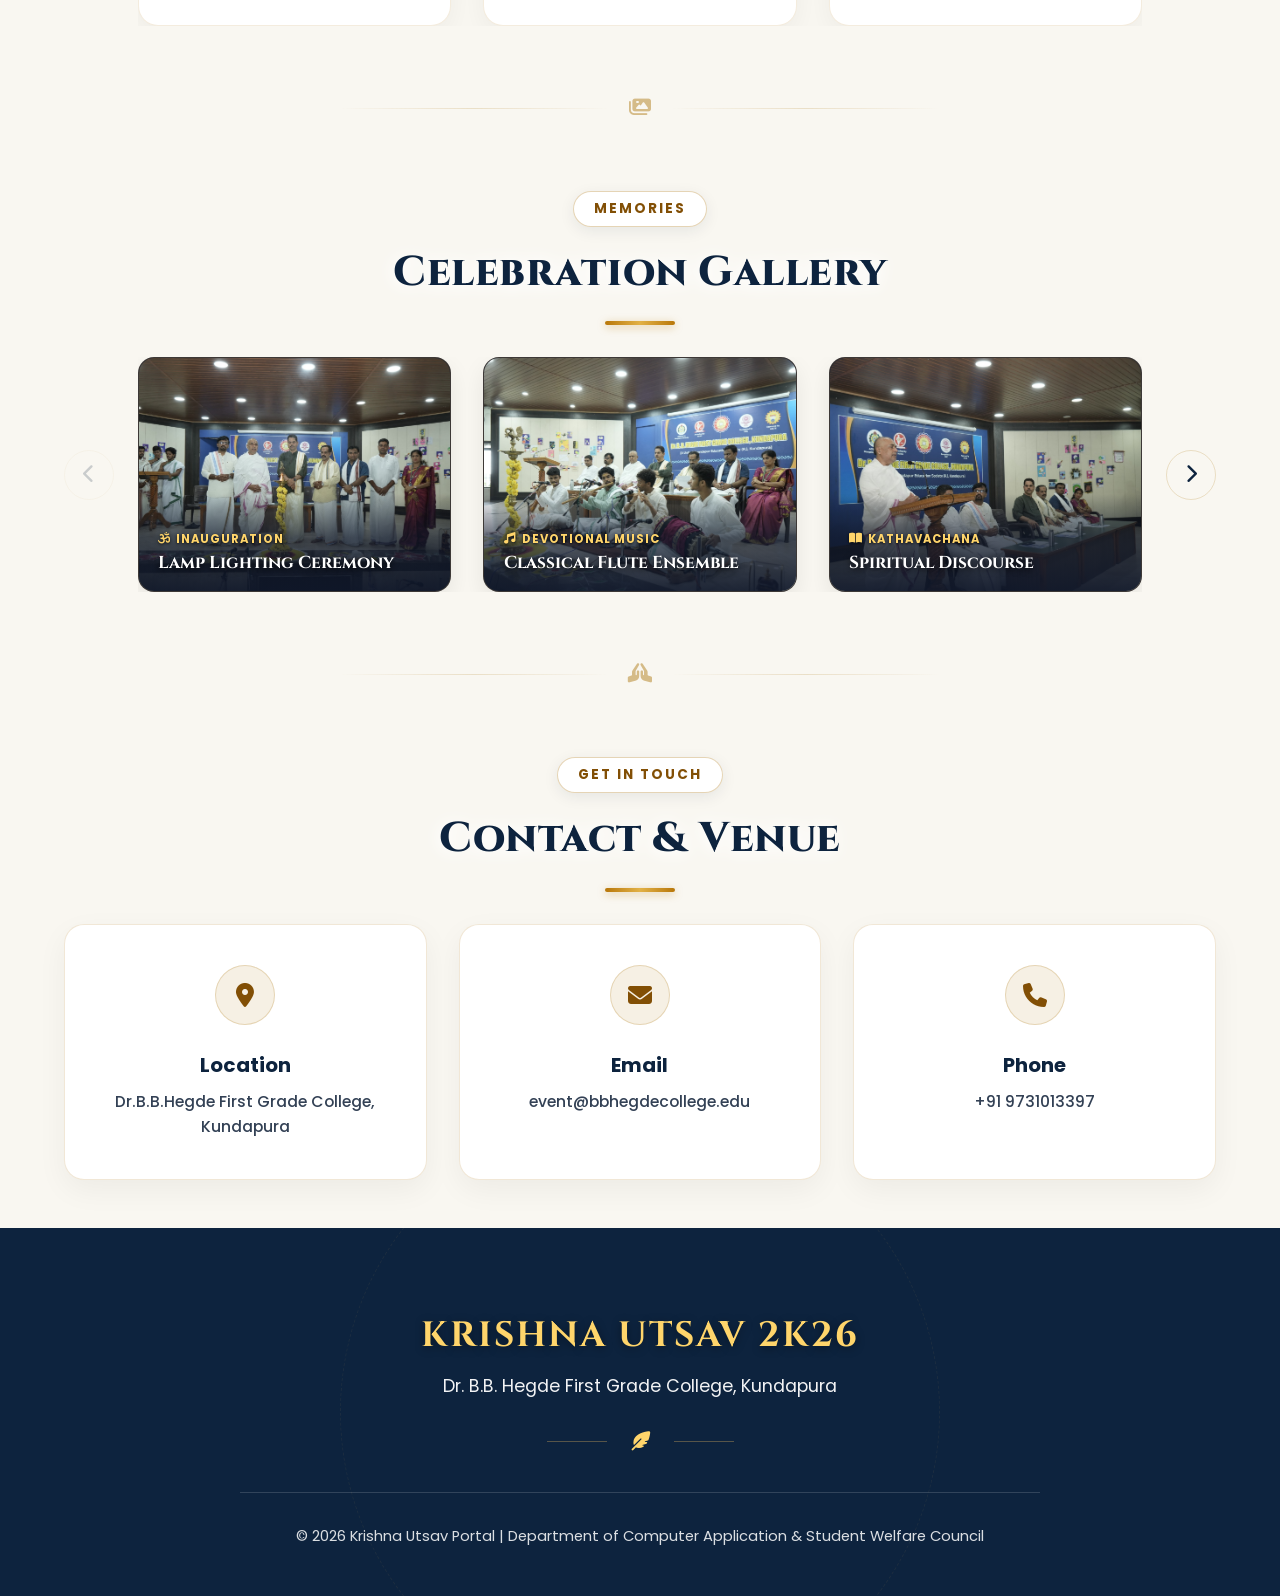
==== commit 0cc8b49b: "Enhance mobile responsiveness with touch swipe carousels and sync project documentation" ====
--- a/index.html
+++ b/index.html
@@ -713,7 +713,7 @@
                 <span class="line"></span>
             </div>
             <p class="copyright">
-                © 2026 Krishna Utsav Portal | Department of Computer Science & Student Welfare Council
+                © 2026 Krishna Utsav Portal | Department of Computer Application & Student Welfare Council
             </p>
         </div>
     </footer>
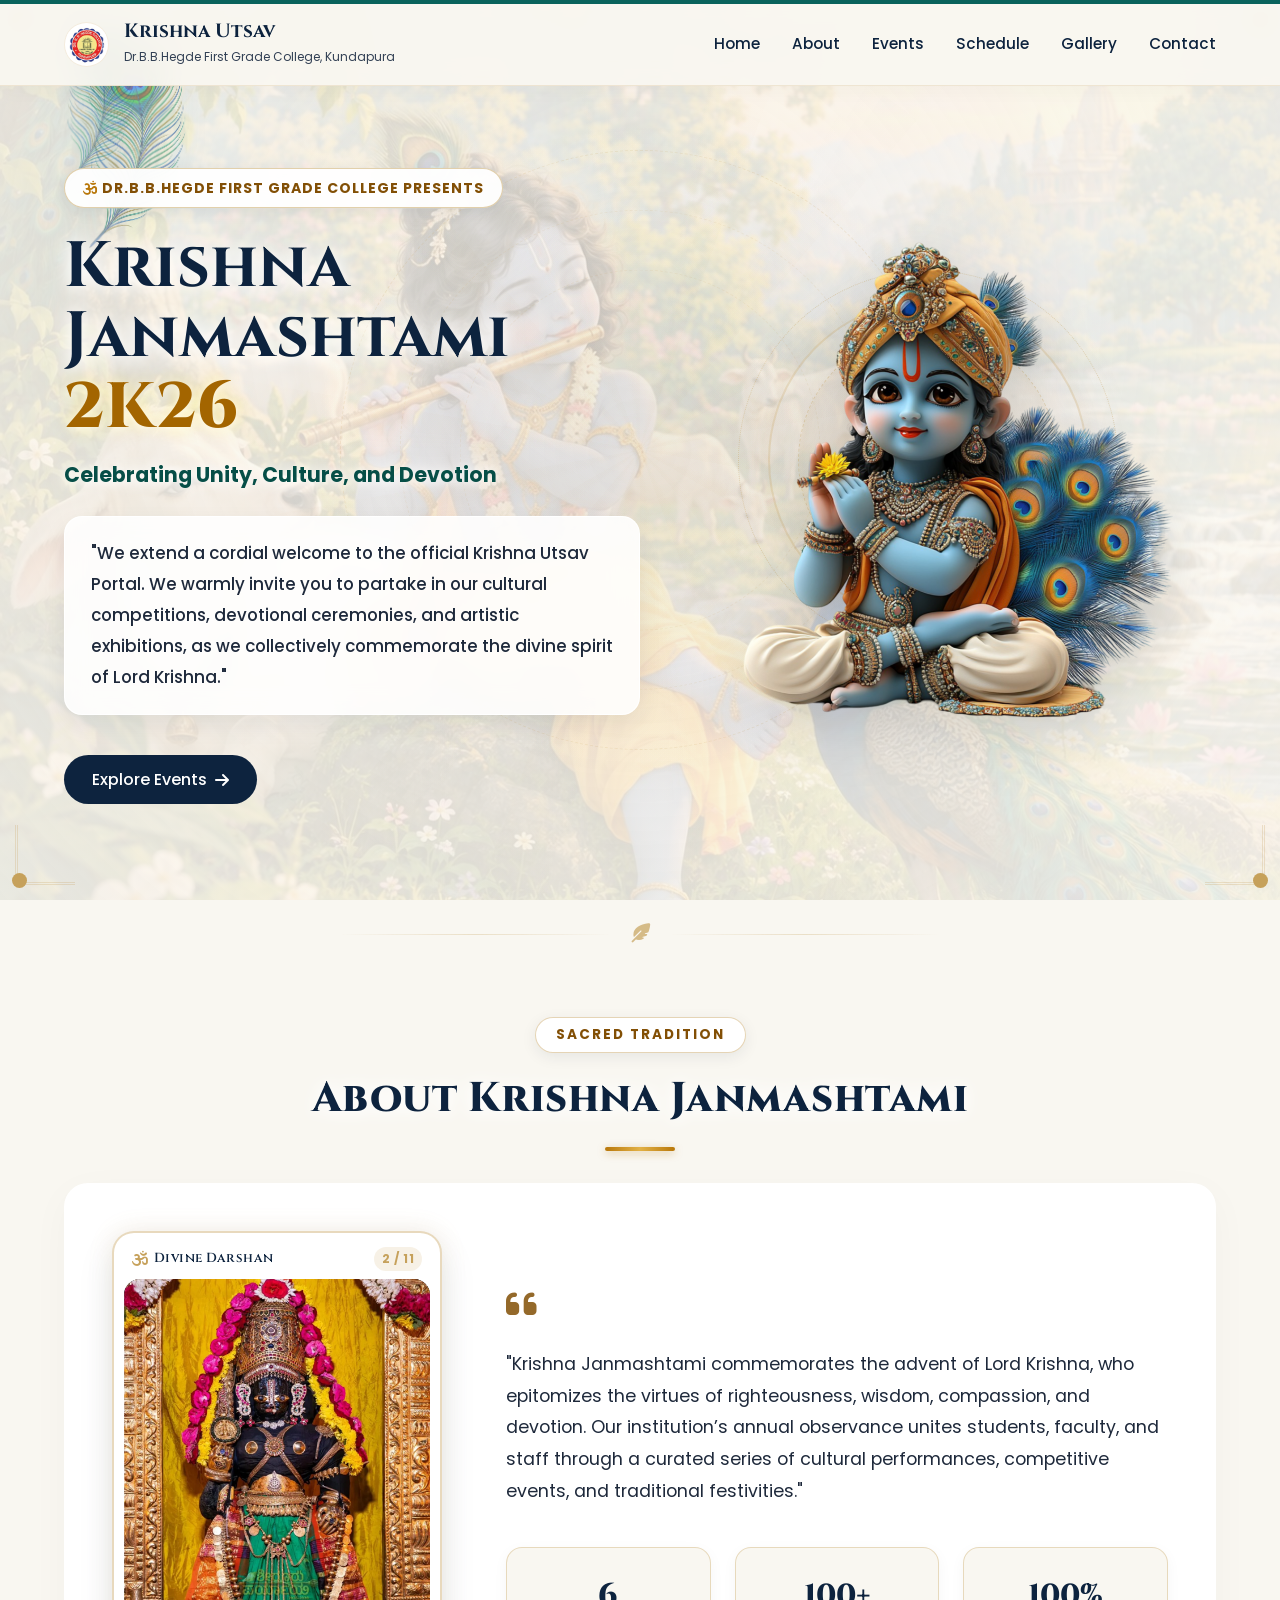
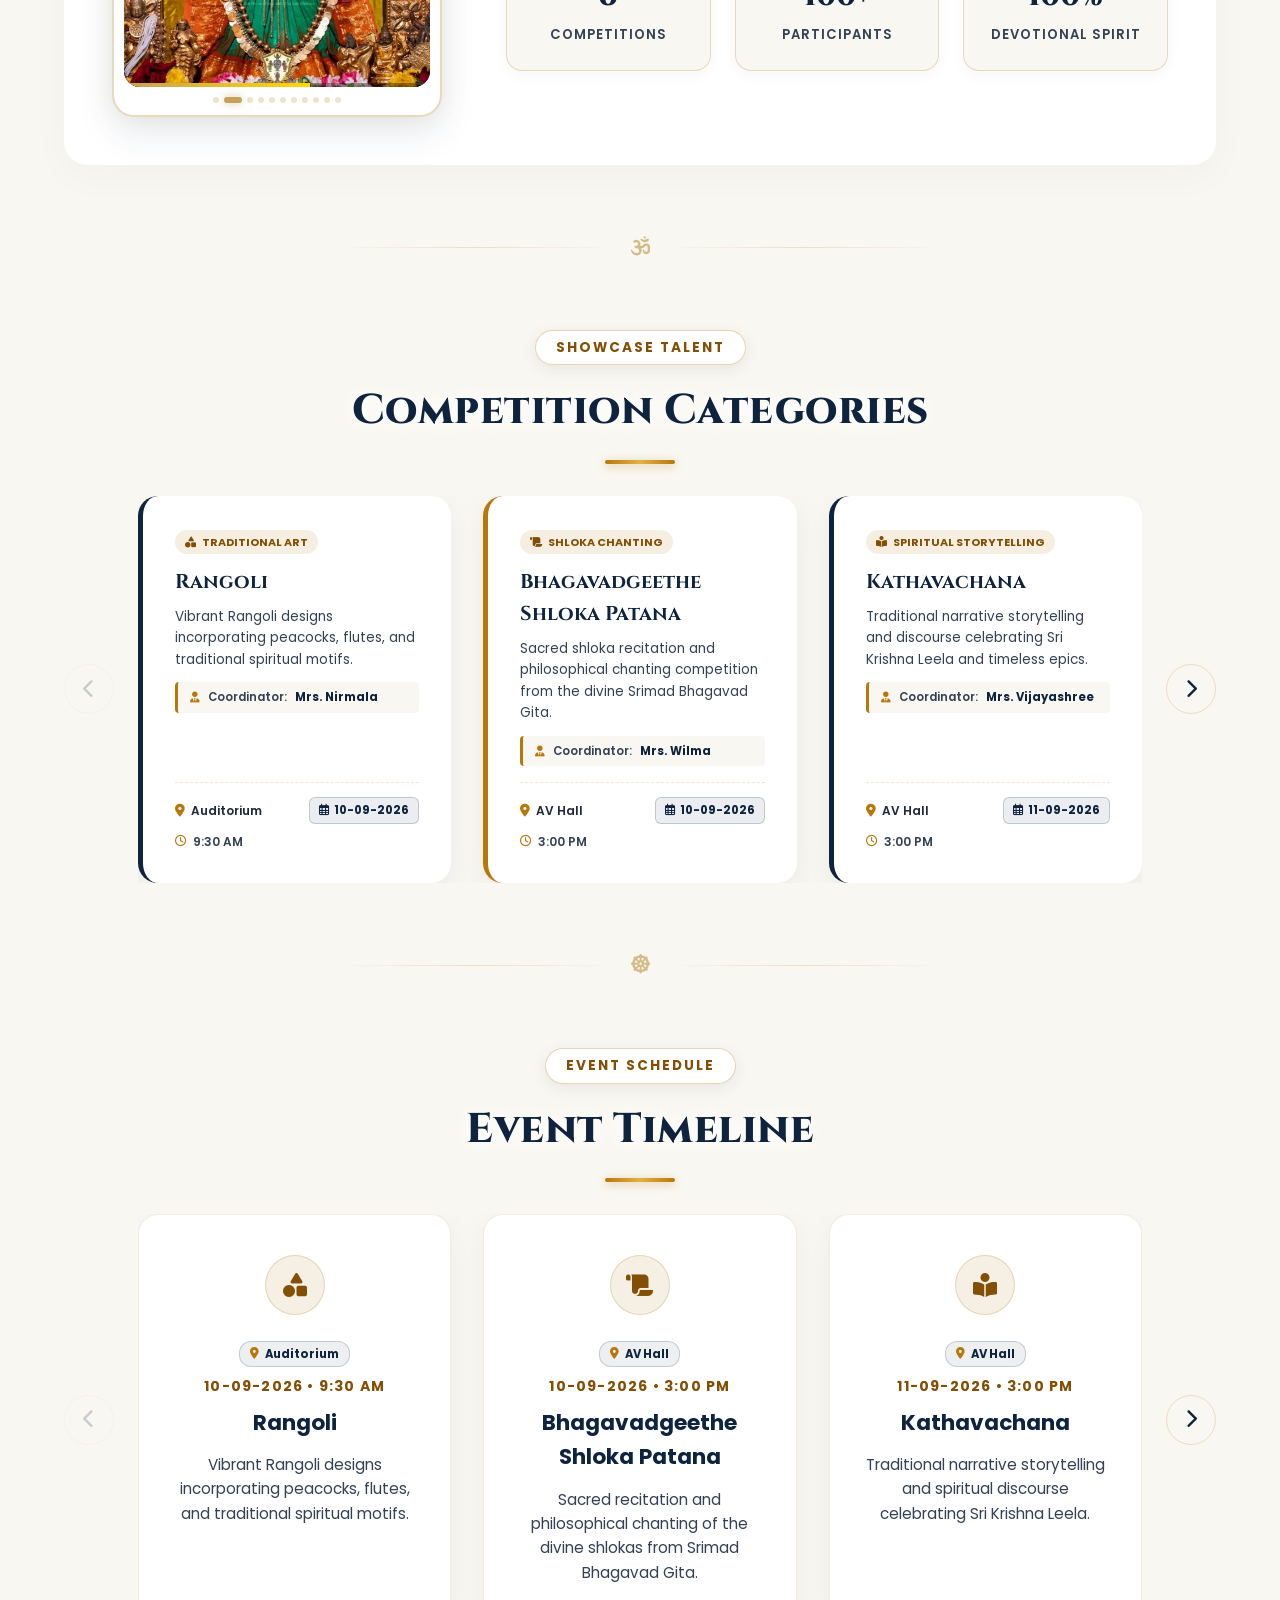
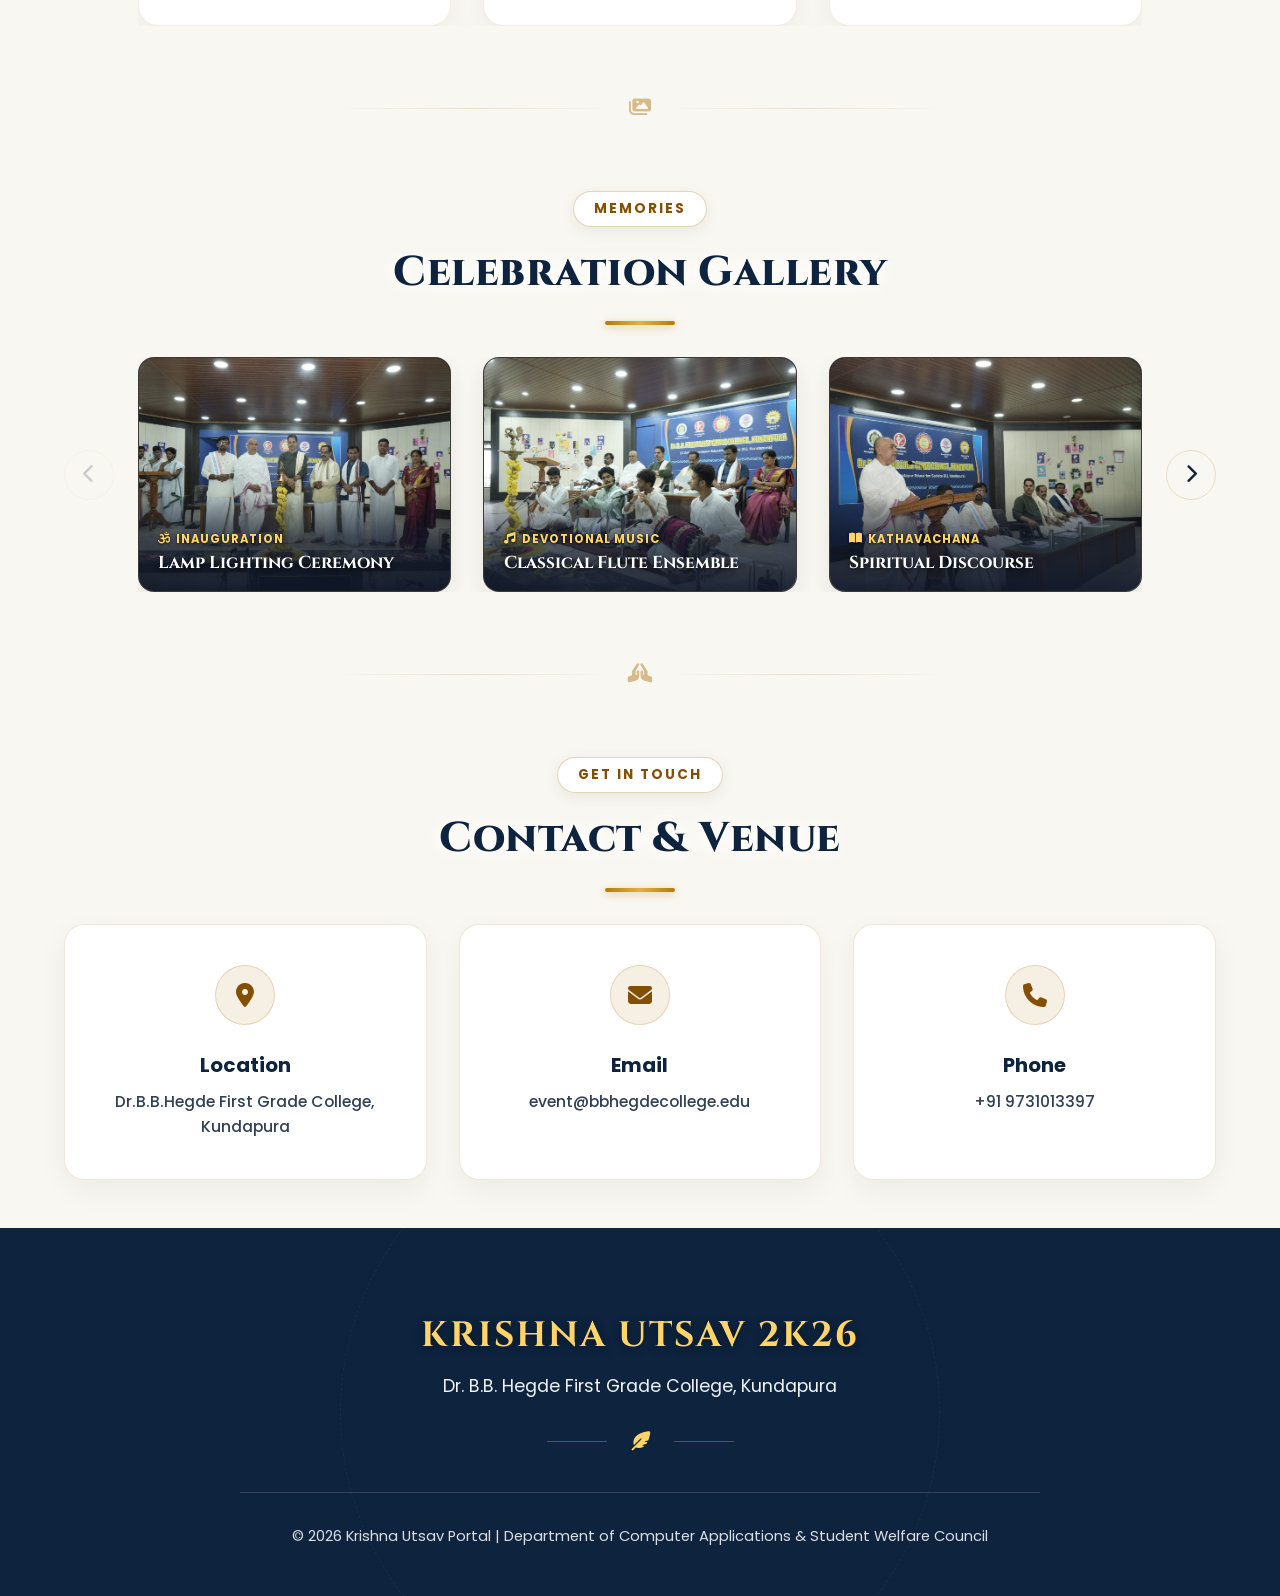
==== commit 2b851ab4: "Enhance mobile responsiveness with touch swipe carousels and sync project documentation" ====
--- a/index.html
+++ b/index.html
@@ -713,7 +713,7 @@
                 <span class="line"></span>
             </div>
             <p class="copyright">
-                © 2026 Krishna Utsav Portal | Department of Computer Application & Student Welfare Council
+                © 2026 Krishna Utsav Portal | Department of Computer Applications & Student Welfare Council
             </p>
         </div>
     </footer>
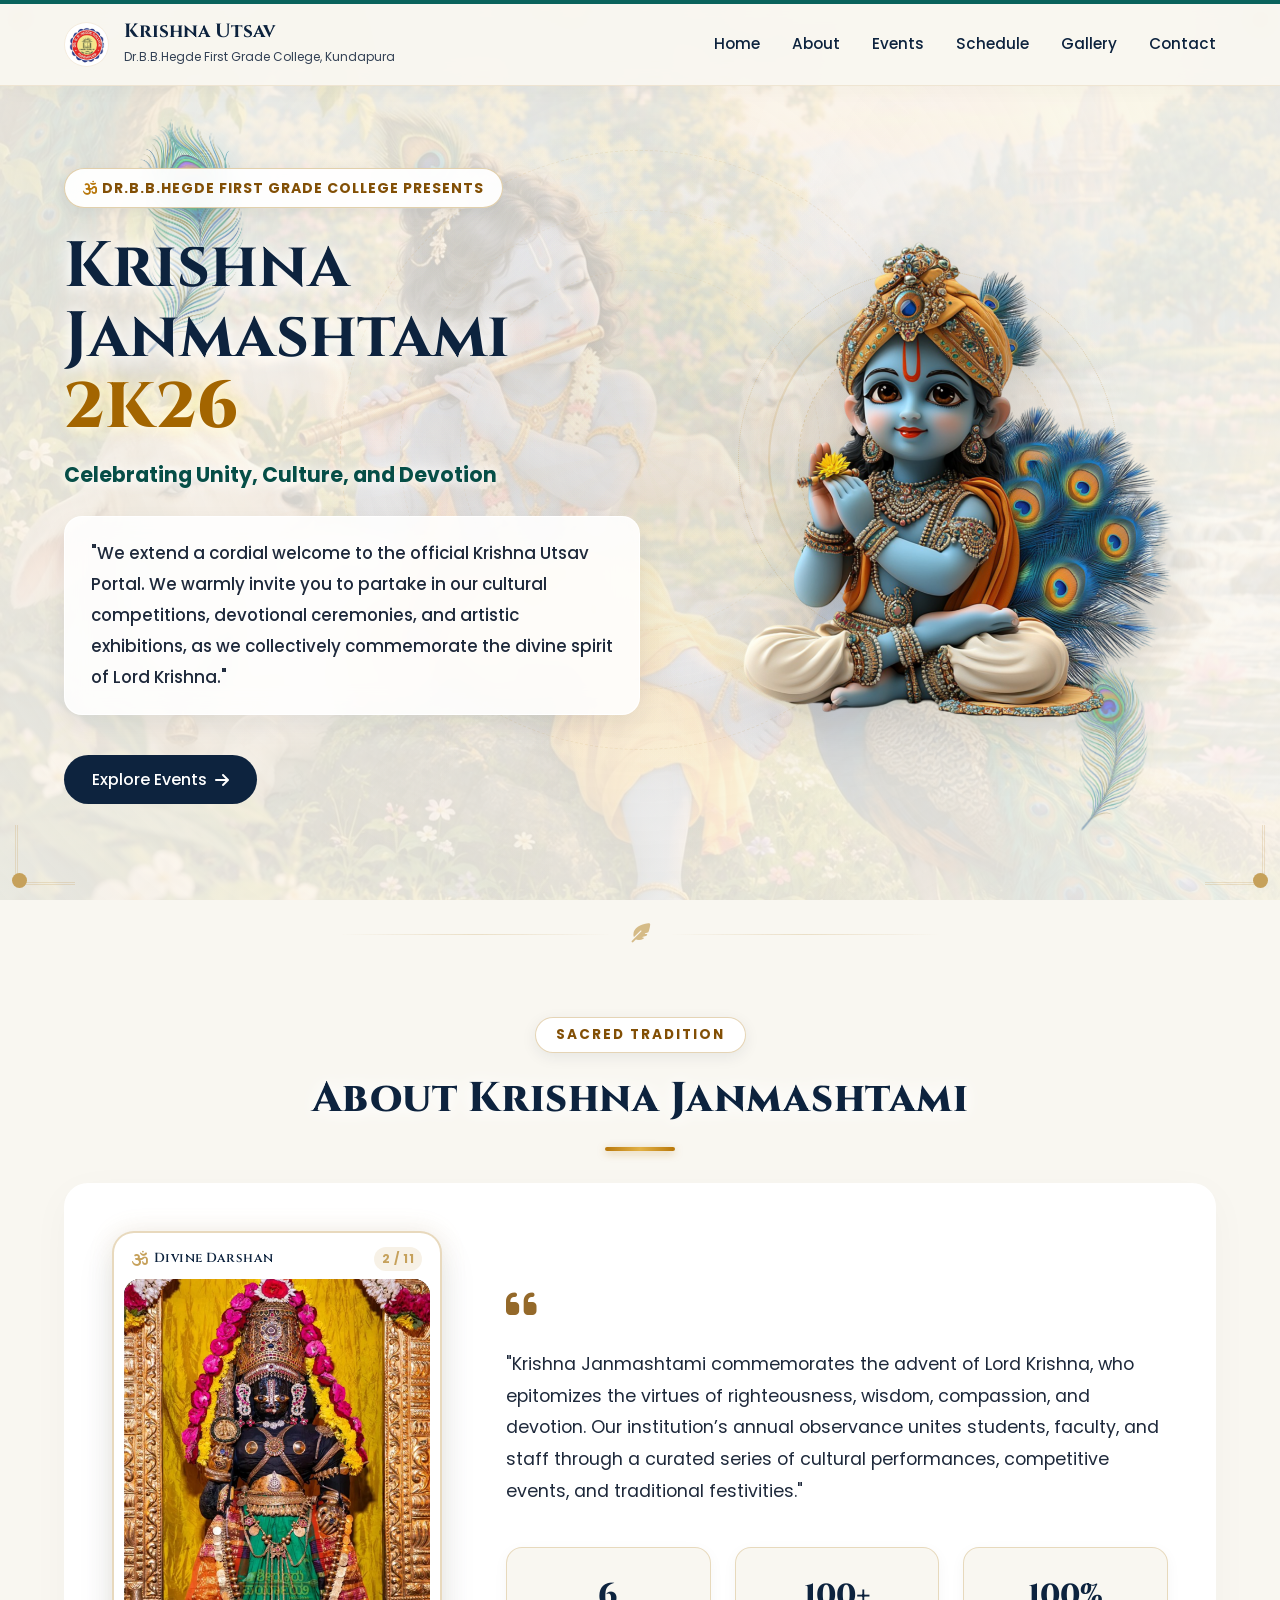
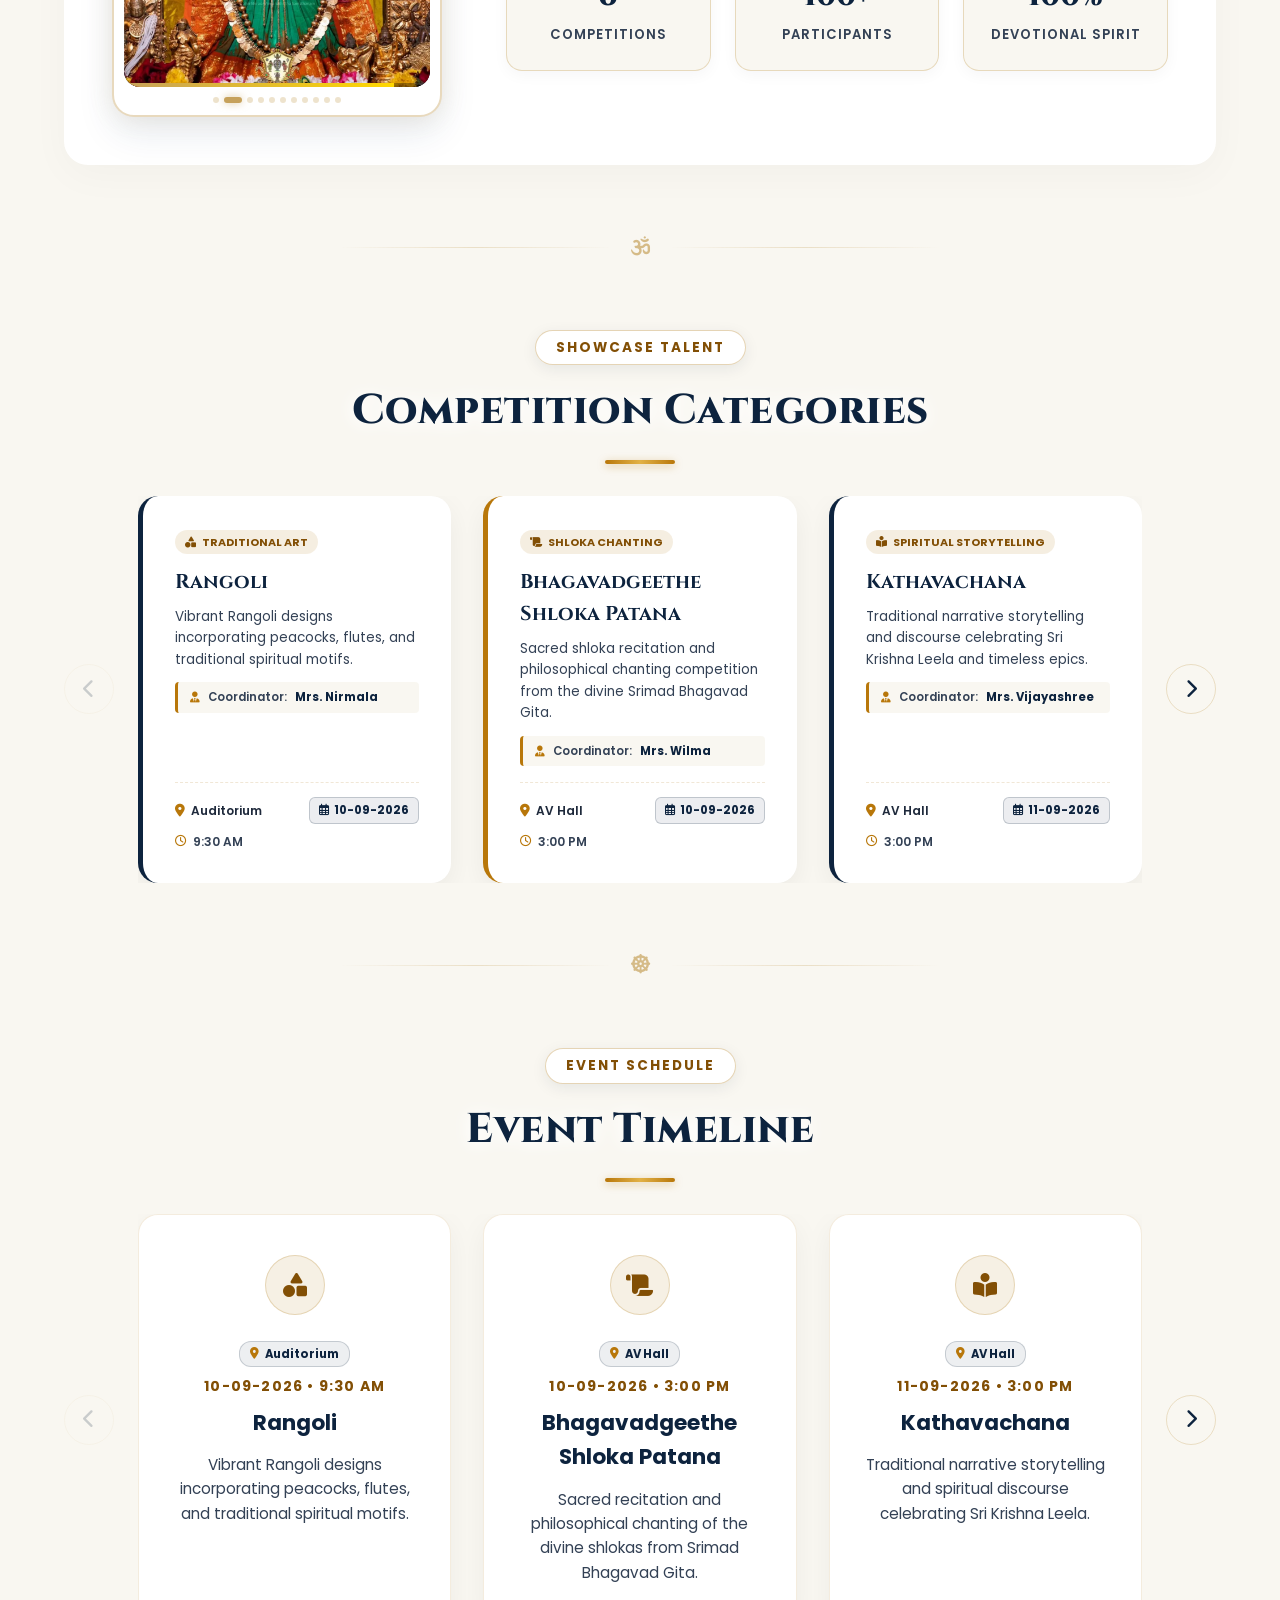
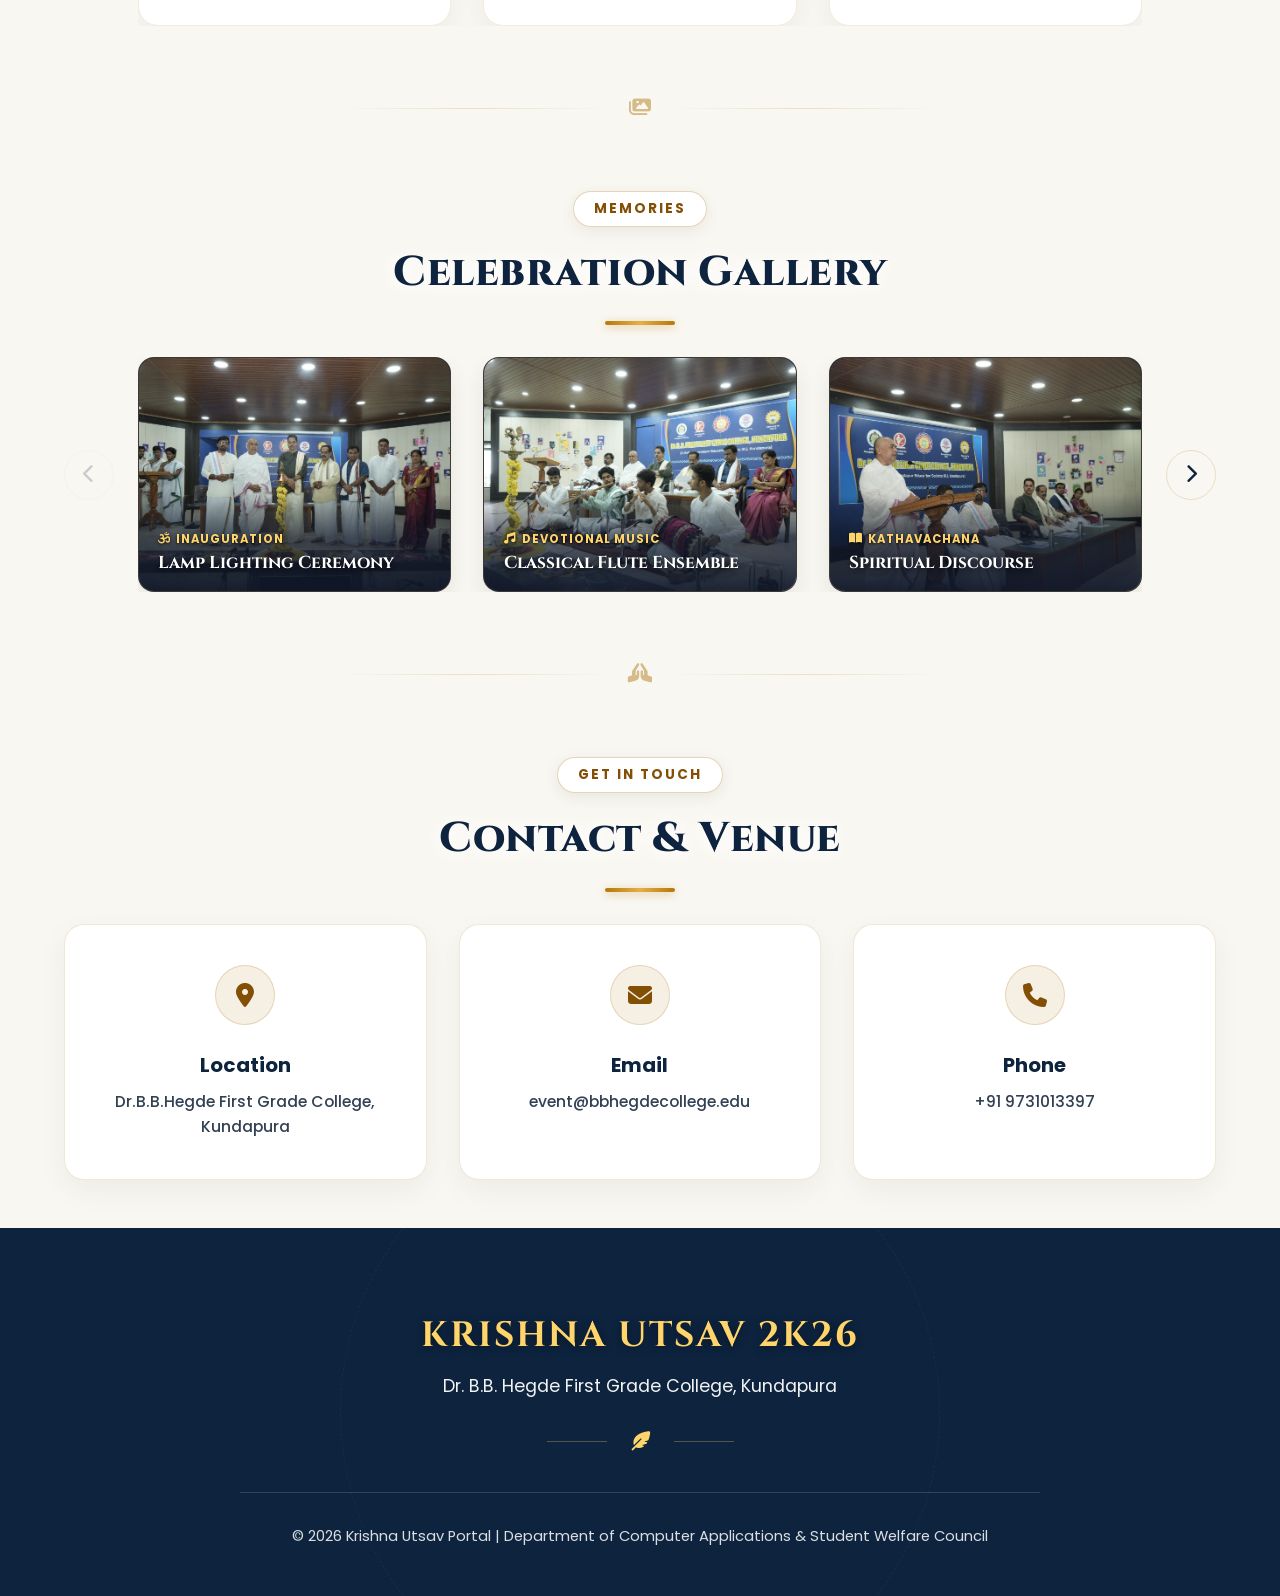
==== commit 3dcb27da: "Enhance mobile responsiveness with touch swipe carousels and sync project documentation" ====
--- a/index.html
+++ b/index.html
@@ -57,7 +57,7 @@
 ==================================================-->
     <header class="header">
         <nav class="navbar">
-            <a href="#" class="logo">
+            <a href="#home" class="logo">
                 <div class="logo-icon-wrap">
                     <img src="Image and Audio/college-logo.png" alt="College Logo">
                 </div>
--- a/HTML and CSS/index.css
+++ b/HTML and CSS/index.css
@@ -42,6 +42,9 @@
 html {
     scroll-behavior: smooth;
     scroll-padding-top: 85px;
+    overflow-x: hidden;
+    width: 100%;
+    max-width: 100%;
 }
 
 body {
@@ -51,6 +54,8 @@
     line-height: 1.6;
     overflow-x: hidden;
     position: relative;
+    width: 100%;
+    max-width: 100%;
 }
 
 /* ==========================================================================
@@ -60,7 +65,8 @@
     position: fixed;
     top: 0;
     left: 0;
-    width: 100vw;
+    width: 100%;
+    max-width: 100%;
     height: 100vh;
     z-index: 0;
     pointer-events: none;
@@ -237,9 +243,11 @@
 section {
     padding: 3rem 5%;
     max-width: 1400px;
+    width: 100%;
     margin: 0 auto;
     position: relative;
     scroll-margin-top: 85px;
+    box-sizing: border-box;
 }
 
 /* --- Hero Section --- */
@@ -249,12 +257,16 @@
     justify-content: space-between;
     min-height: 100vh;
     padding-top: 120px;
+    position: relative;
+    overflow: hidden;
+    width: 100%;
     /* Offset for fixed header */
 }
 
 .hero-content {
     flex: 1;
     max-width: 600px;
+    width: 100%;
     z-index: 2;
 }
 
@@ -1505,13 +1517,16 @@
         flex-direction: column;
         position: fixed;
         top: 0;
-        right: -100%;
+        right: 0;
+        transform: translateX(100%);
+        visibility: hidden;
+        pointer-events: none;
         width: 280px;
         height: 100vh;
         background: var(--white);
         box-shadow: -5px 0 25px rgba(0, 0, 0, 0.08);
         padding: 80px 30px;
-        transition: right 0.4s ease;
+        transition: transform 0.35s ease, visibility 0.35s ease;
         z-index: 999;
         align-items: flex-start;
         gap: 1.5rem;
@@ -1519,7 +1534,9 @@
     }
 
     .nav-links.active {
-        right: 0;
+        transform: translateX(0);
+        visibility: visible;
+        pointer-events: auto;
     }
 
     .menu-btn {
@@ -1679,23 +1696,21 @@
 }
 
 @media (max-width: 768px) {
-    /* Prevent decorative elements from obscuring content on mobile */
-    .corner-ornament {
-        display: none !important;
-    }
-
+    /* Prevent decorative elements from obscuring content or causing overflow on mobile */
+    .corner-ornament,
     .bg-peacock-feather-1,
     .bg-peacock-feather-2 {
-        width: 120px !important;
-        height: auto !important;
-        opacity: 0.35 !important;
-    }
-
+        display: none !important;
+    }
 
     /* Section Spacing & Anchors */
     section {
         padding: 2.5rem 1.25rem;
         scroll-margin-top: 75px;
+        width: 100%;
+        max-width: 100%;
+        overflow-x: clip;
+        box-sizing: border-box;
     }
 
     /* Hero Section Polish */
@@ -1703,6 +1718,10 @@
         padding-top: 95px;
         padding-bottom: 2rem;
         min-height: auto;
+        width: 100%;
+        max-width: 100%;
+        overflow: hidden;
+        box-sizing: border-box;
     }
 
     .college-name {
@@ -1716,17 +1735,23 @@
     .hero h1 {
         font-size: 2.25rem;
         line-height: 1.15;
+        word-wrap: break-word;
+        overflow-wrap: break-word;
     }
 
     .hero h3 {
         font-size: 1.05rem;
         margin-bottom: 1.2rem;
+        word-wrap: break-word;
+        overflow-wrap: break-word;
     }
 
     .hero-description {
         font-size: 0.92rem;
         line-height: 1.7;
         margin-bottom: 1.8rem;
+        word-wrap: break-word;
+        overflow-wrap: break-word;
     }
 
     .hero-image {
@@ -1756,6 +1781,11 @@
     }
 
     .mandala {
+        width: 300px;
+        height: 300px;
+    }
+
+    .spiritual-glow-bg {
         width: 300px;
         height: 300px;
     }
@@ -1877,6 +1907,15 @@
     /* Centered Footer */
     footer {
         padding: 4rem 1.5rem 2.5rem !important;
+        overflow: hidden;
+        width: 100%;
+        max-width: 100%;
+        box-sizing: border-box;
+    }
+
+    .footer-mandala-bg {
+        width: 340px;
+        height: 340px;
     }
 
     .footer-content h2 {
@@ -1891,6 +1930,10 @@
 @media (max-width: 480px) {
     section {
         padding: 2rem 1rem;
+        width: 100%;
+        max-width: 100%;
+        overflow-x: clip;
+        box-sizing: border-box;
     }
 
     .navbar {
@@ -1926,6 +1969,22 @@
         width: 100%;
         justify-content: center;
         padding: 11px 20px;
+    }
+
+    .mandala,
+    .spiritual-glow-bg {
+        width: 250px !important;
+        height: 250px !important;
+    }
+
+    .divine-aura {
+        width: 250px !important;
+        height: 250px !important;
+    }
+
+    .footer-mandala-bg {
+        width: 280px !important;
+        height: 280px !important;
     }
 
     .section-title h2 {
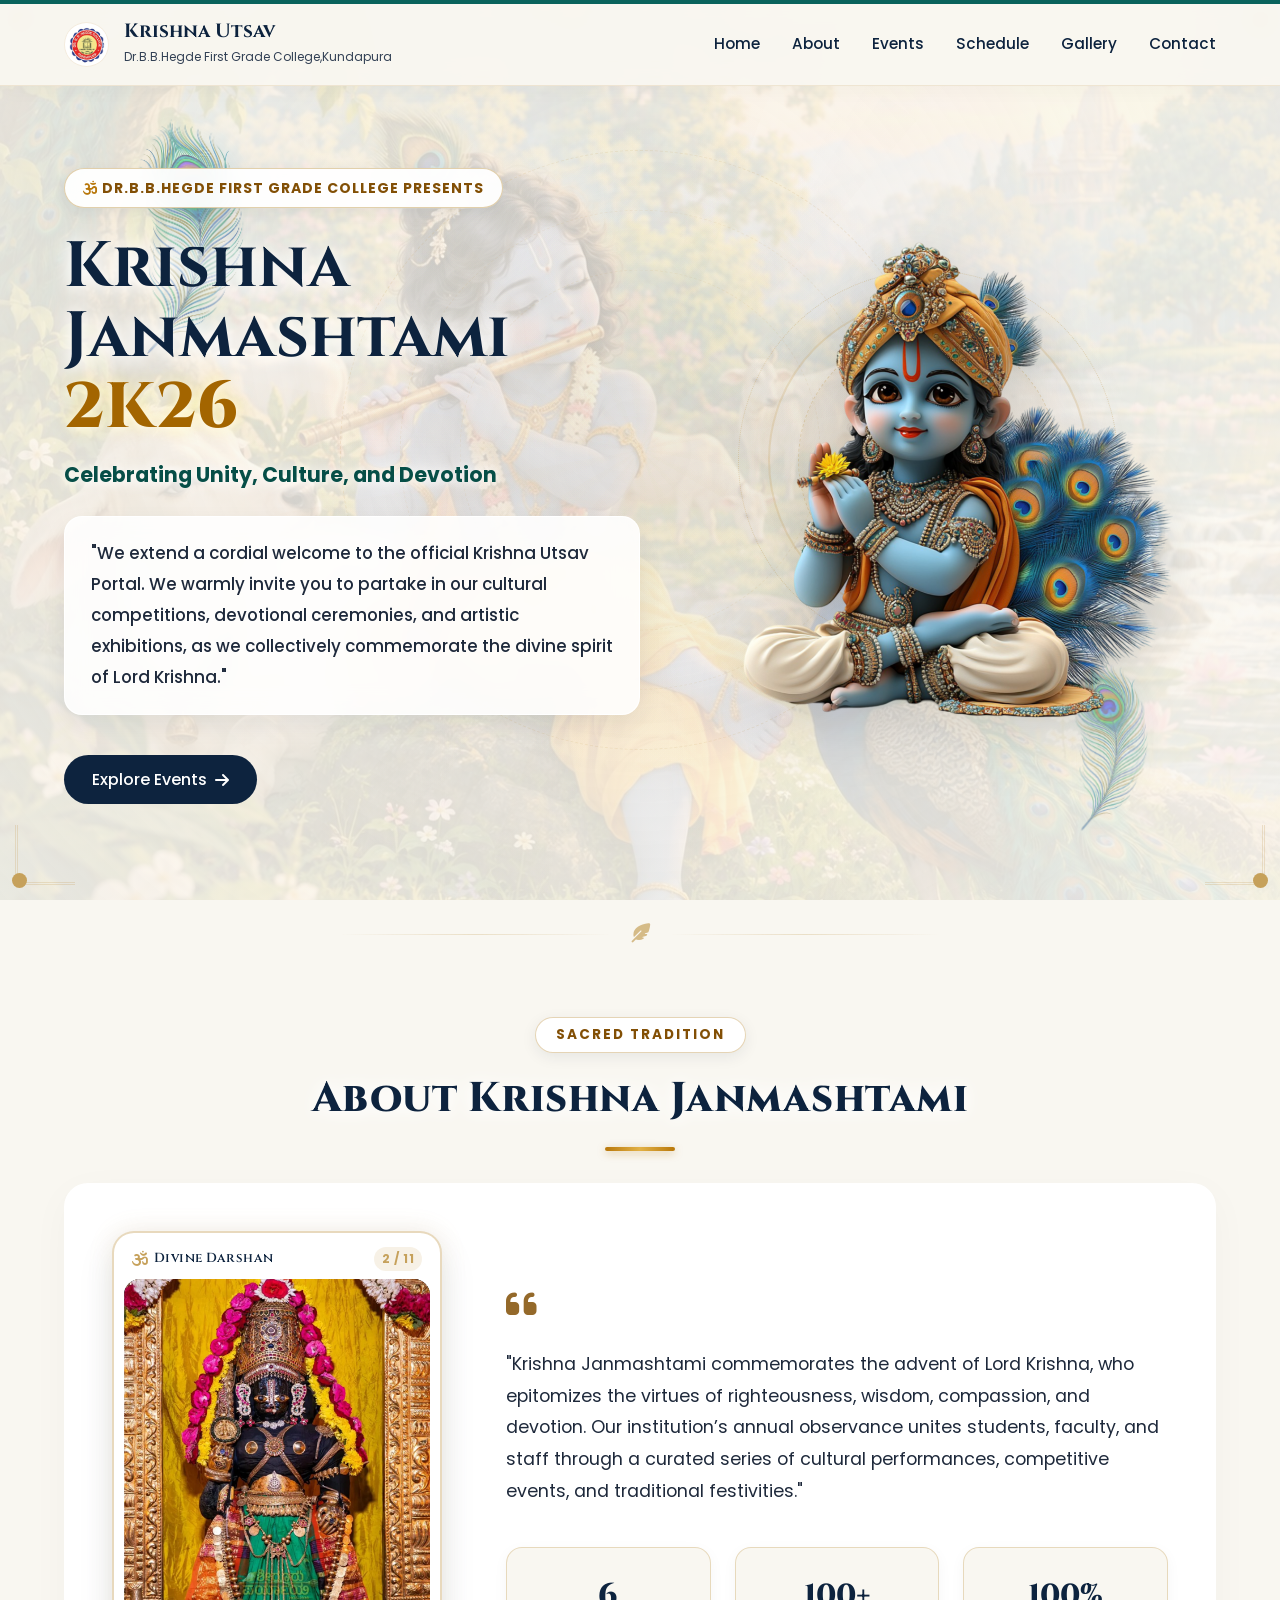
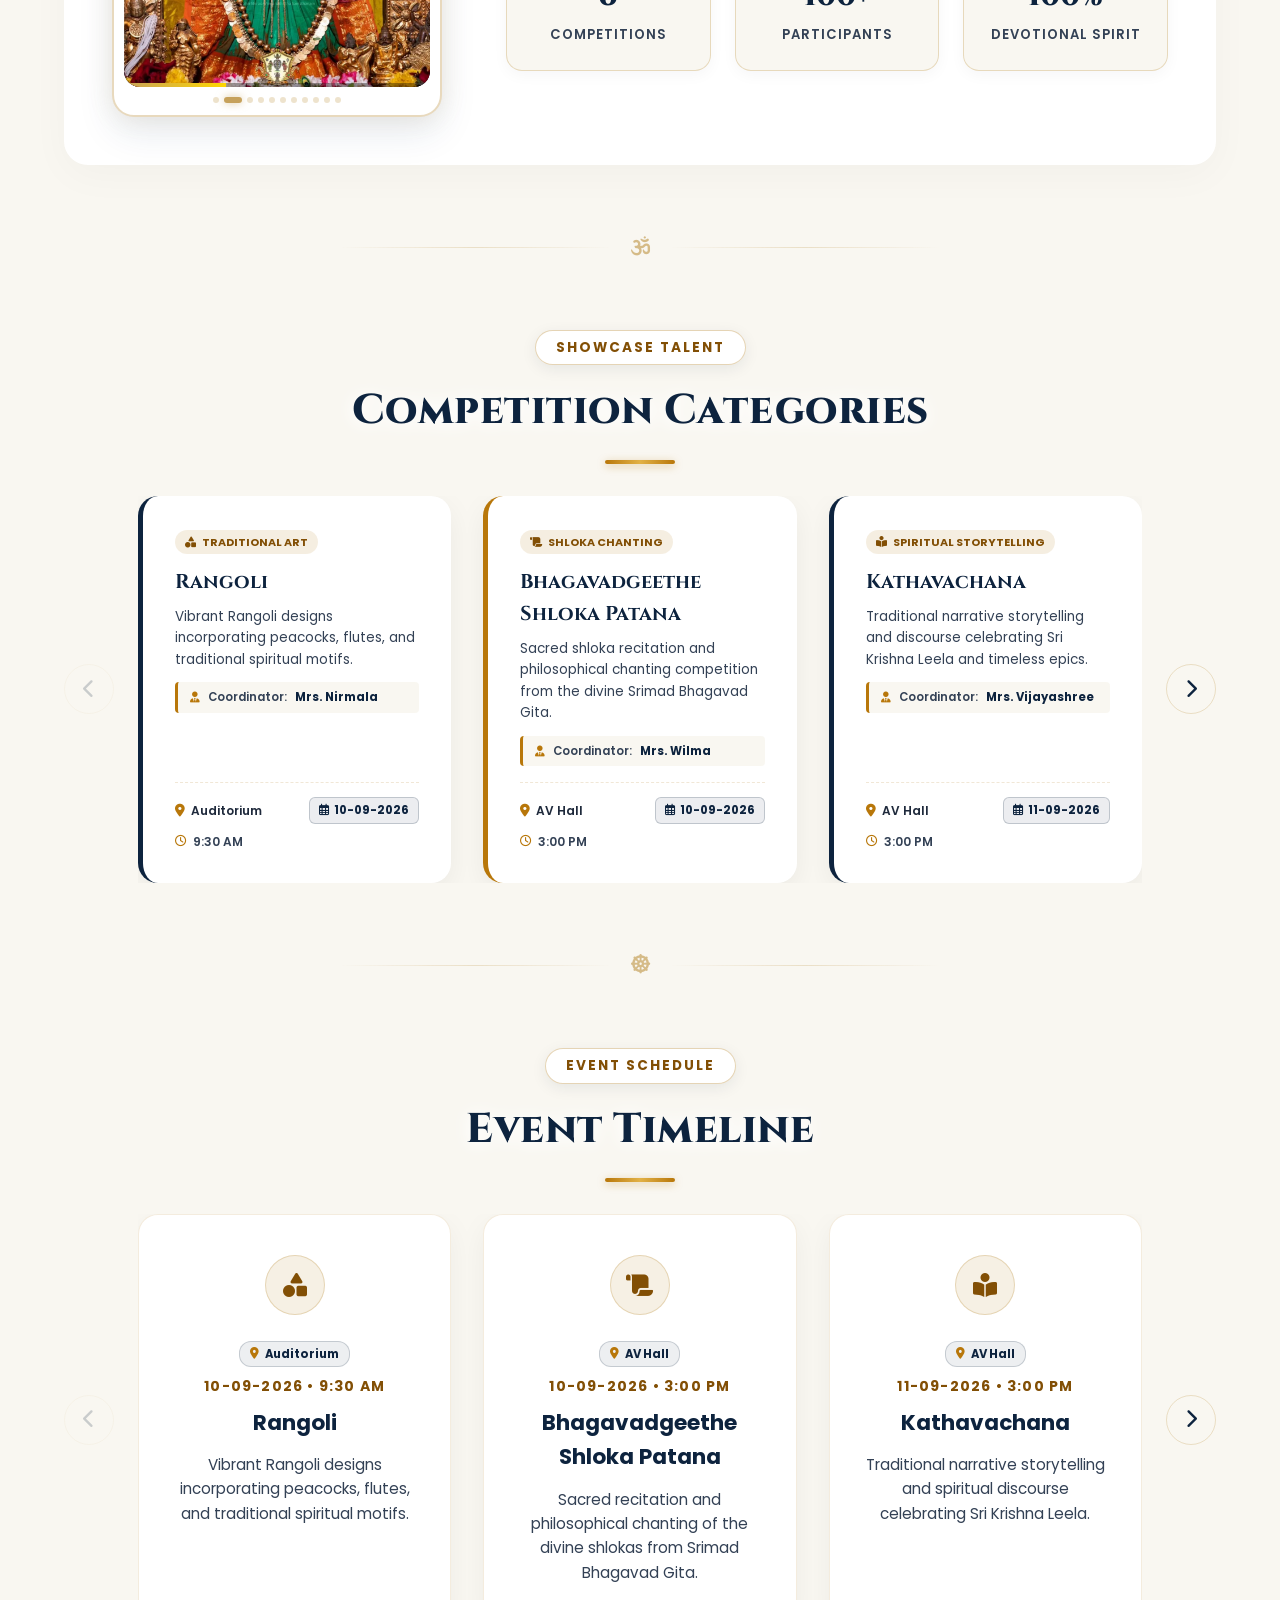
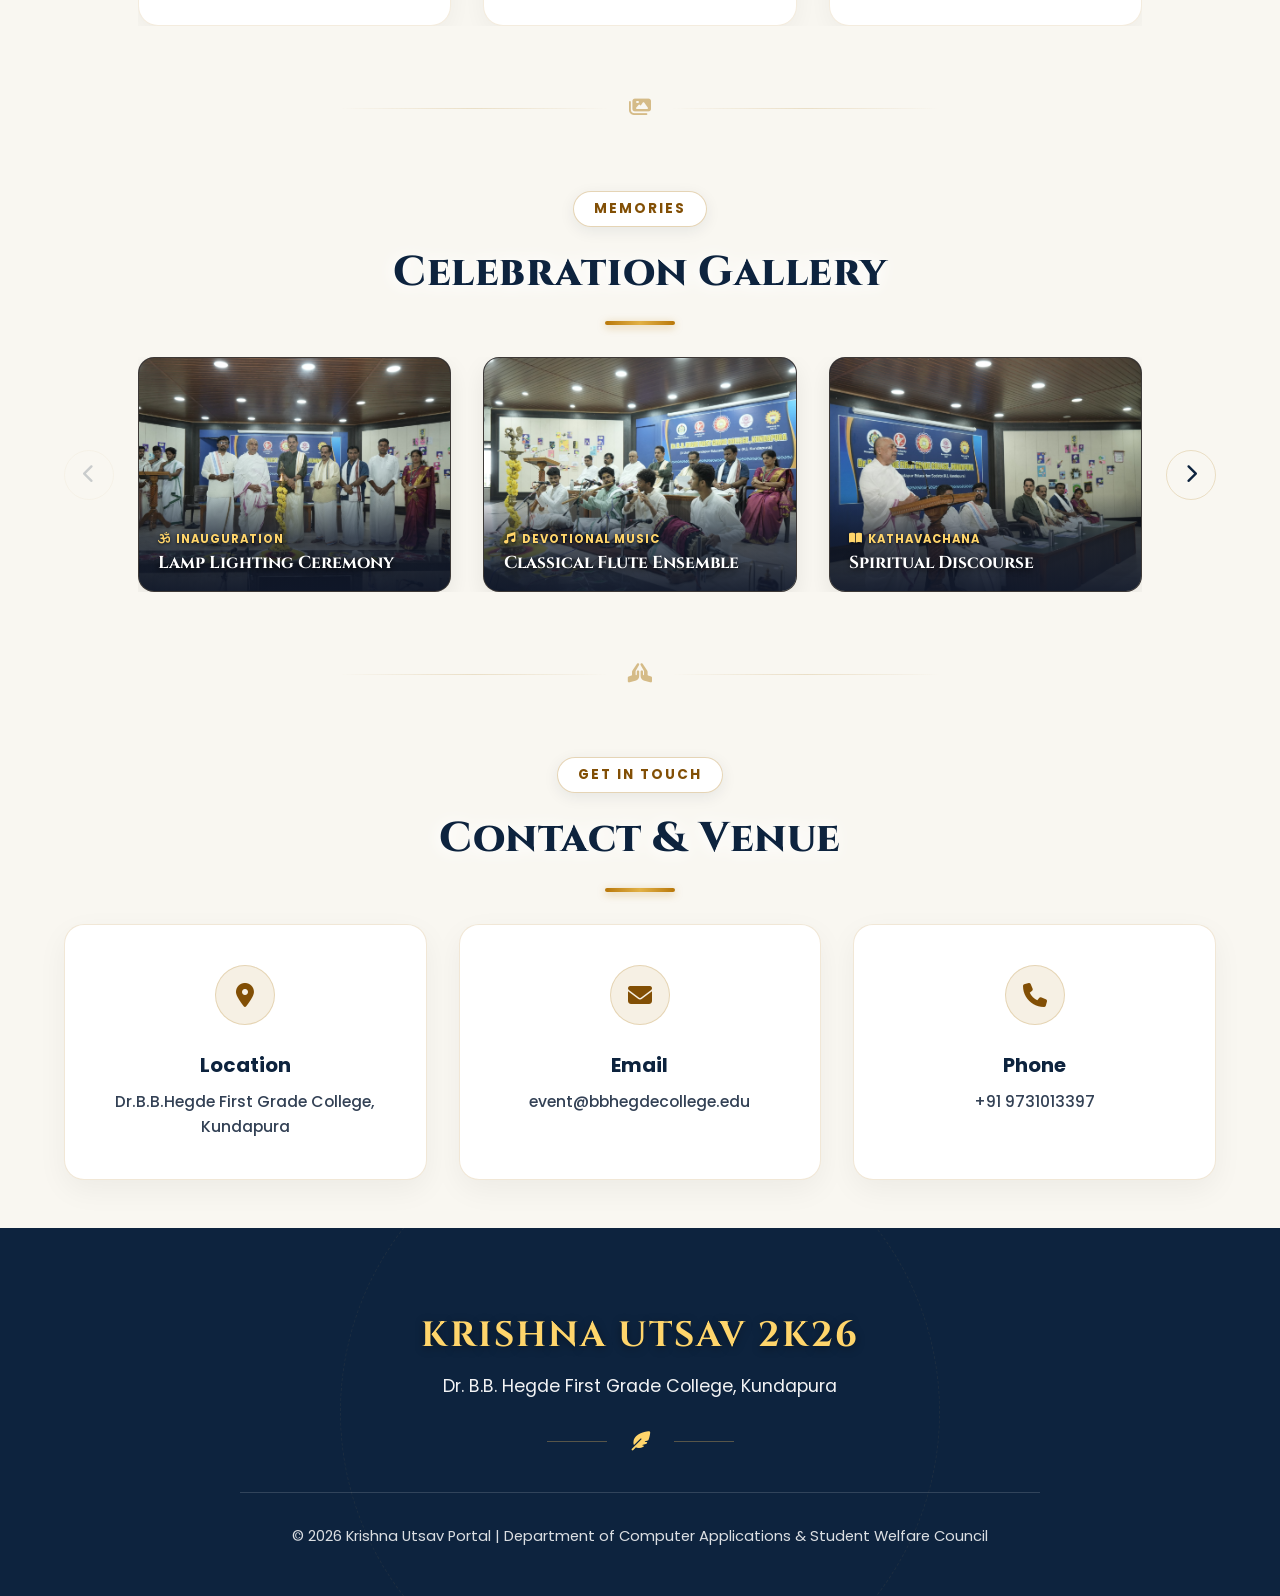
==== commit 37c4594d: "Enhance mobile responsiveness with touch swipe carousels and sync project documentation" ====
--- a/index.html
+++ b/index.html
@@ -8,6 +8,12 @@
     <title>Krishna Utsav Portal | Krishna Janmashtami 2026</title>
     <meta name="description"
         content="Official Krishna Janmashtami Event Portal for Dr BB Hegde First Grade College. Join cultural competitions, devotional events, and celebrations.">
+
+    <!-- Favicon & Touch Icons -->
+    <link rel="icon" type="image/x-icon" href="favicon.ico">
+    <link rel="icon" type="image/png" sizes="32x32" href="Image and Audio/favicon-32x32.png">
+    <link rel="icon" type="image/png" sizes="16x16" href="Image and Audio/favicon-16x16.png">
+    <link rel="apple-touch-icon" sizes="180x180" href="Image and Audio/apple-touch-icon.png">
 
     <!-- Google Fonts (Poppins & Cinzel for spiritual touch) -->
     <link rel="preconnect" href="https://fonts.googleapis.com">
@@ -63,7 +69,7 @@
                 </div>
                 <div>
                     <h2>Krishna Utsav</h2>
-                    <span>Dr.B.B.Hegde First Grade College, Kundapura</span>
+                    <span>Dr.B.B.Hegde First Grade College,Kundapura</span>
                 </div>
             </a>
 
@@ -623,8 +629,8 @@
             <div class="carousel-viewport">
                 <div id="galleryContainer" class="slider-track">
                     <div class="gallery-card reveal-scale">
-                        <img src="Image and Audio/gallery-inauguration.jpeg" alt="Inaugural Lamp Lighting & Dignitaries"
-                            loading="lazy">
+                        <img src="Image and Audio/gallery-inauguration.jpeg"
+                            alt="Inaugural Lamp Lighting & Dignitaries" loading="lazy">
                         <div class="gallery-card-overlay">
                             <span class="gallery-card-tag"><i class="fa-solid fa-om"></i> Inauguration</span>
                             <h4>Lamp Lighting Ceremony</h4>
